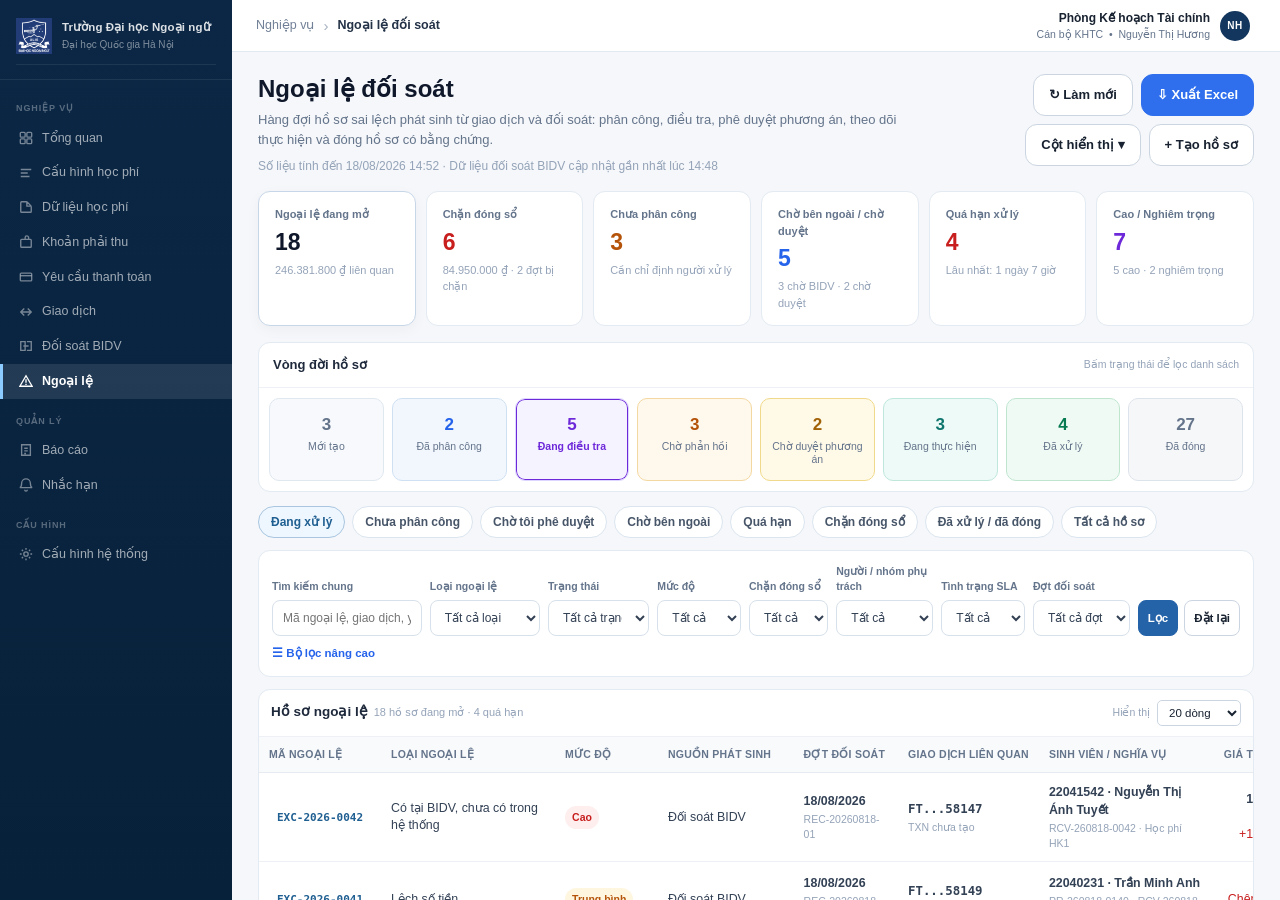
==== pages/exceptions.html @ 056984e5 "fix: màn cấu hình khung hp" ====
<!DOCTYPE html>
<html lang="vi">
<head>
<meta charset="UTF-8"/>
<meta name="viewport" content="width=device-width, initial-scale=1.0"/>
<title>Ngoại lệ đối soát — Hệ thống quản lý thu học phí ULIS</title>
<meta name="description" content="Hệ thống quản trị học phí nội bộ — Trường Đại học Ngoại ngữ, Đại học Quốc gia Hà Nội"/>
<link rel="stylesheet" href="../css/styles.css"/>
</head>

<body>
<div id="toast-container"></div>

<!-- ===================== SESSION EXPIRED MODAL ===================== -->
<div class="overlay" id="modal-session-expired">
  <div class="modal modal-sm">
    <div class="modal-hd">
      <h2>Phiên đăng nhập hết hạn</h2>
    </div>
    <div class="modal-body" style="text-align:center;padding:24px 18px;">
      <div class="confirm-icon" style="margin:0 auto 12px;background:var(--warn-bg);">
        <svg width="18" height="18" fill="none" viewBox="0 0 20 20" stroke="var(--warning)" stroke-width="1.8">
          <path d="M10 2L2 17h16L10 2zM10 8v4M10 14v1.5"/>
        </svg>
      </div>
      <div style="font-size:13px;font-weight:500;color:var(--text);margin-bottom:6px;">Phiên đăng nhập đã hết hạn</div>
      <div style="font-size:12px;color:var(--muted);margin-bottom:18px;">Vui lòng đăng nhập lại để tiếp tục sử dụng hệ thống.</div>
      <button class="btn btn-primary" onclick="location.href='../index.html'">Đăng nhập lại</button>
    </div>
  </div>
</div>

<!-- ===================== CONFIRM: ĐÓNG NGOẠI LỆ ===================== -->
<div class="overlay" id="modal-confirm-close-exc">
  <div class="modal modal-sm">
    <div class="modal-hd">
      <h2>Xác nhận đóng ngoại lệ</h2>
      <button class="btn-x" onclick="closeModal('modal-confirm-close-exc')">
        <svg viewBox="0 0 20 20">
          <path d="M5 5l10 10M15 5L5 15"/>
        </svg>
      </button>
    </div>

    <div class="modal-body">
      <div style="font-size:12.5px;color:var(--text);margin-bottom:8px;">
        Bạn có chắc chắn muốn <strong>đóng ngoại lệ</strong> này không?
      </div>
      <div class="sys-warn-bar" style="margin-bottom:0;">
        Sau khi đóng, ngoại lệ sẽ được khóa trạng thái và lưu lại toàn bộ lịch sử xử lý.
      </div>
    </div>

    <div class="modal-ft">
      <button class="btn btn-secondary" onclick="closeModal('modal-confirm-close-exc')">Hủy</button>
      <button class="btn btn-primary" onclick="closeModal('modal-confirm-close-exc');closeDrawer('drw-exc');showToast('Đã đóng ngoại lệ.','success')">
        Đóng ngoại lệ
      </button>
    </div>
  </div>
</div>

<div id="app">

  <!-- ===================== SIDEBAR ===================== -->
  <nav id="sidebar">
    <div class="sidebar-brand">
      <div style="display:flex;align-items:center;gap:10px;">
        <img src="../assets/ulis-logo.png" alt="ULIS" style="height:36px;object-fit:contain;flex-shrink:0;" onerror="this.style.display='none'"/>
        <div>
          <div class="brand-inst" style="font-size:11.5px;font-weight:600;">Trường Đại học Ngoại ngữ</div>
          <div class="brand-vnu">Đại học Quốc gia Hà Nội</div>
        </div>
      </div>
      <div class="brand-sep" style="margin:10px 0 0;"></div>
    </div>

    <div class="sidebar-nav">
      <div class="sidebar-group-label">Nghiệp vụ</div>

      <a class="nav-item" href="overview.html">
        <svg class="nav-icon" viewBox="0 0 16 16">
          <rect x="1.5" y="1.5" width="5.5" height="5.5" rx="1"/>
          <rect x="9" y="1.5" width="5.5" height="5.5" rx="1"/>
          <rect x="1.5" y="9" width="5.5" height="5.5" rx="1"/>
          <rect x="9" y="9" width="5.5" height="5.5" rx="1"/>
        </svg>
        Tổng quan
      </a>

      <a class="nav-item" href="tuition-config.html">
        <svg class="nav-icon" viewBox="0 0 16 16">
          <path d="M2 4h12M2 8h8M2 12h10"/>
        </svg>
        Cấu hình học phí
      </a>

      <a class="nav-item" href="student-tuition.html">
        <svg class="nav-icon" viewBox="0 0 16 16">
          <path d="M9 2H3a1 1 0 00-1 1v10a1 1 0 001 1h10a1 1 0 001-1V7M9 2l5 5M9 2v5h5"/>
        </svg>
        Dữ liệu học phí
      </a>

      <a class="nav-item" href="receivables.html">
        <svg class="nav-icon" viewBox="0 0 16 16">
          <path d="M13 5H3a1 1 0 00-1 1v7a1 1 0 001 1h10a1 1 0 001-1V6a1 1 0 00-1-1zM11 5V3a2 2 0 00-4 0v2"/>
        </svg>
        Khoản phải thu
      </a>

      <a class="nav-item" href="payment-requests.html">
        <svg class="nav-icon" viewBox="0 0 16 16">
          <rect x="1.5" y="3.5" width="13" height="9" rx="1"/>
          <path d="M1.5 6.5h13"/>
        </svg>
        Yêu cầu thanh toán
      </a>

      <a class="nav-item" href="transactions.html">
        <svg class="nav-icon" viewBox="0 0 16 16">
          <path d="M2 8h12M10 4l4 4-4 4M6 4L2 8l4 4"/>
        </svg>
        Giao dịch
      </a>

      <a class="nav-item" href="reconciliation.html">
        <svg class="nav-icon" viewBox="0 0 16 16">
          <path d="M2 3h5v10H2zM9 3h5v10H9M5 8h6"/>
        </svg>
        Đối soát BIDV
      </a>

      <a class="nav-item active" href="exceptions.html">
        <svg class="nav-icon" viewBox="0 0 16 16">
          <path d="M8 2L1 14h14L8 2zM8 6v4M8 11v1.5"/>
        </svg>
        Ngoại lệ
      </a>

      <div class="sidebar-group-label">Quản lý</div>

      <a class="nav-item" href="reports.html">
        <svg class="nav-icon" viewBox="0 0 16 16">
          <path d="M3 2h10v12H3zM6 6h4M6 9h4M6 12h2"/>
        </svg>
        Báo cáo
      </a>

      <a class="nav-item" href="reminders.html">
        <svg class="nav-icon" viewBox="0 0 16 16">
          <path d="M8 1a5 5 0 015 5c0 4 2 5 2 5H1s2-1 2-5a5 5 0 015-5zM6.5 13.5a1.5 1.5 0 003 0"/>
        </svg>
        Nhắc hạn
      </a>

      <div class="sidebar-group-label">Cấu hình</div>

      <a class="nav-item" href="system-config.html">
        <svg class="nav-icon" viewBox="0 0 16 16">
          <circle cx="8" cy="8" r="2.5"/>
          <path d="M8 1v2M8 13v2M1 8h2M13 8h2M3.2 3.2l1.4 1.4M11.4 11.4l1.4 1.4M3.2 12.8l1.4-1.4M11.4 4.6l1.4-1.4"/>
        </svg>
        Cấu hình hệ thống
      </a>
    </div>
  </nav>

  <!-- ===================== MAIN ===================== -->
  <div id="main">

    <!-- ===================== TOPBAR ===================== -->
    <header id="topbar">
      <div class="topbar-crumb" style="display:flex;flex-direction:column;gap:1px;">
        <div style="font-size:10px;font-weight:500;color:var(--muted-lt);letter-spacing:.2px;">Hệ thống quản lý thu học phí</div>
        <div style="display:flex;align-items:center;gap:5px;">
          <span class="crumb-root">Nghiệp vụ</span>
          <span class="crumb-sep"> / </span>
          <span class="crumb-page">Ngoại lệ đối soát</span>
        </div>
      </div>

      <div class="topbar-user topbar-user-wrap">
        <div class="user-menu-trigger" id="userMenuTrigger" onclick="toggleUserMenu()">
          <div class="topbar-user-info">
            <div class="topbar-user-dept">Phòng Kế hoạch Tài chính</div>
            <div class="topbar-user-role">Cán bộ KHTC &nbsp;&bull;&nbsp; Nguyễn Thị Hương</div>
          </div>
          <div class="topbar-avatar">NH</div>
        </div>

        <div class="user-dropdown" id="userDropdown">
          <div class="user-dropdown-header">
            <div class="udh-name">Nguyễn Thị Hương</div>
            <div class="udh-role">Phòng KHTC — Cán bộ quản trị</div>
          </div>

          <div class="user-menu-item" onclick="closeUserMenu();showToast('Vui lòng liên hệ quản trị viên để được hỗ trợ.','info')">
            <svg width="13" height="13" fill="none" viewBox="0 0 16 16" stroke="currentColor" stroke-width="1.5">
              <circle cx="8" cy="5" r="3"/>
              <path d="M2 14c0-3.3 2.7-6 6-6s6 2.7 6 6"/>
            </svg>
            Thông tin tài khoản
          </div>

          <div class="user-menu-item" onclick="closeUserMenu();showToast('Vui lòng liên hệ quản trị viên để được hỗ trợ.','info')">
            <svg width="13" height="13" fill="none" viewBox="0 0 16 16" stroke="currentColor" stroke-width="1.5">
              <rect x="2" y="7" width="12" height="8" rx="1"/>
              <path d="M5 7V5a3 3 0 016 0v2"/>
            </svg>
            Đổi mật khẩu
          </div>

          <hr class="user-menu-sep"/>

          <div class="user-menu-item danger" onclick="location.href='../index.html'">
            <svg width="13" height="13" fill="none" viewBox="0 0 16 16" stroke="currentColor" stroke-width="1.5">
              <path d="M10 11l4-3-4-3M5 8h9M6 3H3a1 1 0 00-1 1v8a1 1 0 001 1h3"/>
            </svg>
            Đăng xuất
          </div>
        </div>
      </div>
    </header>

    <!-- ===================== CONTENT ===================== -->
    <div id="content">
      <div class="page-body">

<style>
/* ===== Exceptions page specific ===== */
.exc-page{max-width:1600px;margin:0 auto}.exc-header{display:flex;justify-content:space-between;align-items:flex-start;gap:20px;margin-bottom:16px}.exc-header h1{margin:0 0 6px;font-size:24px;line-height:1.25;color:#0f172a}.exc-header-sub{font-size:13px;line-height:1.55;color:#64748b;max-width:900px}.exc-asof{margin-top:7px;font-size:12px;color:#94a3b8}.exc-actions{display:flex;gap:8px;flex-wrap:wrap;justify-content:flex-end}.exc-actions .btn{height:42px;border-radius:12px;padding:0 15px;font-size:13px;font-weight:700}.exc-actions .btn-primary{background:#2f6fed;border-color:#2f6fed}.exc-actions .btn-primary:hover{background:#275ed0}.exc-kpis{display:grid;grid-template-columns:repeat(6,minmax(0,1fr));gap:10px;margin-bottom:16px}.exc-kpi{background:#fff;border:1px solid #e3eaf2;border-radius:12px;padding:14px 16px;min-height:96px;cursor:pointer;transition:.15s}.exc-kpi:hover,.exc-kpi.active{border-color:#c7d7e8;box-shadow:0 4px 14px rgba(15,23,42,.04)}.exc-kpi-label{font-size:11px;font-weight:800;color:#64748b;margin-bottom:8px}.exc-kpi-value{font-size:23px;font-weight:850;color:#0f172a;line-height:1}.exc-kpi-sub{font-size:11px;color:#94a3b8;margin-top:8px}.exc-kpi-value.warn{color:#b45309}.exc-kpi-value.danger{color:#c81e1e}.exc-kpi-value.info{color:#2563eb}.exc-kpi-value.purple{color:#6d28d9}.exc-lifecycle-card{background:#fff;border:1px solid #e3eaf2;border-radius:12px;margin-bottom:14px;overflow:hidden}.exc-lifecycle-head{padding:12px 14px;border-bottom:1px solid #edf1f5;display:flex;align-items:center;justify-content:space-between}.exc-lifecycle-title{font-size:13px;font-weight:800;color:#1e293b}.exc-life{display:grid;grid-template-columns:repeat(8,minmax(0,1fr));gap:8px;padding:10px}.exc-life-item{padding:13px 10px;text-align:center;border:1px solid #e6edf4;border-radius:10px;cursor:pointer;background:#fff;transition:.15s ease}.exc-life-item:hover{transform:translateY(-1px);box-shadow:0 3px 10px rgba(15,23,42,.035)}.exc-life-item.active{box-shadow:inset 0 0 0 1px currentColor}.exc-life-item.life-open{background:#f7f9fc;border-color:#dfe7ef;color:#64748b}.exc-life-item.life-assigned{background:#f2f7fd;border-color:#cfe0f2;color:#2563eb}.exc-life-item.life-progress{background:#f5f3ff;border-color:#ddd6fe;color:#6d28d9}.exc-life-item.life-waiting{background:#fff8ec;border-color:#f4d8a1;color:#b45309}.exc-life-item.life-approval{background:#fff9e8;border-color:#f0d98a;color:#a16207}.exc-life-item.life-resolving{background:#eefaf7;border-color:#bfe7dc;color:#0f766e}.exc-life-item.life-resolved{background:#effaf4;border-color:#bfe5cf;color:#087a52}.exc-life-item.life-closed{background:#f6f7f9;border-color:#dde3ea;color:#64748b}.exc-life-n{font-size:17px;font-weight:850;color:currentColor}.exc-life-label{font-size:10.5px;color:#64748b;margin-top:3px;line-height:1.25}.exc-life-item.active .exc-life-label{color:currentColor;font-weight:750}.exc-quick{display:flex;gap:7px;align-items:center;flex-wrap:wrap;margin:0 0 12px}.exc-chip{height:32px;padding:0 12px;border-radius:16px;border:1px solid #dbe5ef;background:#fff;color:#475569;font-size:12px;font-weight:650;cursor:pointer}.exc-chip:hover,.exc-chip.active{border-color:#a9c5df;background:#eef7ff;color:#1f5f91}.exc-filter-card{background:#fff;border:1px solid #e3eaf2;border-radius:12px;padding:13px;margin-bottom:12px}.exc-filter-grid{display:grid;grid-template-columns:1.7fr 1.25fr 1.15fr .95fr .9fr 1.1fr .95fr 1.1fr auto;gap:8px;align-items:end}.exc-field label{display:block;font-size:10.5px;font-weight:750;color:#64748b;margin-bottom:5px}.exc-field input,.exc-field select{width:100%;height:36px;border:1px solid #d7e1eb;border-radius:8px;background:#fff;color:#334155;font-size:12px;padding:0 10px;box-sizing:border-box}.exc-filter-actions{display:flex;gap:6px}.exc-filter-actions .btn{height:36px}.exc-advanced-toggle{display:inline-flex;margin-top:9px;font-size:11.5px;color:#2563eb;cursor:pointer;font-weight:650}.exc-advanced{display:none;margin-top:12px;padding-top:12px;border-top:1px solid #edf1f5}.exc-advanced.open{display:block}.exc-advanced-grid{display:grid;grid-template-columns:repeat(5,minmax(0,1fr));gap:9px}.exc-filter-tags{display:flex;gap:6px;flex-wrap:wrap;margin-top:10px}.exc-filter-tag{font-size:10.5px;background:#f1f5f9;color:#475569;border:1px solid #e2e8f0;border-radius:12px;padding:4px 8px}.exc-filter-clear{font-size:10.5px;color:#c2410c;background:none;border:none;cursor:pointer}.exc-table-wrap{background:#fff;border:1px solid #e3eaf2;border-radius:12px;overflow:hidden}.exc-table-toolbar{display:flex;align-items:center;justify-content:space-between;gap:12px;padding:10px 12px;border-bottom:1px solid #edf1f5}.exc-table-title{font-size:13.5px;font-weight:850;color:#1e293b}.exc-table-count{font-size:11px;color:#94a3b8;margin-left:6px}.exc-toolbar-right{display:flex;align-items:center;gap:7px}.exc-table-scroll{overflow:auto;max-height:620px}.exc-table{border-collapse:separate;border-spacing:0;min-width:2250px;width:100%;font-size:12px}.exc-table thead th{position:sticky;top:0;z-index:3;background:#f8fafc;color:#64748b;font-size:10.5px;text-transform:uppercase;letter-spacing:.25px;font-weight:800;padding:10px 10px;border-bottom:1px solid #e5ebf1;text-align:left;white-space:nowrap}.exc-table tbody td{padding:11px 10px;border-bottom:1px solid #edf1f5;vertical-align:middle;color:#334155;line-height:1.4}.exc-table tbody tr:hover{background:#fbfdff}.exc-table .money{text-align:right;font-variant-numeric:tabular-nums;font-weight:700}.exc-code{font-family:ui-monospace,SFMono-Regular,Menlo,monospace;color:#1f5f91;font-weight:700;white-space:nowrap}.exc-person .main{font-weight:700;color:#334155}.exc-person .sub{font-size:10.5px;color:#94a3b8;margin-top:2px}.exc-badge{display:inline-flex;align-items:center;gap:4px;border-radius:13px;padding:4px 7px;font-size:10.5px;font-weight:750;white-space:nowrap}.exc-badge.neutral{background:#eef2f6;color:#64748b}.exc-badge.blue{background:#eaf3ff;color:#2563eb}.exc-badge.green{background:#e8f8ef;color:#087a52}.exc-badge.amber{background:#fff6df;color:#b45309}.exc-badge.red{background:#feeeee;color:#c81e1e}.exc-badge.purple{background:#f2edff;color:#6d28d9}.exc-block-yes{color:#c81e1e;font-weight:750}.exc-next{max-width:180px;font-size:11.5px;color:#475569}.exc-sla{font-weight:750}.exc-sla.over{color:#c81e1e}.exc-sla.soon{color:#b45309}.exc-sla.ok{color:#087a52}.exc-pager{display:flex;align-items:center;justify-content:space-between;padding:10px 12px;color:#64748b;font-size:11px}.exc-pager-controls{display:flex;gap:4px}.exc-pg{height:28px;min-width:28px;border:1px solid #dbe4ed;background:#fff;border-radius:7px;font-size:11px;color:#475569}.exc-pg.active{background:#2f6fed;color:#fff;border-color:#2f6fed}.exc-detail{display:none}.exc-detail.active{display:block}.exc-list.hidden{display:none}.exc-detail-header{background:#fff;border:1px solid #e3eaf2;border-radius:12px;padding:16px;margin-bottom:12px}.exc-detail-top{display:flex;align-items:flex-start;justify-content:space-between;gap:18px}.exc-back{border:none;background:none;color:#2563eb;font-size:12px;font-weight:700;padding:0;margin-bottom:8px;cursor:pointer}.exc-detail-title{display:flex;gap:10px;align-items:center;flex-wrap:wrap}.exc-detail-title h1{font-size:21px;margin:0}.exc-detail-summary{display:grid;grid-template-columns:repeat(6,minmax(0,1fr));gap:10px;margin-top:14px}.exc-summary-item{background:#f8fafc;border:1px solid #edf1f5;border-radius:9px;padding:9px 10px}.exc-summary-label{font-size:10px;color:#94a3b8;font-weight:700}.exc-summary-value{font-size:12px;color:#334155;font-weight:750;margin-top:4px}.exc-tabs{display:flex;gap:0;border-bottom:1px solid #dfe7ef;margin:0 0 14px;overflow:auto}.exc-tab{padding:11px 14px;border:none;background:transparent;color:#64748b;font-size:12px;font-weight:700;cursor:pointer;white-space:nowrap;border-bottom:2px solid transparent}.exc-tab.active{color:#1f5f91;border-bottom-color:#2f6fed}.exc-tab-pane{display:none}.exc-tab-pane.active{display:block}.exc-card{background:#fff;border:1px solid #e3eaf2;border-radius:12px;margin-bottom:12px;overflow:hidden}.exc-card-hd{padding:12px 14px;border-bottom:1px solid #edf1f5;font-size:13px;font-weight:800;color:#1e293b;display:flex;align-items:center;justify-content:space-between}.exc-card-body{padding:14px}.exc-two-col{display:grid;grid-template-columns:1fr 1fr;gap:12px}.exc-three-col{display:grid;grid-template-columns:repeat(3,1fr);gap:12px}.exc-info-grid{display:grid;grid-template-columns:repeat(2,minmax(0,1fr));gap:0 18px}.exc-info-row{display:grid;grid-template-columns:160px 1fr;gap:10px;padding:8px 0;border-bottom:1px dashed #edf1f5;font-size:12px}.exc-info-row .k{color:#64748b}.exc-info-row .v{color:#334155;font-weight:600}.exc-compare{display:grid;grid-template-columns:1fr 1fr;gap:12px}.exc-side{border:1px solid #e3eaf2;border-radius:10px;overflow:hidden}.exc-side-title{padding:10px 12px;background:#f8fafc;border-bottom:1px solid #e3eaf2;font-weight:800;font-size:12px}.exc-side-row{display:grid;grid-template-columns:140px 1fr;gap:10px;padding:8px 12px;border-bottom:1px solid #edf1f5;font-size:11.5px}.exc-side-row:last-child{border-bottom:none}.exc-side-row span:first-child{color:#64748b}.exc-alert{border:1px solid #f5d89c;background:#fffaf0;border-radius:9px;padding:10px 12px;font-size:11.5px;line-height:1.55;color:#7c5a18}.exc-evidence-list{display:grid;gap:8px}.exc-evidence{border:1px solid #e3eaf2;border-radius:9px;padding:10px 12px;display:flex;justify-content:space-between;gap:12px;align-items:center}.exc-evidence-name{font-size:11.5px;font-weight:700;color:#334155}.exc-evidence-meta{font-size:10.5px;color:#94a3b8;margin-top:3px}.exc-mini-table{width:100%;border-collapse:collapse;font-size:11.5px}.exc-mini-table th,.exc-mini-table td{padding:9px 8px;border-bottom:1px solid #edf1f5;text-align:left;vertical-align:top}.exc-mini-table th{background:#f8fafc;color:#64748b;font-size:10.5px}.exc-timeline{position:relative;padding-left:22px}.exc-tl-item{position:relative;padding:0 0 16px 12px}.exc-tl-item:before{content:"";position:absolute;left:-16px;top:4px;width:8px;height:8px;border-radius:50%;background:#2f6fed}.exc-tl-item:after{content:"";position:absolute;left:-12.5px;top:14px;width:1px;height:calc(100% - 5px);background:#dbe4ed}.exc-tl-item:last-child:after{display:none}.exc-tl-title{font-size:11.5px;font-weight:750;color:#334155}.exc-tl-meta{font-size:10.5px;color:#94a3b8;margin-top:2px}.exc-drawer-note{font-size:11px;color:#64748b}.exc-close-check{display:grid;grid-template-columns:repeat(2,minmax(0,1fr));gap:8px}.exc-check{border:1px solid #e3eaf2;border-radius:8px;padding:9px 10px;font-size:11.5px;display:flex;justify-content:space-between;gap:8px}.exc-check.ok span:last-child{color:#087a52;font-weight:750}.exc-check.no span:last-child{color:#c81e1e;font-weight:750}.exc-modal-grid{display:grid;grid-template-columns:1fr 1fr;gap:10px}.exc-modal-grid .form-field{margin:0}.exc-modal-grid .full{grid-column:1/-1}
@media(max-width:1200px){.exc-kpis{grid-template-columns:repeat(3,1fr)}.exc-life{grid-template-columns:repeat(4,1fr)}.exc-filter-grid{grid-template-columns:repeat(4,1fr)}.exc-advanced-grid{grid-template-columns:repeat(3,1fr)}.exc-detail-summary{grid-template-columns:repeat(3,1fr)}}
</style>

<!-- ===== LIST VIEW ===== -->
<div class="exc-page exc-list" id="exceptionListView">
  <div class="exc-header">
    <div>
      <h1>Ngoại lệ đối soát</h1>
      <div class="exc-header-sub">Hàng đợi hồ sơ sai lệch phát sinh từ giao dịch và đối soát: phân công, điều tra, phê duyệt phương án, theo dõi thực hiện và đóng hồ sơ có bằng chứng.</div>
      <div class="exc-asof">Số liệu tính đến 18/08/2026 14:52 · Dữ liệu đối soát BIDV cập nhật gần nhất lúc 14:48</div>
    </div>
    <div class="exc-actions">
      <button class="btn btn-secondary" onclick="excToast('Đã làm mới danh sách hồ sơ.','success')">↻ Làm mới</button>
      <button class="btn btn-primary" onclick="excToast('Đã tạo yêu cầu xuất Excel theo bộ lọc hiện tại.','success')">⇩ Xuất Excel</button>
      <button class="btn btn-secondary" onclick="toggleExcColumns()">Cột hiển thị ▾</button>
      <button class="btn btn-secondary" onclick="openModal('modal-create-case')">+ Tạo hồ sơ</button>
    </div>
  </div>

  <div class="exc-kpis">
    <div class="exc-kpi active" onclick="applyExcPreset('open',this)"><div class="exc-kpi-label">Ngoại lệ đang mở</div><div class="exc-kpi-value">18</div><div class="exc-kpi-sub">246.381.800 ₫ liên quan</div></div>
    <div class="exc-kpi" onclick="applyExcPreset('block',this)"><div class="exc-kpi-label">Chặn đóng sổ</div><div class="exc-kpi-value danger">6</div><div class="exc-kpi-sub">84.950.000 ₫ · 2 đợt bị chặn</div></div>
    <div class="exc-kpi" onclick="applyExcPreset('unassigned',this)"><div class="exc-kpi-label">Chưa phân công</div><div class="exc-kpi-value warn">3</div><div class="exc-kpi-sub">Cần chỉ định người xử lý</div></div>
    <div class="exc-kpi" onclick="applyExcPreset('waiting',this)"><div class="exc-kpi-label">Chờ bên ngoài / chờ duyệt</div><div class="exc-kpi-value info">5</div><div class="exc-kpi-sub">3 chờ BIDV · 2 chờ duyệt</div></div>
    <div class="exc-kpi" onclick="applyExcPreset('overdue',this)"><div class="exc-kpi-label">Quá hạn xử lý</div><div class="exc-kpi-value danger">4</div><div class="exc-kpi-sub">Lâu nhất: 1 ngày 7 giờ</div></div>
    <div class="exc-kpi" onclick="applyExcPreset('critical',this)"><div class="exc-kpi-label">Cao / Nghiêm trọng</div><div class="exc-kpi-value purple">7</div><div class="exc-kpi-sub">5 cao · 2 nghiêm trọng</div></div>
  </div>

  <div class="exc-lifecycle-card">
    <div class="exc-lifecycle-head"><div class="exc-lifecycle-title">Vòng đời hồ sơ</div><div style="font-size:10.5px;color:#94a3b8">Bấm trạng thái để lọc danh sách</div></div>
    <div class="exc-life">
      <div class="exc-life-item life-open" onclick="selectLife(this,'OPEN')"><div class="exc-life-n">3</div><div class="exc-life-label">Mới tạo</div></div>
      <div class="exc-life-item life-assigned" onclick="selectLife(this,'ASSIGNED')"><div class="exc-life-n">2</div><div class="exc-life-label">Đã phân công</div></div>
      <div class="exc-life-item life-progress active" onclick="selectLife(this,'IN_PROGRESS')"><div class="exc-life-n">5</div><div class="exc-life-label">Đang điều tra</div></div>
      <div class="exc-life-item life-waiting" onclick="selectLife(this,'WAITING_EXTERNAL')"><div class="exc-life-n">3</div><div class="exc-life-label">Chờ phản hồi</div></div>
      <div class="exc-life-item life-approval" onclick="selectLife(this,'RESOLUTION_PENDING_APPROVAL')"><div class="exc-life-n">2</div><div class="exc-life-label">Chờ duyệt phương án</div></div>
      <div class="exc-life-item life-resolving" onclick="selectLife(this,'RESOLVING')"><div class="exc-life-n">3</div><div class="exc-life-label">Đang thực hiện</div></div>
      <div class="exc-life-item life-resolved" onclick="selectLife(this,'RESOLVED')"><div class="exc-life-n">4</div><div class="exc-life-label">Đã xử lý</div></div>
      <div class="exc-life-item life-closed" onclick="selectLife(this,'CLOSED')"><div class="exc-life-n">27</div><div class="exc-life-label">Đã đóng</div></div>
    </div>
  </div>

  <div class="exc-quick">
    <button class="exc-chip active" onclick="selectQuickExc(this,'active')">Đang xử lý</button>
    <button class="exc-chip" onclick="selectQuickExc(this,'unassigned')">Chưa phân công</button>
    <button class="exc-chip" onclick="selectQuickExc(this,'approval')">Chờ tôi phê duyệt</button>
    <button class="exc-chip" onclick="selectQuickExc(this,'external')">Chờ bên ngoài</button>
    <button class="exc-chip" onclick="selectQuickExc(this,'overdue')">Quá hạn</button>
    <button class="exc-chip" onclick="selectQuickExc(this,'block')">Chặn đóng sổ</button>
    <button class="exc-chip" onclick="selectQuickExc(this,'done')">Đã xử lý / đã đóng</button>
    <button class="exc-chip" onclick="selectQuickExc(this,'all')">Tất cả hồ sơ</button>
  </div>

  <div class="exc-filter-card">
    <div class="exc-filter-grid">
      <div class="exc-field"><label>Tìm kiếm chung</label><input placeholder="Mã ngoại lệ, giao dịch, yêu cầu, mã SV..."/></div>
      <div class="exc-field"><label>Loại ngoại lệ</label><select><option>Tất cả loại</option><option>Có tại BIDV, chưa có trong hệ thống</option><option>Lệch số tiền</option><option>Ghi nhận thanh toán chưa hoàn tất</option><option>Chưa xác định liên kết</option><option>Thanh toán sau khi yêu cầu hết hạn</option><option>Nộp thừa</option></select></div>
      <div class="exc-field"><label>Trạng thái</label><select><option>Tất cả trạng thái</option><option>Mới tạo</option><option>Đã phân công</option><option>Đang điều tra</option><option>Chờ phản hồi bên ngoài</option><option>Chờ duyệt phương án</option><option>Đang thực hiện phương án</option><option>Đã xử lý</option><option>Đã đóng</option><option>Đã mở lại</option></select></div>
      <div class="exc-field"><label>Mức độ</label><select><option>Tất cả</option><option>Thấp</option><option>Trung bình</option><option>Cao</option><option>Nghiêm trọng</option></select></div>
      <div class="exc-field"><label>Chặn đóng sổ</label><select><option>Tất cả</option><option>Có</option><option>Không</option></select></div>
      <div class="exc-field"><label>Người / nhóm phụ trách</label><select><option>Tất cả</option><option>Chưa phân công</option><option>Nguyễn Văn Khoa</option><option>Trần Thị Hoa</option><option>Nguyễn Thị Hương</option><option>Nhóm Đối soát KHTC</option></select></div>
      <div class="exc-field"><label>Tình trạng SLA</label><select><option>Tất cả</option><option>Còn hạn</option><option>Sắp đến hạn</option><option>Quá hạn</option><option>Chưa cấu hình</option></select></div>
      <div class="exc-field"><label>Đợt đối soát</label><select><option>Tất cả đợt</option><option>18/08/2026 · BIDV</option><option>17/08/2026 · BIDV</option><option>16/08/2026 · BIDV</option></select></div>
      <div class="exc-filter-actions"><button class="btn btn-primary btn-sm">Lọc</button><button class="btn btn-secondary btn-sm" onclick="resetExcFilters()">Đặt lại</button></div>
    </div>
    <div class="exc-advanced-toggle" onclick="toggleExcAdvanced()">☰ Bộ lọc nâng cao</div>
    <div class="exc-advanced" id="excAdvanced">
      <div class="exc-advanced-grid">
        <div class="exc-field"><label>Khoản mục</label><select><option>Tất cả</option><option>Học phí</option><option>Bảo hiểm y tế</option><option>Khoản thu khác</option></select></div>
        <div class="exc-field"><label>Sinh viên</label><input placeholder="Mã SV hoặc họ tên"/></div>
        <div class="exc-field"><label>Mã giao dịch BIDV</label><input placeholder="FT..."/></div>
        <div class="exc-field"><label>Mã giao dịch hệ thống</label><input placeholder="TXN-..."/></div>
        <div class="exc-field"><label>Mã yêu cầu thanh toán</label><input placeholder="PR-..."/></div>
        <div class="exc-field"><label>Mã khoản phải thu</label><input placeholder="RCV-..."/></div>
        <div class="exc-field"><label>Kết quả đối soát</label><select><option>Tất cả</option><option>Khớp chính xác</option><option>Có tại BIDV, chưa có trên hệ thống</option><option>Lệch số tiền</option><option>Chưa xác định liên kết</option><option>Ghi sổ chưa hoàn tất</option></select></div>
        <div class="exc-field"><label>Giá trị tài chính từ</label><input placeholder="0 ₫"/></div>
        <div class="exc-field"><label>Tình trạng bằng chứng</label><select><option>Tất cả</option><option>Đủ</option><option>Thiếu</option><option>Đang xác minh</option><option>Mâu thuẫn</option></select></div>
        <div class="exc-field"><label>Hồ sơ đã mở lại</label><select><option>Tất cả</option><option>Có</option><option>Không</option></select></div>
      </div>
      <div class="exc-filter-tags"><span class="exc-filter-tag">Đang mở</span><span class="exc-filter-tag">Nguồn: BIDV</span><span class="exc-filter-tag">Ngày mở: 11/08–18/08/2026</span><button class="exc-filter-clear">Xóa tất cả điều kiện</button></div>
    </div>
  </div>

  <div class="exc-table-wrap">
    <div class="exc-table-toolbar">
      <div><span class="exc-table-title">Hồ sơ ngoại lệ</span><span class="exc-table-count">18 hồ sơ đang mở · 4 quá hạn</span></div>
      <div class="exc-toolbar-right"><span style="font-size:10.5px;color:#94a3b8">Hiển thị</span><select class="page-size-select"><option>20 dòng</option><option>50 dòng</option><option>100 dòng</option></select></div>
    </div>
    <div class="exc-table-scroll">
      <table class="exc-table">
        <thead><tr><th>Mã ngoại lệ</th><th>Loại ngoại lệ</th><th>Mức độ</th><th>Nguồn phát sinh</th><th>Đợt đối soát</th><th>Giao dịch liên quan</th><th>Sinh viên / nghĩa vụ</th><th>Giá trị</th><th>Trạng thái</th><th>Người phụ trách</th><th>SLA / hạn xử lý</th><th>Chặn đóng sổ</th><th>Tiến trình hiện tại</th><th>Bằng chứng / duyệt</th><th>Cập nhật cuối</th><th>Thao tác</th></tr></thead>
        <tbody>
          <tr><td><button class="btn btn-ghost btn-xs exc-code" onclick="openExceptionDetail('EXC-2026-0042')">EXC-2026-0042</button></td><td>Có tại BIDV, chưa có trong hệ thống</td><td><span class="exc-badge red">Cao</span></td><td>Đối soát BIDV</td><td><div class="exc-person"><div class="main">18/08/2026</div><div class="sub">REC-20260818-01</div></div></td><td><div class="exc-person"><div class="main exc-code">FT...58147</div><div class="sub">TXN chưa tạo</div></div></td><td><div class="exc-person"><div class="main">22041542 · Nguyễn Thị Ánh Tuyết</div><div class="sub">RCV-260818-0042 · Học phí HK1</div></div></td><td><div class="money">17.500.000 ₫</div><div class="sub" style="text-align:right;color:#c81e1e">Chênh +17.500.000 ₫</div></td><td><span class="exc-badge amber">Đang điều tra</span></td><td>Nguyễn Văn Khoa</td><td><div class="exc-sla over">Quá hạn 3 giờ</div><div class="sub">Hạn 18/08 11:30</div></td><td><span class="exc-block-yes">Có</span><div class="sub">Chưa xác định giao dịch hệ thống</div></td><td class="exc-next">Chờ kết quả tra soát BIDV</td><td><span class="exc-badge amber">2 bằng chứng · đang xác minh</span></td><td><div>18/08 14:21</div><div class="sub">Nguyễn Văn Khoa</div></td><td><button class="btn btn-ghost btn-xs" onclick="openExceptionDetail('EXC-2026-0042')">Mở hồ sơ</button></td></tr>
          <tr><td><button class="btn btn-ghost btn-xs exc-code" onclick="openExceptionDetail('EXC-2026-0041')">EXC-2026-0041</button></td><td>Lệch số tiền</td><td><span class="exc-badge amber">Trung bình</span></td><td>Đối soát BIDV</td><td><div class="exc-person"><div class="main">18/08/2026</div><div class="sub">REC-20260818-01</div></div></td><td><div class="exc-person"><div class="main exc-code">FT...58149</div><div class="sub exc-code">TXN-260818-0032</div></div></td><td><div class="exc-person"><div class="main">22040231 · Trần Minh Anh</div><div class="sub">PR-260818-0140 · RCV-260818-0140</div></div></td><td><div class="money">8.700.000 ₫</div><div class="sub" style="text-align:right;color:#c81e1e">Chênh +250.000 ₫</div></td><td><span class="exc-badge purple">Chờ duyệt phương án</span></td><td>Trần Thị Hoa</td><td><div class="exc-sla soon">Còn 4 giờ</div><div class="sub">Hạn 18/08 19:00</div></td><td>Không</td><td class="exc-next">Chờ phê duyệt phương án xử lý phần nộp thừa</td><td><span class="exc-badge blue">Đủ bằng chứng · chờ duyệt</span></td><td><div>18/08 13:42</div><div class="sub">Trần Thị Hoa</div></td><td><button class="btn btn-ghost btn-xs" onclick="openExceptionDetail('EXC-2026-0041')">Phê duyệt</button></td></tr>
          <tr><td><button class="btn btn-ghost btn-xs exc-code" onclick="openExceptionDetail('EXC-2026-0040')">EXC-2026-0040</button></td><td>Ghi nhận thanh toán chưa hoàn tất</td><td><span class="exc-badge red">Nghiêm trọng</span></td><td>Tiến trình ghi sổ</td><td><div class="exc-person"><div class="main">17/08/2026</div><div class="sub">REC-20260817-01</div></div></td><td><div class="exc-person"><div class="main exc-code">FT...39410</div><div class="sub exc-code">TXN-260817-0029</div></div></td><td><div class="exc-person"><div class="main">24040961 · Hoàng Minh Tuấn</div><div class="sub">PR-260817-0136 · RCV-260817-0136</div></div></td><td><div class="money">8.450.000 ₫</div><div class="sub" style="text-align:right;color:#64748b">Chênh 0 ₫</div></td><td><span class="exc-badge blue">Đang thực hiện phương án</span></td><td>Nhóm Đối soát KHTC</td><td><div class="exc-sla over">Quá hạn 1 ngày 7 giờ</div></td><td><span class="exc-block-yes">Có</span><div class="sub">Ghi sổ chưa hoàn tất</div></td><td class="exc-next">Kiểm tra kết quả ghi nhận trước khi tiếp tục</td><td><span class="exc-badge red">Thiếu bằng chứng hoàn tất</span></td><td><div>18/08 12:06</div><div class="sub">Hệ thống</div></td><td><button class="btn btn-ghost btn-xs" onclick="openExceptionDetail('EXC-2026-0040')">Xem tiến trình</button></td></tr>
          <tr><td><button class="btn btn-ghost btn-xs exc-code" onclick="openExceptionDetail('EXC-2026-0039')">EXC-2026-0039</button></td><td>Nộp thừa</td><td><span class="exc-badge amber">Trung bình</span></td><td>Giao dịch</td><td><div class="exc-person"><div class="main">17/08/2026</div><div class="sub">REC-20260817-01</div></div></td><td><div class="exc-person"><div class="main exc-code">FT...58152</div><div class="sub exc-code">TXN-260817-0027</div></div></td><td><div class="exc-person"><div class="main">22040231 · Trần Minh Anh</div><div class="sub">RCV-260817-0134 · Học phí HK1</div></div></td><td><div class="money">250.000 ₫</div><div class="sub" style="text-align:right;color:#c81e1e">Nộp thừa 250.000 ₫</div></td><td><span class="exc-badge blue">Đã phân công</span></td><td>Nguyễn Văn Khoa</td><td><div class="exc-sla ok">Còn 2 ngày</div></td><td>Không</td><td class="exc-next">Bắt đầu điều tra và xác định phương án hoàn/bù trừ</td><td><span class="exc-badge neutral">1 bằng chứng</span></td><td><div>18/08 10:48</div><div class="sub">Nguyễn Văn Khoa</div></td><td><button class="btn btn-ghost btn-xs" onclick="openExceptionDetail('EXC-2026-0039')">Bắt đầu điều tra</button></td></tr>
          <tr><td><button class="btn btn-ghost btn-xs exc-code" onclick="openExceptionDetail('EXC-2026-0038')">EXC-2026-0038</button></td><td>Thanh toán sau khi yêu cầu hết hạn</td><td><span class="exc-badge red">Cao</span></td><td>Giao dịch</td><td><div class="exc-person"><div class="main">16/08/2026</div><div class="sub">REC-20260816-01</div></div></td><td><div class="exc-person"><div class="main exc-code">FT...18210</div><div class="sub exc-code">TXN-260816-0045</div></div></td><td><div class="exc-person"><div class="main">22041542 · Nguyễn Thị Ánh Tuyết</div><div class="sub">PR-260816-0152 · BHYT 12 tháng</div></div></td><td><div class="money">631.800 ₫</div></td><td><span class="exc-badge neutral">Chờ phản hồi bên ngoài</span></td><td>Trần Thị Hoa</td><td><div class="exc-sla soon">Tạm dừng SLA</div><div class="sub">Chờ BIDV</div></td><td>Không</td><td class="exc-next">Chờ xác nhận thời điểm ghi Có từ BIDV</td><td><span class="exc-badge amber">Chờ phản hồi</span></td><td><div>18/08 09:12</div><div class="sub">Trần Thị Hoa</div></td><td><button class="btn btn-ghost btn-xs" onclick="openExceptionDetail('EXC-2026-0038')">Ghi nhận phản hồi</button></td></tr>
          <tr><td><button class="btn btn-ghost btn-xs exc-code" onclick="openExceptionDetail('EXC-2026-0037')">EXC-2026-0037</button></td><td>Chưa xác định liên kết</td><td><span class="exc-badge red">Cao</span></td><td>Đối soát BIDV</td><td><div class="exc-person"><div class="main">16/08/2026</div><div class="sub">REC-20260816-01</div></div></td><td><div class="exc-person"><div class="main exc-code">BIDV-...XZ81</div><div class="sub">Chưa có giao dịch nội bộ</div></div></td><td><div class="exc-person"><div class="main">Chưa xác định sinh viên</div><div class="sub">Chưa xác định nghĩa vụ</div></div></td><td><div class="money">1.500.000 ₫</div><div class="sub" style="text-align:right;color:#c81e1e">Chênh +1.500.000 ₫</div></td><td><span class="exc-badge blue">Mới tạo</span></td><td><span class="exc-badge amber">Chưa phân công</span></td><td><div class="exc-sla ok">Còn 3 ngày</div></td><td><span class="exc-block-yes">Có</span><div class="sub">Chưa chứng minh danh tính</div></td><td class="exc-next">Phân công cán bộ và tra cứu đối tượng thanh toán</td><td><span class="exc-badge red">Thiếu bằng chứng</span></td><td><div>18/08 08:55</div><div class="sub">Hệ thống</div></td><td><button class="btn btn-ghost btn-xs" onclick="openExceptionDetail('EXC-2026-0037')">Phân công</button></td></tr>
          <tr><td><button class="btn btn-ghost btn-xs exc-code" onclick="openExceptionDetail('EXC-2026-0036')">EXC-2026-0036</button></td><td>Ngân hàng đảo giao dịch sau khi ghi nhận</td><td><span class="exc-badge red">Nghiêm trọng</span></td><td>Bằng chứng ngân hàng</td><td><div class="exc-person"><div class="main">15/08/2026</div><div class="sub">REC-20260815-01</div></div></td><td><div class="exc-person"><div class="main exc-code">FT...77108</div><div class="sub exc-code">TXN-260815-0018</div></div></td><td><div class="exc-person"><div class="main">23011208 · Phạm Gia Bảo</div><div class="sub">RCV-260815-0091 · Học phí HK1</div></div></td><td><div class="money">19.000.000 ₫</div></td><td><span class="exc-badge green">Đã xử lý, chờ đóng</span></td><td>Nguyễn Thị Hương</td><td><div class="exc-sla ok">Đã xử lý trong hạn</div></td><td><span class="exc-block-yes">Có</span><div class="sub">Chờ xác nhận bằng chứng hoàn tất</div></td><td class="exc-next">Kiểm tra bằng chứng rồi đóng hồ sơ</td><td><span class="exc-badge green">Đủ · đã duyệt</span></td><td><div>18/08 08:20</div><div class="sub">Nguyễn Thị Hương</div></td><td><button class="btn btn-ghost btn-xs" onclick="openExceptionDetail('EXC-2026-0036')">Kiểm tra & đóng</button></td></tr>
        </tbody>
      </table>
    </div>
    <div class="exc-pager"><span>Hiển thị 1–7 / 18 hồ sơ đang mở</span><div class="exc-pager-controls"><button class="exc-pg" disabled>‹</button><button class="exc-pg active">1</button><button class="exc-pg">2</button><button class="exc-pg">3</button><button class="exc-pg">›</button></div></div>
  </div>
</div>

<!-- ===== DETAIL VIEW ===== -->
<div class="exc-page exc-detail" id="exceptionDetailView">
  <button class="exc-back" onclick="backToExceptionList()">← Quay lại danh sách ngoại lệ</button>
  <div class="exc-detail-header">
    <div class="exc-detail-top">
      <div>
        <div class="exc-detail-title"><h1 id="excDetailId">EXC-2026-0042</h1><span class="exc-badge red">Cao</span><span class="exc-badge amber">Đang điều tra</span><span class="exc-badge red">Chặn đóng sổ</span></div>
        <div style="font-size:12.5px;color:#475569;margin-top:6px">Có tại BIDV, chưa có trong hệ thống</div>
        <div style="font-size:11px;color:#94a3b8;margin-top:5px">Mở ngày 18/08/2026 08:12 · Đợt đối soát 18/08/2026 · BIDV</div>
      </div>
      <div class="exc-actions"><button class="btn btn-secondary" onclick="excToast('Đã thêm bằng chứng vào hồ sơ.','success')">+ Thêm bằng chứng</button><button class="btn btn-secondary" onclick="excToast('Đã gửi yêu cầu tra soát BIDV.','info')">Tra soát BIDV</button><button class="btn btn-primary" onclick="openModal('modal-propose-resolution')">Đề xuất phương án</button></div>
    </div>
    <div class="exc-detail-summary">
      <div class="exc-summary-item"><div class="exc-summary-label">Giá trị liên quan</div><div class="exc-summary-value">17.500.000 ₫</div></div>
      <div class="exc-summary-item"><div class="exc-summary-label">Người phụ trách</div><div class="exc-summary-value">Nguyễn Văn Khoa</div></div>
      <div class="exc-summary-item"><div class="exc-summary-label">Hạn xử lý</div><div class="exc-summary-value" style="color:#c81e1e">Quá hạn 3 giờ</div></div>
      <div class="exc-summary-item"><div class="exc-summary-label">Giao dịch</div><div class="exc-summary-value">FT...58147</div></div>
      <div class="exc-summary-item"><div class="exc-summary-label">Sinh viên</div><div class="exc-summary-value">22041542 · Nguyễn Thị Ánh Tuyết</div></div>
      <div class="exc-summary-item"><div class="exc-summary-label">Hành động tiếp theo</div><div class="exc-summary-value">Chờ kết quả tra soát BIDV</div></div>
    </div>
  </div>

  <div class="exc-tabs">
    <button class="exc-tab active" data-pane="overview" onclick="switchExcTab(this)">Tổng quan</button>
    <button class="exc-tab" data-pane="compare" onclick="switchExcTab(this)">Dữ liệu đối chiếu</button>
    <button class="exc-tab" data-pane="evidence" onclick="switchExcTab(this)">Điều tra & bằng chứng</button>
    <button class="exc-tab" data-pane="manualmatch" onclick="switchExcTab(this)">Khớp thủ công</button>
    <button class="exc-tab" data-pane="resolution" onclick="switchExcTab(this)">Phương án & phê duyệt</button>
    <button class="exc-tab" data-pane="execution" onclick="switchExcTab(this)">Thực hiện phương án</button>
    <button class="exc-tab" data-pane="audit" onclick="switchExcTab(this)">Lịch sử & kiểm toán</button>
  </div>

  <div class="exc-tab-pane active" id="excPane-overview">
    <div class="exc-two-col">
      <div class="exc-card"><div class="exc-card-hd">Tổng quan hồ sơ</div><div class="exc-card-body"><div class="exc-info-grid"><div class="exc-info-row"><span class="k">Hiện tượng</span><span class="v">BIDV có giao dịch ghi Có nhưng chưa tìm thấy giao dịch tương ứng trong hệ thống.</span></div><div class="exc-info-row"><span class="k">Nguồn tạo hồ sơ</span><span class="v">Tự động từ kết quả đối soát</span></div><div class="exc-info-row"><span class="k">Mã khóa nghiệp vụ</span><span class="v exc-code">BIDV:FT...58147:20260818</span></div><div class="exc-info-row"><span class="k">Nguyên nhân sơ bộ</span><span class="v">Chưa chứng minh được liên kết giao dịch xuyên kênh.</span></div><div class="exc-info-row"><span class="k">Tác động tài chính</span><span class="v">17.500.000 ₫ chưa được ghi nhận vào giao dịch nội bộ.</span></div><div class="exc-info-row"><span class="k">Tác động đóng sổ</span><span class="v" style="color:#c81e1e">Chặn đóng đợt 18/08/2026.</span></div></div></div></div>
      <div class="exc-card"><div class="exc-card-hd">Phân công và SLA</div><div class="exc-card-body"><div class="exc-info-grid"><div class="exc-info-row"><span class="k">Người phụ trách</span><span class="v">Nguyễn Văn Khoa</span></div><div class="exc-info-row"><span class="k">Nhóm xử lý</span><span class="v">Đối soát KHTC</span></div><div class="exc-info-row"><span class="k">Mức độ</span><span class="v">Cao</span></div><div class="exc-info-row"><span class="k">SLA áp dụng</span><span class="v">8 giờ làm việc</span></div><div class="exc-info-row"><span class="k">Hạn xử lý</span><span class="v" style="color:#c81e1e">18/08/2026 11:30 · quá hạn 3 giờ</span></div><div class="exc-info-row"><span class="k">Hành động tiếp theo</span><span class="v">Ghi nhận phản hồi tra soát từ BIDV.</span></div></div></div></div>
    </div>
    <div class="exc-card"><div class="exc-card-hd">Điều kiện đóng hồ sơ <button class="btn btn-secondary btn-xs" onclick="openModal('modal-close-case')">Kiểm tra điều kiện đóng</button></div><div class="exc-card-body"><div class="exc-close-check"><div class="exc-check ok"><span>Phương án đã được phê duyệt nếu cần</span><span>Đạt</span></div><div class="exc-check no"><span>Hành động phía dưới đã hoàn tất</span><span>Chưa đạt</span></div><div class="exc-check no"><span>Có bằng chứng hoàn thành hợp lệ</span><span>Chưa đạt</span></div><div class="exc-check no"><span>Không còn yêu cầu bên ngoài đang mở</span><span>Chưa đạt</span></div><div class="exc-check ok"><span>Tác động tài chính đi qua đúng cấu phần</span><span>Đạt</span></div><div class="exc-check ok"><span>Người dùng có quyền đóng hồ sơ</span><span>Đạt</span></div></div></div></div>
  </div>

  <div class="exc-tab-pane" id="excPane-compare">
    <div class="exc-card"><div class="exc-card-hd">So sánh dữ liệu BIDV và hệ thống</div><div class="exc-card-body"><div class="exc-compare"><div class="exc-side"><div class="exc-side-title">Dữ liệu BIDV</div><div class="exc-side-row"><span>Mã giao dịch</span><strong>FT25202000058147</strong></div><div class="exc-side-row"><span>Số tiền</span><strong>17.500.000 ₫</strong></div><div class="exc-side-row"><span>Thời gian</span><strong>18/08/2026 08:07</strong></div><div class="exc-side-row"><span>Nội dung chuyển tiền</span><strong>HP DHCQ 22041542 NGUYEN THI ANH TUYET</strong></div><div class="exc-side-row"><span>Mã định danh</span><strong>26V001...1542</strong></div><div class="exc-side-row"><span>Trạng thái ngân hàng</span><strong>Đã ghi Có</strong></div></div><div class="exc-side"><div class="exc-side-title">Dữ liệu hệ thống</div><div class="exc-side-row"><span>Mã giao dịch</span><strong>Chưa có</strong></div><div class="exc-side-row"><span>Số tiền kỳ vọng</span><strong>17.500.000 ₫</strong></div><div class="exc-side-row"><span>Thời gian ghi nhận</span><strong>Chưa có</strong></div><div class="exc-side-row"><span>Nội dung khoản thu</span><strong>Học phí chính quy HK1/2026–2027</strong></div><div class="exc-side-row"><span>Yêu cầu thanh toán</span><strong>PR-260818-0065</strong></div><div class="exc-side-row"><span>Trạng thái ghi sổ</span><strong>Chưa phát sinh giao dịch</strong></div></div></div></div></div>
    <div class="exc-three-col"><div class="exc-card"><div class="exc-card-hd">Liên kết đối soát</div><div class="exc-card-body"><div class="exc-info-row"><span class="k">Đợt đối soát</span><span class="v">REC-20260818-01</span></div><div class="exc-info-row"><span class="k">Lượt chạy</span><span class="v">Run 2</span></div><div class="exc-info-row"><span class="k">Kết quả</span><span class="v">Có tại BIDV, chưa có trên hệ thống</span></div></div></div><div class="exc-card"><div class="exc-card-hd">Đối tượng liên quan</div><div class="exc-card-body"><div class="exc-info-row"><span class="k">Sinh viên</span><span class="v">22041542 · Nguyễn Thị Ánh Tuyết</span></div><div class="exc-info-row"><span class="k">Khoản phải thu</span><span class="v">RCV-260818-0065</span></div><div class="exc-info-row"><span class="k">Yêu cầu thanh toán</span><span class="v">PR-260818-0065</span></div></div></div><div class="exc-card"><div class="exc-card-hd">Trạng thái xử lý</div><div class="exc-card-body"><div class="exc-info-row"><span class="k">Danh tính giao dịch</span><span class="v">Chưa được chứng minh</span></div><div class="exc-info-row"><span class="k">Bổ sung giao dịch</span><span class="v">Bị chặn</span></div><div class="exc-info-row"><span class="k">Lý do</span><span class="v">Chờ bằng chứng xác nhận liên kết.</span></div></div></div></div>
  </div>

  <div class="exc-tab-pane" id="excPane-evidence">
    <div class="exc-two-col"><div class="exc-card"><div class="exc-card-hd">Ghi chú điều tra <button class="btn btn-secondary btn-xs" onclick="excToast('Đã lưu ghi chú điều tra.','success')">Lưu ghi chú</button></div><div class="exc-card-body"><textarea rows="7" style="width:100%;border:1px solid #d7e1eb;border-radius:8px;padding:10px;font-size:12px;box-sizing:border-box">Nội dung chuyển tiền có mã sinh viên và số tiền khớp khoản phải thu, nhưng chưa đủ bằng chứng để xác nhận đây là cùng giao dịch với yêu cầu thanh toán hiện tại. Đã gửi tra soát BIDV lúc 09:35.</textarea></div></div><div class="exc-card"><div class="exc-card-hd">Bằng chứng <button class="btn btn-secondary btn-xs">+ Thêm bằng chứng</button></div><div class="exc-card-body"><div class="exc-evidence-list"><div class="exc-evidence"><div><div class="exc-evidence-name">Dòng dữ liệu cuối ngày BIDV</div><div class="exc-evidence-meta">Thêm 18/08/2026 08:18 · hệ thống · đã xác minh</div></div><span class="exc-badge green">Hợp lệ</span></div><div class="exc-evidence"><div><div class="exc-evidence-name">Ảnh chụp chi tiết khoản phải thu</div><div class="exc-evidence-meta">Thêm 18/08/2026 09:02 · Nguyễn Văn Khoa</div></div><span class="exc-badge green">Hợp lệ</span></div><div class="exc-evidence"><div><div class="exc-evidence-name">Phản hồi tra soát BIDV</div><div class="exc-evidence-meta">Chưa nhận phản hồi</div></div><span class="exc-badge amber">Đang chờ</span></div></div></div></div></div>
    <div class="exc-card"><div class="exc-card-hd">Tra soát BIDV</div><div class="exc-card-body"><table class="exc-mini-table"><thead><tr><th>Thời gian</th><th>Nội dung yêu cầu</th><th>Người gửi</th><th>Trạng thái</th><th>Phản hồi</th></tr></thead><tbody><tr><td>18/08/2026 09:35</td><td>Xác nhận giao dịch FT...58147 và thông tin định danh người nộp</td><td>Nguyễn Văn Khoa</td><td><span class="exc-badge amber">Đang chờ</span></td><td>Chưa có</td></tr></tbody></table><div class="exc-alert" style="margin-top:10px">Tra soát chỉ bổ sung bằng chứng cho hồ sơ; trạng thái tài chính chỉ thay đổi khi nghiệp vụ tương ứng được thực hiện qua hệ thống sở hữu dữ liệu.</div></div></div>
  </div>

  <div class="exc-tab-pane" id="excPane-manualmatch">
    <div class="exc-card"><div class="exc-card-hd">Ứng viên khớp thủ công <span style="font-size:10.5px;color:#94a3b8">Chọn ứng viên chỉ tạo đề xuất; chưa ghi nhận tài chính</span></div><div class="exc-card-body"><table class="exc-mini-table"><thead><tr><th>Khoản / yêu cầu</th><th>Sinh viên</th><th>Số tiền</th><th>Ngày</th><th>Mức độ phù hợp</th><th>Danh tính</th><th>Bằng chứng</th><th>Thao tác</th></tr></thead><tbody><tr><td>PR-260818-0065<br/><span class="exc-code">RCV-260818-0065</span></td><td>22041542 · Nguyễn Thị Ánh Tuyết</td><td>17.500.000 ₫</td><td>18/08/2026</td><td><span class="exc-badge green">Cao</span></td><td><span class="exc-badge amber">Chưa chứng minh</span></td><td>2/3 bằng chứng</td><td><button class="btn btn-secondary btn-xs" onclick="excToast('Đã tạo đề xuất khớp thủ công; chờ người duyệt khác.','info')">Đề xuất khớp</button></td></tr><tr><td>PR-260817-0118<br/><span class="exc-code">RCV-260817-0118</span></td><td>22041542 · Nguyễn Thị Ánh Tuyết</td><td>17.500.000 ₫</td><td>17/08/2026</td><td><span class="exc-badge neutral">Trung bình</span></td><td><span class="exc-badge red">Xung đột</span></td><td>1/3 bằng chứng</td><td><button class="btn btn-secondary btn-xs" disabled>Không đủ điều kiện</button></td></tr></tbody></table></div></div>
  </div>

  <div class="exc-tab-pane" id="excPane-resolution">
    <div class="exc-card"><div class="exc-card-hd">Phương án xử lý</div><div class="exc-card-body"><table class="exc-mini-table"><thead><tr><th>Mã phương án</th><th>Diễn giải</th><th>Hành động dự kiến</th><th>Đơn vị thực hiện</th><th>Người đề xuất</th><th>Người phê duyệt</th><th>Trạng thái</th><th>Thao tác</th></tr></thead><tbody><tr><td class="exc-code">RES-260818-019</td><td>Xác minh giao dịch, sau đó bổ sung giao dịch vào hệ thống theo đúng yêu cầu thanh toán.</td><td>Gửi giao dịch đủ điều kiện vào luồng ghi nhận</td><td>Hệ thống giao dịch</td><td>Nguyễn Văn Khoa</td><td>Nguyễn Thị Hương</td><td><span class="exc-badge purple">Chờ duyệt</span></td><td><button class="btn btn-primary btn-xs" onclick="excToast('Đã phê duyệt phương án.','success')">Phê duyệt</button> <button class="btn btn-secondary btn-xs">Từ chối</button></td></tr></tbody></table><div class="exc-alert" style="margin-top:10px">Người đề xuất không được tự phê duyệt phương án của mình khi kiểm soát hai người đang được áp dụng.</div></div></div>
  </div>

  <div class="exc-tab-pane" id="excPane-execution">
    <div class="exc-card"><div class="exc-card-hd">Tiến trình thực hiện phương án</div><div class="exc-card-body"><table class="exc-mini-table"><thead><tr><th>Bước</th><th>Hệ thống thực hiện</th><th>Trạng thái</th><th>Số lần thực hiện</th><th>Kết quả gần nhất</th><th>Thao tác</th></tr></thead><tbody><tr><td>Kiểm tra trạng thái hiện tại</td><td>Hệ thống giao dịch</td><td><span class="exc-badge green">Hoàn tất</span></td><td>1</td><td>Chưa có giao dịch tương ứng</td><td>—</td></tr><tr><td>Bổ sung giao dịch đã xác minh</td><td>Hệ thống giao dịch</td><td><span class="exc-badge amber">Chờ phê duyệt phương án</span></td><td>0</td><td>Chưa thực hiện</td><td><button class="btn btn-secondary btn-xs" disabled>Kiểm tra và tiếp tục</button></td></tr><tr><td>Đối chiếu lại kết quả</td><td>Đối soát BIDV</td><td><span class="exc-badge neutral">Chưa thực hiện</span></td><td>0</td><td>—</td><td>—</td></tr></tbody></table></div></div>
  </div>

  <div class="exc-tab-pane" id="excPane-audit">
    <div class="exc-card"><div class="exc-card-hd">Lịch sử hồ sơ <span style="font-size:10.5px;color:#94a3b8">Chỉ đọc</span></div><div class="exc-card-body"><div class="exc-timeline"><div class="exc-tl-item"><div class="exc-tl-title">Tạo hồ sơ tự động từ kết quả đối soát</div><div class="exc-tl-meta">18/08/2026 08:12 · Hệ thống · Trạng thái: Mới tạo</div></div><div class="exc-tl-item"><div class="exc-tl-title">Phân công Nguyễn Văn Khoa</div><div class="exc-tl-meta">18/08/2026 08:23 · Nguyễn Thị Hương · Mới tạo → Đã phân công</div></div><div class="exc-tl-item"><div class="exc-tl-title">Bắt đầu điều tra</div><div class="exc-tl-meta">18/08/2026 08:31 · Nguyễn Văn Khoa · Đã phân công → Đang điều tra</div></div><div class="exc-tl-item"><div class="exc-tl-title">Bổ sung bằng chứng từ dữ liệu BIDV và khoản phải thu</div><div class="exc-tl-meta">18/08/2026 09:02 · Nguyễn Văn Khoa · 2 bằng chứng hợp lệ</div></div><div class="exc-tl-item"><div class="exc-tl-title">Gửi yêu cầu tra soát BIDV</div><div class="exc-tl-meta">18/08/2026 09:35 · Nguyễn Văn Khoa · Chờ phản hồi bên ngoài</div></div><div class="exc-tl-item"><div class="exc-tl-title">Hồ sơ vượt hạn xử lý</div><div class="exc-tl-meta">18/08/2026 11:30 · Hệ thống · Quá hạn 3 giờ</div></div></div></div></div>
  </div>
</div>

<!-- ===== MODALS ===== -->
<div class="overlay" id="modal-create-case"><div class="modal"><div class="modal-hd"><h2>Tạo hồ sơ ngoại lệ thủ công</h2><button class="btn-x" onclick="closeModal('modal-create-case')"><svg viewBox="0 0 20 20"><path d="M5 5l10 10M15 5L5 15"/></svg></button></div><div class="modal-body"><div class="exc-modal-grid"><div class="form-field"><label>Nguồn phát sinh *</label><select><option>Giao dịch</option><option>Đối soát BIDV</option><option>Kiểm tra dữ liệu nguồn</option></select></div><div class="form-field"><label>Loại ngoại lệ *</label><select><option>Lệch số tiền</option><option>Chưa xác định liên kết</option><option>Ghi nhận thanh toán chưa hoàn tất</option></select></div><div class="form-field"><label>Mức độ *</label><select><option>Trung bình</option><option>Cao</option><option>Nghiêm trọng</option></select></div><div class="form-field"><label>Khóa nghiệp vụ *</label><input placeholder="Mã giao dịch / yêu cầu / kết quả đối soát"/></div><div class="form-field full"><label>Mô tả hiện tượng *</label><textarea rows="3" placeholder="Mô tả sự việc cần điều tra..."></textarea></div><div class="form-field full"><label>Bằng chứng ban đầu *</label><div style="border:1px dashed #b8c7d8;border-radius:9px;padding:18px;text-align:center;font-size:12px;color:#64748b">Kéo tệp vào đây hoặc bấm để chọn tệp</div></div></div></div><div class="modal-ft"><button class="btn btn-secondary" onclick="closeModal('modal-create-case')">Hủy</button><button class="btn btn-primary" onclick="closeModal('modal-create-case');excToast('Đã tạo hồ sơ ngoại lệ mới.','success')">Tạo hồ sơ</button></div></div></div>

<div class="overlay" id="modal-propose-resolution"><div class="modal"><div class="modal-hd"><h2>Đề xuất phương án xử lý</h2><button class="btn-x" onclick="closeModal('modal-propose-resolution')"><svg viewBox="0 0 20 20"><path d="M5 5l10 10M15 5L5 15"/></svg></button></div><div class="modal-body"><div class="form-field"><label>Phương án *</label><select><option>Xác minh và bổ sung giao dịch vào hệ thống</option><option>Đề xuất khớp thủ công</option><option>Tra soát bổ sung với BIDV</option><option>Không tác động tài chính, chỉ đóng sau xác minh</option></select></div><div class="form-field"><label>Lý do và căn cứ *</label><textarea rows="4">Số tiền và mã sinh viên phù hợp với khoản phải thu; cần có phản hồi BIDV để hoàn tất chứng minh liên kết trước khi ghi nhận.</textarea></div><div class="form-field"><label>Người phê duyệt *</label><select><option>Nguyễn Thị Hương</option><option>Trưởng phòng KHTC</option></select></div></div><div class="modal-ft"><button class="btn btn-secondary" onclick="closeModal('modal-propose-resolution')">Quay lại</button><button class="btn btn-primary" onclick="closeModal('modal-propose-resolution');excToast('Đã gửi phương án để phê duyệt.','success')">Gửi phê duyệt</button></div></div></div>

<div class="overlay" id="modal-close-case"><div class="modal modal-sm"><div class="modal-hd"><h2>Điều kiện đóng hồ sơ</h2><button class="btn-x" onclick="closeModal('modal-close-case')"><svg viewBox="0 0 20 20"><path d="M5 5l10 10M15 5L5 15"/></svg></button></div><div class="modal-body"><div class="sys-error-bar">Chưa thể đóng hồ sơ: còn 3 điều kiện chưa đạt.</div><ul style="font-size:12px;color:#475569;line-height:1.8;margin:10px 0 0 18px"><li>Hành động phía dưới chưa hoàn tất.</li><li>Chưa có bằng chứng hoàn thành hợp lệ.</li><li>Yêu cầu tra soát BIDV vẫn đang mở.</li></ul></div><div class="modal-ft"><button class="btn btn-secondary" onclick="closeModal('modal-close-case')">Đóng</button><button class="btn btn-primary" disabled>Đóng hồ sơ</button></div></div></div>

<div id="excColumnsPanel" style="display:none;position:fixed;right:28px;top:150px;z-index:1200;width:280px;background:#fff;border:1px solid #dce5ee;border-radius:12px;box-shadow:0 12px 32px rgba(15,23,42,.14);padding:12px"><div style="font-size:13px;font-weight:800;margin-bottom:10px">Cột hiển thị</div><div style="display:grid;gap:7px;font-size:11.5px;color:#475569"><label><input type="checkbox" checked/> Mã ngoại lệ</label><label><input type="checkbox" checked/> Loại ngoại lệ</label><label><input type="checkbox" checked/> Mức độ</label><label><input type="checkbox" checked/> Người phụ trách</label><label><input type="checkbox" checked/> SLA / hạn xử lý</label><label><input type="checkbox"/> Mã yêu cầu thanh toán</label><label><input type="checkbox"/> Mã khoản phải thu</label><label><input type="checkbox"/> Trạng thái chứng minh danh tính</label><label><input type="checkbox"/> Số lần mở lại</label></div><div style="display:flex;justify-content:flex-end;margin-top:10px"><button class="btn btn-primary btn-xs" onclick="toggleExcColumns()">Lưu</button></div></div>

<script>
function excToast(msg,type){ if(typeof showToast==='function') showToast(msg,type||'info'); }
function toggleExcAdvanced(){ document.getElementById('excAdvanced').classList.toggle('open'); }
function toggleExcColumns(){ const p=document.getElementById('excColumnsPanel'); p.style.display=p.style.display==='block'?'none':'block'; }
function applyExcPreset(key,el){ document.querySelectorAll('.exc-kpi').forEach(x=>x.classList.remove('active')); el.classList.add('active'); excToast('Đã lọc danh sách theo chỉ số đã chọn.','info'); }
function selectLife(el,key){ document.querySelectorAll('.exc-life-item').forEach(x=>x.classList.remove('active')); el.classList.add('active'); excToast('Đã lọc theo trạng thái hồ sơ.','info'); }
function selectQuickExc(el,key){ document.querySelectorAll('.exc-chip').forEach(x=>x.classList.remove('active')); el.classList.add('active'); }
function resetExcFilters(){ excToast('Đã đặt lại bộ lọc.','info'); }
function openExceptionDetail(id){ document.getElementById('exceptionListView').classList.add('hidden'); document.getElementById('exceptionDetailView').classList.add('active'); document.getElementById('excDetailId').textContent=id; window.scrollTo({top:0,behavior:'smooth'}); }
function backToExceptionList(){ document.getElementById('exceptionDetailView').classList.remove('active'); document.getElementById('exceptionListView').classList.remove('hidden'); window.scrollTo({top:0,behavior:'smooth'}); }
function switchExcTab(btn){ document.querySelectorAll('.exc-tab').forEach(x=>x.classList.remove('active')); document.querySelectorAll('.exc-tab-pane').forEach(x=>x.classList.remove('active')); btn.classList.add('active'); document.getElementById('excPane-'+btn.dataset.pane).classList.add('active'); }
</script>

      </div>
    </div>
  </div>
</div>

<script src="../js/common.js"></script>
</body>
</html>
---- css/styles.css ----
/* =========================================================
   ULIS ADMIN — SHARED STYLESHEET
   Hệ thống quản lý thu học phí online ULIS
   ========================================================= */

/* =========================== RESET & BASE =========================== */
*, *::before, *::after {
  box-sizing: border-box;
  margin: 0;
  padding: 0;
}

:root {
  --navy: #12365D;
  --navy-dk: #0B2745;
  --navy-soft: #EAF1F8;

  --primary: #2563A9;
  --primary-h: #1D4F87;
  --primary-soft: #EAF3FF;

  --bg: #F5F7FA;
  --bg-subtle: #F8FAFC;
  --surface: #FFFFFF;

  --border: #E3E9F1;
  --border-dk: #CBD5E1;

  --text: #182230;
  --text-sec: #334155;
  --muted: #64748B;
  --muted-lt: #94A3B8;

  --success: #15845A;
  --success-bg: #ECFDF5;
  --success-bd: #A7F3D0;

  --warning: #B7791F;
  --warn-bg: #FFFBEB;
  --warn-bd: #FDE68A;

  --error: #B42318;
  --error-bg: #FFF1F2;
  --error-bd: #FDA4AF;

  --info: #2563A9;
  --info-bg: #EFF6FF;
  --info-bd: #BFDBFE;

  --purple: #7C3AED;
  --purple-bg: #F5F3FF;
  --purple-bd: #DDD6FE;

  --neutral-bg: #F1F5F9;

  --shadow-xs: 0 1px 2px rgba(15, 23, 42, .04), 0 1px 4px rgba(15, 23, 42, .04);
  --shadow-sm: 0 6px 18px rgba(15, 23, 42, .07);
  --shadow-md: 0 12px 34px rgba(15, 23, 42, .16);

  --sidebar-w: 232px;
  --topbar-h: 52px;

  --r-sm: 5px;
  --r: 8px;
  --r-md: 10px;
  --r-lg: 14px;

  --font: -apple-system, BlinkMacSystemFont, "Segoe UI", Arial, Helvetica, sans-serif;
}

html,
body {
  height: 100%;
  overflow: hidden;
}

body {
  font-family: var(--font);
  font-size: 13px;
  color: var(--text);
  background: var(--bg);
  line-height: 1.5;
  -webkit-font-smoothing: antialiased;
  text-rendering: optimizeLegibility;
}

button,
input,
select,
textarea {
  font-family: var(--font);
}

button {
  border: none;
}

a {
  color: inherit;
}

.hidden {
  display: none !important;
}

.nowrap {
  white-space: nowrap !important;
}

.fw600 {
  font-weight: 600 !important;
}

.fw500 {
  font-weight: 500 !important;
}

.bold {
  font-weight: 600 !important;
}

.c-success {
  color: var(--success) !important;
}

.c-error {
  color: var(--error) !important;
}

.c-warning {
  color: var(--warning) !important;
}

.c-primary {
  color: var(--primary) !important;
}

.c-muted {
  color: var(--muted) !important;
}

.c-align {
  text-align: center !important;
}

.fs-11 {
  font-size: 11px !important;
}

.fs-12 {
  font-size: 12px !important;
}

.mb-0 {
  margin-bottom: 0 !important;
}

.mb-8 {
  margin-bottom: 8px !important;
}

.mb-10 {
  margin-bottom: 10px !important;
}

.mt-10 {
  margin-top: 10px !important;
}

.text-ellipsis {
  overflow: hidden;
  text-overflow: ellipsis;
  white-space: nowrap;
}

.money {
  text-align: right;
  font-variant-numeric: tabular-nums;
  white-space: nowrap;
}

.divider {
  border: none;
  border-top: 1px solid var(--border);
  margin: 12px 0;
}

code.ref {
  font-size: 11px;
  background: var(--neutral-bg);
  padding: 2px 6px;
  border-radius: 5px;
  color: var(--muted);
  font-family: ui-monospace, SFMono-Regular, Menlo, Consolas, monospace;
}

/* Ẩn mọi note kỹ thuật nếu HTML cũ còn sót */
.chart-note,
.ui-note,
.demo-note,
.prototype-note,
.dev-note {
  display: none !important;
}

/* =========================== LAYOUT =========================== */
#app {
  display: flex;
  height: 100vh;
}

#main {
  flex: 1;
  display: flex;
  flex-direction: column;
  overflow: hidden;
  min-width: 0;
}

#content {
  flex: 1;
  overflow-y: auto;
  overflow-x: hidden;
}

#content::-webkit-scrollbar {
  width: 6px;
}

#content::-webkit-scrollbar-thumb {
  background: #CBD5E1;
  border-radius: 999px;
}

.page,
.page-body {
  padding: 22px 26px 40px;
}

.page {
  display: block;
}

.page.active {
  display: block;
}

/* =========================== SIDEBAR =========================== */
#sidebar {
  width: var(--sidebar-w);
  background: linear-gradient(180deg, #0B2745 0%, #08213A 100%);
  display: flex;
  flex-direction: column;
  flex-shrink: 0;
  overflow-y: auto;
  overflow-x: hidden;
}

#sidebar::-webkit-scrollbar {
  width: 4px;
}

#sidebar::-webkit-scrollbar-thumb {
  background: rgba(255, 255, 255, .14);
  border-radius: 999px;
}

.sidebar-brand {
  padding: 18px 16px 14px;
  border-bottom: 1px solid rgba(255, 255, 255, .08);
  flex-shrink: 0;
}

.brand-product {
  font-size: 13.5px;
  font-weight: 700;
  color: #FFFFFF;
  letter-spacing: .2px;
  line-height: 1.2;
  margin-bottom: 4px;
}

.brand-inst {
  font-size: 11.5px;
  font-weight: 600;
  color: rgba(255, 255, 255, .86);
  line-height: 1.35;
  letter-spacing: .1px;
}

.brand-vnu {
  font-size: 10px;
  color: rgba(255, 255, 255, .48);
  margin-top: 2px;
  line-height: 1.4;
}

.brand-sep {
  height: 1px;
  background: rgba(255, 255, 255, .08);
  margin: 10px 0 8px;
}

.brand-tag {
  font-size: 9px;
  font-weight: 600;
  color: rgba(255, 255, 255, .32);
  text-transform: uppercase;
  letter-spacing: 1.3px;
}

.sidebar-nav {
  flex: 1;
  padding: 6px 0 14px;
}

.sidebar-group-label {
  font-size: 9px;
  font-weight: 700;
  color: rgba(255, 255, 255, .32);
  text-transform: uppercase;
  letter-spacing: .9px;
  padding: 16px 16px 5px;
  user-select: none;
}

.nav-item {
  display: flex;
  align-items: center;
  gap: 9px;
  padding: 8px 16px;
  cursor: pointer;
  font-size: 12.5px;
  color: rgba(255, 255, 255, .62);
  border-left: 3px solid transparent;
  transition: background .12s, color .12s, border-color .12s;
  user-select: none;
  white-space: nowrap;
  text-decoration: none;
}

.nav-item:visited {
  color: rgba(255, 255, 255, .62);
}

.nav-item:hover {
  background: rgba(255, 255, 255, .06);
  color: rgba(255, 255, 255, .9);
}

.nav-item.active {
  background: rgba(255, 255, 255, .1);
  color: #FFFFFF;
  border-left-color: #8CCBFF;
  font-weight: 600;
}

.nav-item.active:visited {
  color: #FFFFFF;
}

.nav-icon {
  width: 14px;
  height: 14px;
  flex-shrink: 0;
  opacity: .72;
  stroke: currentColor;
  fill: none;
  stroke-width: 1.55;
}

.nav-item.active .nav-icon {
  opacity: 1;
}

.sidebar-footer {
  display: none !important;
}

/* =========================== TOPBAR =========================== */
#topbar {
  height: 52px;
  background: #FFFFFF;
  border-bottom: 1px solid var(--border);
  display: flex;
  align-items: center;
  justify-content: space-between;
  padding: 0 24px;
  flex-shrink: 0;
  z-index: 10;
  backdrop-filter: none;
}

.topbar-crumb {
  display: flex;
  align-items: center;
  gap: 9px;
  min-width: 0;
  font-size: 12.5px;
  line-height: 1;
  white-space: nowrap;
}

.crumb-root {
  color: #718096;
  font-weight: 500;
}

.crumb-sep {
  color: #A6B1C0;
  font-size: 15px;
  font-weight: 400;
  transform: translateY(-.5px);
}

.crumb-page {
  color: #243247;
  font-weight: 700;
}

.topbar-user {
  display: flex;
  align-items: center;
  gap: 10px;
}

.topbar-user-wrap {
  position: relative;
}

.user-menu-trigger {
  display: flex;
  align-items: center;
  gap: 10px;
  cursor: pointer;
  padding: 4px 6px;
  border-radius: var(--r);
  transition: background .1s;
}

.user-menu-trigger:hover {
  background: var(--neutral-bg);
}

.topbar-user-info {
  text-align: right;
}

.topbar-user-dept {
  font-size: 12px;
  font-weight: 600;
  color: var(--text);
}

.topbar-user-role {
  font-size: 10.5px;
  color: var(--muted);
}

.topbar-avatar {
  width: 30px;
  height: 30px;
  background: var(--navy);
  color: #FFFFFF;
  border-radius: 50%;
  display: flex;
  align-items: center;
  justify-content: center;
  font-size: 10px;
  font-weight: 700;
  flex-shrink: 0;
  letter-spacing: .5px;
}

.user-dropdown {
  display: none;
  position: absolute;
  top: calc(100% + 6px);
  right: 0;
  background: var(--surface);
  border: 1px solid var(--border);
  border-radius: var(--r-md);
  min-width: 210px;
  box-shadow: var(--shadow-sm);
  z-index: 500;
  overflow: hidden;
}

.user-dropdown.open {
  display: block;
}

.user-dropdown-header {
  padding: 11px 14px;
  border-bottom: 1px solid var(--border);
  background: #FBFCFE;
}

.udh-name {
  font-size: 12.5px;
  font-weight: 700;
  color: var(--text);
}

.udh-role {
  font-size: 10.5px;
  color: var(--muted);
  margin-top: 1px;
}

.user-menu-item {
  display: flex;
  align-items: center;
  gap: 8px;
  padding: 8px 14px;
  font-size: 12px;
  color: var(--text-sec);
  cursor: pointer;
  transition: background .1s;
}

.user-menu-item:hover {
  background: var(--neutral-bg);
  color: var(--text);
}

.user-menu-item.danger {
  color: var(--error);
}

.user-menu-item.danger:hover {
  background: var(--error-bg);
}

.user-menu-sep {
  border: none;
  border-top: 1px solid var(--border);
  margin: 3px 0;
}

/* =========================== PAGE HEADER =========================== */
.page-header {
  display: flex;
  align-items: flex-start;
  justify-content: space-between;
  margin-bottom: 18px;
  gap: 14px;
  padding-bottom: 14px;
  border-bottom: 1px solid var(--border);
}

.page-header h1 {
  font-size: 17px;
  font-weight: 760;
  color: var(--text);
  line-height: 1.3;
  letter-spacing: -.2px;
}

.page-header-sub {
  font-size: 11.8px;
  color: var(--muted);
  margin-top: 3px;
}

.page-header-actions {
  display: flex;
  gap: 7px;
  flex-shrink: 0;
  align-items: center;
  flex-wrap: wrap;
  justify-content: flex-end;
}

/* =========================== BUTTONS =========================== */
.btn {
  display: inline-flex;
  align-items: center;
  justify-content: center;
  gap: 5px;
  padding: 5px 11px;
  font-size: 12px;
  font-family: var(--font);
  font-weight: 600;
  border-radius: var(--r);
  cursor: pointer;
  border: 1px solid transparent;
  transition: background .1s, border-color .1s, color .1s, box-shadow .1s;
  white-space: nowrap;
  line-height: 1.4;
  text-decoration: none;
}

.btn-primary {
  background: var(--primary);
  color: #FFFFFF;
  border-color: var(--primary);
}

.btn-primary:hover {
  background: var(--primary-h);
  border-color: var(--primary-h);
}

.btn-secondary {
  background: var(--surface);
  color: var(--text);
  border-color: var(--border-dk);
}

.btn-secondary:hover {
  background: var(--neutral-bg);
}

.btn-ghost {
  background: transparent;
  color: var(--primary);
  border-color: transparent;
  padding-left: 6px;
  padding-right: 6px;
}

.btn-ghost:hover {
  background: var(--info-bg);
}

.btn-danger {
  background: var(--error);
  color: #FFFFFF;
  border-color: var(--error);
}

.btn-danger:hover {
  background: #9B1D14;
}

.btn-warn {
  background: var(--surface);
  color: var(--warning);
  border-color: var(--warn-bd);
}

.btn-warn:hover {
  background: var(--warn-bg);
}

.btn-sm {
  padding: 4px 9px;
  font-size: 11.5px;
}

.btn-xs {
  padding: 2px 7px;
  font-size: 11px;
}

.btn svg {
  width: 12px;
  height: 12px;
  flex-shrink: 0;
  fill: none;
  stroke: currentColor;
  stroke-width: 1.7;
}

.btn:disabled,
.btn[disabled] {
  opacity: .42;
  cursor: not-allowed;
  pointer-events: none;
}

/* =========================== FILTER BAR =========================== */
.filter-bar {
  display: flex;
  flex-wrap: wrap;
  gap: 8px;
  align-items: flex-end;
  margin-bottom: 12px;
  padding: 11px 12px;
  background: var(--surface);
  border: 1px solid var(--border);
  border-radius: var(--r);
  box-shadow: var(--shadow-xs);
}

.filter-field {
  display: flex;
  flex-direction: column;
  gap: 3px;
}

.filter-field label {
  font-size: 10.5px;
  font-weight: 600;
  color: var(--text-sec);
  white-space: nowrap;
}

.filter-field input,
.filter-field select {
  height: 29px;
  padding: 0 8px;
  border: 1px solid var(--border-dk);
  border-radius: var(--r-sm);
  font-family: var(--font);
  font-size: 12px;
  color: var(--text);
  background: #FFFFFF;
  min-width: 112px;
}

.filter-field input[type="text"] {
  min-width: 160px;
}

.filter-field input:focus,
.filter-field select:focus {
  outline: none;
  border-color: var(--primary);
  box-shadow: 0 0 0 2px rgba(37, 99, 169, .11);
}

.filter-actions {
  display: flex;
  gap: 5px;
}

/* =========================== STAT CARDS =========================== */
.stat-row {
  display: flex;
  gap: 10px;
  margin-bottom: 18px;
  flex-wrap: wrap;
}

.stat-card {
  background: var(--surface);
  border: 1px solid #E0E7F0;
  border-radius: var(--r);
  padding: 13px 16px 12px;
  flex: 1;
  min-width: 145px;
  box-shadow: 0 1px 3px rgba(15, 23, 42, .04), 0 8px 18px rgba(15, 23, 42, .035);
}

.stat-card-label {
  font-size: 10.5px;
  color: #64748B;
  font-weight: 700;
  margin-bottom: 6px;
  white-space: nowrap;
  overflow: hidden;
  text-overflow: ellipsis;
  text-transform: uppercase;
  letter-spacing: .35px;
}

.stat-card-value {
  font-size: 21px;
  font-weight: 760;
  color: var(--text);
  line-height: 1.15;
  font-variant-numeric: tabular-nums;
  letter-spacing: -.5px;
}

.stat-card-value.c-success {
  color: var(--success);
}

.stat-card-value.c-warning {
  color: var(--warning);
}

.stat-card-value.c-error {
  color: var(--error);
}

.stat-card-value.c-primary {
  color: var(--primary);
}

.stat-card-sub {
  font-size: 11px;
  color: var(--muted-lt);
  margin-top: 5px;
  line-height: 1.4;
}

.stat-card-head {
  display: flex;
  align-items: flex-start;
  justify-content: space-between;
  gap: 10px;
}

.stat-icon {
  width: 30px;
  height: 30px;
  border-radius: 9px;
  display: inline-flex;
  align-items: center;
  justify-content: center;
  background: var(--info-bg);
  color: var(--primary);
  flex-shrink: 0;
}

.stat-icon svg {
  width: 15px;
  height: 15px;
  fill: none;
  stroke: currentColor;
  stroke-width: 1.7;
}

/* =========================== TABLE =========================== */
.table-wrap {
  background: var(--surface);
  border: 1px solid var(--border);
  border-radius: var(--r);
  overflow-x: auto;
  overflow-y: hidden;
  margin-bottom: 16px;
  box-shadow: var(--shadow-xs);
}

.table-wrap table {
  min-width: 980px;
}

.table-wide table {
  min-width: 1280px;
}

.table-xwide table {
  min-width: 1480px;
}

.table-toolbar {
  display: flex;
  align-items: center;
  gap: 8px;
  padding: 10px 14px;
  border-bottom: 1px solid var(--border);
  flex-wrap: wrap;
  background: #FFFFFF;
}

.table-title {
  font-size: 12.8px;
  font-weight: 700;
  color: var(--text);
}

.table-count {
  font-size: 11px;
  color: var(--muted-lt);
}

.table-toolbar-r {
  margin-left: auto;
  display: flex;
  gap: 6px;
  align-items: center;
}

table {
  width: 100%;
  border-collapse: collapse;
}

thead tr {
  background: #F4F7FB;
  border-bottom: 1px solid var(--border);
}

thead th {
  padding: 8px 12px;
  text-align: left;
  font-size: 10.8px;
  font-weight: 750;
  color: #475569;
  text-transform: uppercase;
  letter-spacing: .35px;
  white-space: nowrap;
}

thead th.r {
  text-align: right;
}

thead th.c {
  text-align: center;
}

tbody tr {
  border-bottom: 1px solid var(--border);
}

tbody tr:last-child {
  border-bottom: none;
}

tbody tr:hover {
  background: #F8FBFF;
}

tbody td {
  padding: 9px 12px;
  font-size: 12.4px;
  color: var(--text);
  vertical-align: middle;
  line-height: 1.45;
}

tbody td.r {
  text-align: right;
  font-variant-numeric: tabular-nums;
}

tbody td.c {
  text-align: center;
}

tbody td.dim {
  color: var(--muted);
  font-size: 12px;
}

.td-a {
  color: var(--primary);
  cursor: pointer;
  font-weight: 600;
}

.td-a:hover {
  text-decoration: underline;
}

.td-actions {
  display: flex;
  gap: 3px;
  align-items: center;
  flex-wrap: wrap;
}

.col-code,
td.col-code,
th.col-code {
  min-width: 112px;
  white-space: nowrap;
}

.col-student-code,
td.col-student-code,
th.col-student-code {
  min-width: 96px;
  white-space: nowrap;
}

.col-name,
td.col-name,
th.col-name {
  min-width: 168px;
}

.col-content,
td.col-content,
th.col-content {
  min-width: 220px;
}

.col-status,
td.col-status,
th.col-status {
  min-width: 118px;
  white-space: nowrap;
}

.col-actions,
td.col-actions,
th.col-actions {
  min-width: 96px;
  white-space: nowrap;
}

.col-date,
td.col-date,
th.col-date {
  min-width: 88px;
  white-space: nowrap;
}

.col-money,
td.col-money,
th.col-money {
  min-width: 118px;
  text-align: right;
  font-variant-numeric: tabular-nums;
  white-space: nowrap;
}

.page-size-select {
  height: 26px;
  padding: 0 7px;
  border: 1px solid var(--border-dk);
  border-radius: var(--r-sm);
  background: var(--surface);
  font-family: var(--font);
  font-size: 11.5px;
  color: var(--text);
}

thead th.sortable {
  cursor: pointer;
  user-select: none;
}

thead th.sortable:hover {
  color: var(--primary);
}

thead th .sort-ic {
  display: inline-block;
  margin-left: 3px;
  opacity: .35;
  font-size: 9px;
}

thead th.sort-asc .sort-ic,
thead th.sort-desc .sort-ic {
  opacity: 1;
  color: var(--primary);
}

/* =========================== PAGINATION =========================== */
.tbl-pagination {
  display: flex;
  align-items: center;
  justify-content: space-between;
  padding: 8px 12px;
  border-top: 1px solid var(--border);
  font-size: 11.5px;
  color: var(--muted);
  background: #FFFFFF;
  gap: 10px;
}

.pg-nav {
  display: flex;
  gap: 3px;
  align-items: center;
}

.pg-btn {
  width: 26px;
  height: 26px;
  display: flex;
  align-items: center;
  justify-content: center;
  border: 1px solid var(--border-dk);
  border-radius: var(--r-sm);
  cursor: pointer;
  font-size: 11.5px;
  background: var(--surface);
  color: var(--text);
  transition: background .1s;
}

.pg-btn:hover {
  background: var(--neutral-bg);
}

.pg-btn.active {
  background: var(--primary);
  color: #FFFFFF;
  border-color: var(--primary);
}

.pg-btn:disabled,
.pg-btn[disabled] {
  opacity: .35;
  cursor: default;
}

.pg-goto {
  display: flex;
  align-items: center;
  gap: 5px;
}

.pg-goto input {
  width: 42px;
  height: 26px;
  text-align: center;
  border: 1px solid var(--border-dk);
  border-radius: var(--r-sm);
  font-family: var(--font);
  font-size: 11.5px;
}

/* =========================== BADGES =========================== */
.badge {
  display: inline-flex;
  align-items: center;
  justify-content: center;
  padding: 2px 8px;
  border-radius: 999px;
  font-size: 10.8px;
  font-weight: 650;
  white-space: nowrap;
  line-height: 1.55;
}

.bg-success,
.st-paid,
.badge-paid {
  background: var(--success-bg);
  color: var(--success);
}

.bg-warning,
.st-warning,
.badge-partial,
.badge-warning {
  background: var(--warn-bg);
  color: var(--warning);
}

.bg-error,
.st-error,
.badge-overdue,
.badge-exception {
  background: var(--error-bg);
  color: var(--error);
}

.bg-info,
.st-pending,
.badge-pending {
  background: var(--info-bg);
  color: var(--info);
}

.bg-neutral,
.st-muted,
.badge-expired,
.badge-cancelled,
.badge-inactive {
  background: var(--neutral-bg);
  color: var(--muted);
}

.bg-navy {
  background: var(--navy-soft);
  color: var(--navy);
}

.bg-purple {
  background: var(--purple-bg);
  color: var(--purple);
}

/* =========================== SECTION BLOCK =========================== */
.section-block {
  background: var(--surface);
  border: 1px solid var(--border);
  border-radius: var(--r);
  margin-bottom: 16px;
  overflow: hidden;
  box-shadow: var(--shadow-xs);
}

.section-head {
  padding: 10px 14px;
  border-bottom: 1px solid var(--border);
  display: flex;
  align-items: center;
  justify-content: space-between;
  gap: 10px;
  background: #FFFFFF;
}

.section-title {
  font-size: 12.8px;
  font-weight: 700;
  color: var(--text);
}

.section-body {
  padding: 14px;
}

/* =========================== GRID =========================== */
.g2 {
  display: grid;
  grid-template-columns: 1fr 1fr;
  gap: 14px;
}

.g3 {
  display: grid;
  grid-template-columns: 1fr 1fr 1fr;
  gap: 14px;
}

/* =========================== TABS =========================== */
.tab-bar {
  display: flex;
  border-bottom: 1px solid var(--border);
  margin-bottom: 14px;
}

.tab-item {
  padding: 8px 14px;
  font-size: 12.5px;
  font-weight: 650;
  color: var(--muted);
  cursor: pointer;
  border-bottom: 2px solid transparent;
  margin-bottom: -1px;
}

.tab-item.active {
  color: var(--primary);
  border-bottom-color: var(--primary);
}

.tab-item:hover:not(.active) {
  color: var(--text);
}

.tab-pane {
  display: none;
}

.tab-pane.active {
  display: block;
}

/* =========================== MODAL =========================== */
.overlay {
  display: none;
  position: fixed;
  inset: 0;
  background: rgba(15, 23, 42, .34);
  z-index: 1000;
  align-items: center;
  justify-content: center;
  padding: 18px;
}

.overlay.open {
  display: flex;
}

.modal {
  background: var(--surface);
  border-radius: var(--r-md);
  width: 560px;
  max-width: 94vw;
  max-height: 92vh;
  overflow-y: auto;
  box-shadow: var(--shadow-md);
  border: 1px solid rgba(226, 232, 240, .9);
}

.modal-sm {
  width: 410px;
}

.modal-hd {
  display: flex;
  align-items: center;
  justify-content: space-between;
  padding: 14px 18px;
  border-bottom: 1px solid var(--border);
  background: #FFFFFF;
}

.modal-hd h2 {
  font-size: 13.8px;
  font-weight: 750;
  color: var(--text);
}

.modal-body {
  padding: 18px;
}

.modal-ft {
  padding: 12px 18px;
  border-top: 1px solid var(--border);
  display: flex;
  justify-content: flex-end;
  gap: 7px;
  background: #FFFFFF;
}

.btn-x {
  background: none;
  border: none;
  cursor: pointer;
  color: var(--muted);
  padding: 2px;
  border-radius: 4px;
}

.btn-x:hover {
  background: var(--neutral-bg);
  color: var(--text);
}

.btn-x svg {
  width: 17px;
  height: 17px;
  fill: none;
  stroke: currentColor;
  stroke-width: 1.8;
}

.confirm-icon {
  width: 36px;
  height: 36px;
  border-radius: 50%;
  display: flex;
  align-items: center;
  justify-content: center;
  margin-bottom: 10px;
  background: var(--warn-bg);
}

.confirm-icon.danger {
  background: var(--error-bg);
}

/* =========================== FORM =========================== */
.form-grid {
  display: grid;
  gap: 12px;
  margin-bottom: 12px;
}

.form-grid.c2 {
  grid-template-columns: 1fr 1fr;
}

.form-grid.c3 {
  grid-template-columns: 1fr 1fr 1fr;
}

.form-field {
  display: flex;
  flex-direction: column;
  gap: 3px;
}

.form-field label {
  font-size: 11px;
  font-weight: 650;
  color: var(--text-sec);
}

.form-field input,
.form-field select,
.form-field textarea {
  height: 31px;
  padding: 0 8px;
  border: 1px solid var(--border-dk);
  border-radius: var(--r-sm);
  font-family: var(--font);
  font-size: 12px;
  color: var(--text);
  background: var(--surface);
}

.form-field textarea {
  height: auto;
  padding: 8px 9px;
  resize: vertical;
  line-height: 1.5;
}

.form-field input:focus,
.form-field select:focus,
.form-field textarea:focus {
  outline: none;
  border-color: var(--primary);
  box-shadow: 0 0 0 2px rgba(37, 99, 169, .11);
}

/* =========================== DRAWER =========================== */
.drawer-overlay {
  display: none;
  position: fixed;
  inset: 0;
  background: rgba(15, 23, 42, .22);
  z-index: 900;
}

.drawer-overlay.open {
  display: block;
}

.drawer {
  position: fixed;
  top: 0;
  right: -560px;
  width: 520px;
  max-width: 94vw;
  height: 100vh;
  background: var(--surface);
  border-left: 1px solid var(--border);
  box-shadow: -10px 0 30px rgba(15, 23, 42, .14);
  z-index: 901;
  display: flex;
  flex-direction: column;
  transition: right .18s ease;
}

.drawer.open {
  right: 0;
}

.drawer-hd {
  display: flex;
  align-items: center;
  justify-content: space-between;
  padding: 13px 18px;
  border-bottom: 1px solid var(--border);
  flex-shrink: 0;
}

.drawer-hd h2 {
  font-size: 13.5px;
  font-weight: 750;
  color: var(--text);
}

.drawer-body {
  flex: 1;
  overflow-y: auto;
}

.drawer-body::-webkit-scrollbar {
  width: 5px;
}

.drawer-body::-webkit-scrollbar-thumb {
  background: var(--border-dk);
  border-radius: 999px;
}

.drawer-ft {
  padding: 11px 18px;
  border-top: 1px solid var(--border);
  display: flex;
  gap: 6px;
  flex-wrap: wrap;
  flex-shrink: 0;
}

.drawer-section {
  padding: 13px 18px;
  border-bottom: 1px solid var(--border);
}

.drawer-section:last-child {
  border-bottom: none;
}

.drawer-sec-title {
  font-size: 9.8px;
  font-weight: 800;
  color: var(--muted);
  text-transform: uppercase;
  letter-spacing: .8px;
  margin-bottom: 9px;
}

.dl {
  display: grid;
  grid-template-columns: 132px 1fr;
  row-gap: 5px;
  column-gap: 10px;
  font-size: 12px;
}

.dl dt {
  color: var(--muted);
}

.dl dd {
  color: var(--text);
}

.dl dd.bold {
  font-weight: 650;
}

/* =========================== TOAST =========================== */
#toast-container {
  position: fixed;
  bottom: 18px;
  right: 20px;
  z-index: 3000;
  display: flex;
  flex-direction: column;
  gap: 7px;
}

.toast {
  display: flex;
  align-items: center;
  gap: 10px;
  background: #182230;
  color: #FFFFFF;
  padding: 10px 14px;
  border-radius: var(--r);
  font-size: 12.5px;
  box-shadow: 0 10px 28px rgba(15, 23, 42, .24);
  animation: toastIn .18s ease;
  min-width: 240px;
  max-width: 360px;
}

.toast.toast-success {
  border-left: 3px solid var(--success);
}

.toast.toast-error {
  border-left: 3px solid var(--error);
}

.toast.toast-warning {
  border-left: 3px solid var(--warning);
}

.toast.toast-info {
  border-left: 3px solid var(--info);
}

.toast-msg {
  flex: 1;
}

.toast-close {
  cursor: pointer;
  opacity: .55;
  font-size: 14px;
  line-height: 1;
}

.toast-close:hover {
  opacity: 1;
}

@keyframes toastIn {
  from {
    opacity: 0;
    transform: translateY(8px);
  }

  to {
    opacity: 1;
    transform: translateY(0);
  }
}

/* =========================== ALERT / ERROR / INFO BARS =========================== */
.sys-error-bar,
.sys-warn-bar {
  display: flex;
  align-items: center;
  gap: 10px;
  border-radius: var(--r);
  padding: 9px 13px;
  font-size: 12px;
  margin-bottom: 12px;
}

.sys-error-bar {
  background: var(--error-bg);
  border: 1px solid var(--error-bd);
  color: var(--error);
}

.sys-warn-bar {
  background: var(--warn-bg);
  border: 1px solid var(--warn-bd);
  color: var(--warning);
}

.alert-list {
  display: flex;
  flex-direction: column;
  gap: 6px;
}

.alert-row {
  display: flex;
  align-items: center;
  justify-content: space-between;
  padding: 9px 11px;
  border-radius: var(--r);
  border: 1px solid var(--border);
  font-size: 12px;
  gap: 8px;
  background: #FFFFFF;
}

.alert-row.warn {
  border-color: #F3D782;
  background: #FFFCF0;
}

.alert-row.err {
  border-color: #FECACA;
  background: #FFF7F7;
}

.alert-label {
  font-weight: 650;
}

.alert-meta {
  font-size: 11px;
  color: var(--muted);
}

.alert-count-warn {
  font-weight: 760;
  color: var(--warning);
}

.alert-count-err {
  font-weight: 760;
  color: var(--error);
}

.alert-act {
  font-size: 11px;
  color: var(--primary);
  cursor: pointer;
  white-space: nowrap;
  font-weight: 600;
}

.alert-act:hover {
  text-decoration: underline;
}

/* =========================== EMPTY / LOADING =========================== */
.empty-state {
  padding: 36px 20px;
  text-align: center;
}

.empty-state-icon {
  font-size: 28px;
  color: var(--border-dk);
  margin-bottom: 8px;
}

.empty-state-msg {
  font-size: 13px;
  font-weight: 650;
  color: var(--muted);
  margin-bottom: 4px;
}

.empty-state-hint {
  font-size: 11.5px;
  color: var(--muted-lt);
}

.loading-row {
  display: flex;
  align-items: center;
  gap: 8px;
  padding: 18px;
  color: var(--muted);
  font-size: 12.5px;
  justify-content: center;
}

.loading-spinner {
  width: 16px;
  height: 16px;
  border: 2px solid var(--border);
  border-top-color: var(--primary);
  border-radius: 50%;
  animation: spin .7s linear infinite;
}

@keyframes spin {
  to {
    transform: rotate(360deg);
  }
}

/* =========================== UPLOAD / VALIDATION =========================== */
.upload-box {
  border: 2px dashed var(--border-dk);
  border-radius: var(--r-md);
  padding: 28px 20px;
  text-align: center;
  cursor: pointer;
  background: #F8FAFC;
  transition: border-color .15s, background .15s;
}

.upload-box:hover {
  border-color: var(--primary);
  background: var(--info-bg);
}

.upload-box p.main {
  font-size: 13px;
  color: var(--text);
  margin-bottom: 4px;
}

.upload-box p.sub {
  font-size: 11px;
  color: var(--muted);
}

.vs-row {
  display: flex;
  gap: 8px;
  flex-wrap: wrap;
  margin: 10px 0;
}

.vs-card {
  flex: 1;
  min-width: 90px;
  padding: 9px 10px;
  border: 1px solid var(--border);
  border-radius: var(--r);
  background: var(--surface);
}

.vs-card.ok {
  border-color: var(--success-bd);
  background: var(--success-bg);
}

.vs-card.err {
  border-color: var(--error-bd);
  background: var(--error-bg);
}

.vs-card.warn {
  border-color: var(--warn-bd);
  background: var(--warn-bg);
}

.vs-card-lbl {
  font-size: 10px;
  font-weight: 760;
  color: var(--muted);
  text-transform: uppercase;
  letter-spacing: .4px;
  margin-bottom: 3px;
}

.vs-card-val {
  font-size: 20px;
  font-weight: 760;
}

.vs-card.ok .vs-card-val {
  color: var(--success);
}

.vs-card.err .vs-card-val {
  color: var(--error);
}

.vs-card.warn .vs-card-val {
  color: var(--warning);
}

/* =========================== ACCORDION / TOGGLE =========================== */
.toggle-sw {
  position: relative;
  width: 34px;
  height: 18px;
  flex-shrink: 0;
  cursor: pointer;
}

.toggle-sw input {
  opacity: 0;
  width: 0;
  height: 0;
}

.toggle-sl {
  position: absolute;
  inset: 0;
  background: var(--border-dk);
  border-radius: 999px;
  transition: background .15s;
}

.toggle-sl::before {
  content: "";
  position: absolute;
  width: 12px;
  height: 12px;
  background: #FFFFFF;
  border-radius: 50%;
  top: 3px;
  left: 3px;
  transition: transform .15s;
}

.toggle-sw input:checked + .toggle-sl {
  background: var(--primary);
}

.toggle-sw input:checked + .toggle-sl::before {
  transform: translateX(16px);
}

.acc-card {
  background: var(--surface);
  border: 1px solid var(--border);
  border-radius: var(--r);
  margin-bottom: 7px;
  overflow: hidden;
  box-shadow: var(--shadow-xs);
}

.acc-head {
  display: flex;
  align-items: center;
  gap: 10px;
  padding: 10px 12px;
  cursor: pointer;
  user-select: none;
  background: #FFFFFF;
}

.acc-head:hover {
  background: var(--bg-subtle);
}

.acc-title {
  font-size: 12.5px;
  font-weight: 700;
  color: var(--text);
  min-width: 158px;
}

.acc-subject {
  font-size: 11px;
  color: var(--muted);
  flex: 1;
  white-space: nowrap;
  overflow: hidden;
  text-overflow: ellipsis;
}

.acc-meta {
  font-size: 10.5px;
  color: var(--muted-lt);
  white-space: nowrap;
  margin-left: 8px;
}

.acc-chevron {
  color: var(--muted);
  transition: transform .18s;
}

.acc-chevron svg {
  width: 14px;
  height: 14px;
  fill: none;
  stroke: currentColor;
  stroke-width: 2;
}

.acc-card.open .acc-chevron {
  transform: rotate(180deg);
}

.acc-body {
  display: none;
  padding: 12px 14px;
  border-top: 1px solid var(--border);
  background: #F8FAFC;
}

.acc-body.open {
  display: block;
}

/* =========================== TIMELINE =========================== */
.timeline {
  display: flex;
  flex-direction: column;
}

.tl-row {
  display: flex;
  gap: 10px;
  position: relative;
}

.tl-row:not(:last-child)::after {
  content: "";
  position: absolute;
  left: 6px;
  top: 20px;
  width: 2px;
  height: calc(100% - 2px);
  background: var(--border);
}

.tl-dot {
  width: 14px;
  height: 14px;
  border-radius: 50%;
  flex-shrink: 0;
  margin-top: 3px;
  border: 2px solid var(--primary);
  background: var(--surface);
  position: relative;
  z-index: 1;
}

.tl-dot.done {
  background: var(--primary);
  border-color: var(--primary);
}

.tl-dot.warn {
  border-color: var(--warning);
}

.tl-dot.done.warn {
  background: var(--warning);
}

.tl-dot.err {
  border-color: var(--error);
  background: var(--error);
}

.tl-content {
  padding-bottom: 14px;
}

.tl-label {
  font-size: 12px;
  font-weight: 650;
  color: var(--text);
}

.tl-time {
  font-size: 10.5px;
  color: var(--muted);
  margin-top: 1px;
}

.tl-note {
  font-size: 11px;
  color: var(--text-sec);
  margin-top: 3px;
}

/* =========================== WORKFLOW STEPPER =========================== */
.wf-bar {
  display: flex;
  align-items: stretch;
  overflow: hidden;
  border: 1px solid var(--border);
  border-radius: var(--r);
  margin-bottom: 14px;
  background: var(--surface);
}

.wf-step {
  flex: 1;
  text-align: center;
  padding: 8px 4px;
  border-right: 1px solid var(--border);
  font-size: 10.5px;
  font-weight: 650;
  color: var(--muted-lt);
}

.wf-step:last-child {
  border-right: none;
}

.wf-step .wf-n {
  display: block;
  font-size: 8.5px;
  margin-bottom: 2px;
  opacity: .65;
}

.wf-step.done {
  background: var(--success-bg);
  color: var(--success);
  border-right-color: var(--success-bd);
}

.wf-step.active {
  background: var(--info-bg);
  color: var(--info);
  border-right-color: var(--info-bd);
  font-weight: 760;
}

/* =========================== REPORT LAYOUT =========================== */
.report-layout {
  display: grid;
  grid-template-columns: 280px 1fr;
  gap: 14px;
  align-items: start;
}

.report-list {
  display: flex;
  flex-direction: column;
  gap: 5px;
}

.report-item {
  background: var(--surface);
  border: 1px solid var(--border);
  border-radius: var(--r);
  padding: 10px 12px;
  cursor: pointer;
  border-left: 3px solid transparent;
  box-shadow: var(--shadow-xs);
}

.report-item:hover {
  background: var(--bg-subtle);
}

.report-item.active {
  border-left-color: var(--primary);
  background: var(--info-bg);
}

.report-item-name {
  font-size: 12.5px;
  font-weight: 700;
  color: var(--text);
  margin-bottom: 2px;
}

.report-item-desc {
  font-size: 11px;
  color: var(--muted);
  margin-bottom: 6px;
}

.report-item-acts {
  display: flex;
  gap: 5px;
}

.report-preview {
  background: var(--surface);
  border: 1px solid var(--border);
  border-radius: var(--r);
  overflow: hidden;
  box-shadow: var(--shadow-xs);
}

.report-preview-hd {
  padding: 10px 12px;
  border-bottom: 1px solid var(--border);
  display: flex;
  align-items: flex-start;
  justify-content: space-between;
}

.report-preview-title {
  font-size: 12.8px;
  font-weight: 750;
  color: var(--text);
}

.report-preview-sub {
  font-size: 11px;
  color: var(--muted);
  margin-top: 1px;
}

.report-summary-bar {
  display: flex;
  gap: 18px;
  padding: 8px 12px;
  background: var(--bg-subtle);
  border-bottom: 1px solid var(--border);
  font-size: 11px;
  color: var(--muted);
  flex-wrap: wrap;
}

.report-summary-bar span strong {
  color: var(--text);
}

/* =========================== INTEGRATION / ROLE TABLE =========================== */
.int-item {
  background: var(--surface);
  border: 1px solid var(--border);
  border-radius: var(--r);
  padding: 10px 12px;
  margin-bottom: 7px;
}

.int-item h4 {
  font-size: 12px;
  font-weight: 700;
  color: var(--text);
  margin-bottom: 4px;
}

.int-item code {
  font-size: 10.5px;
  background: var(--neutral-bg);
  padding: 4px 6px;
  border-radius: 5px;
  color: var(--muted);
  display: block;
  word-break: break-all;
  margin-bottom: 5px;
  font-family: ui-monospace, SFMono-Regular, Menlo, Consolas, monospace;
}

.int-status {
  display: flex;
  align-items: center;
  gap: 8px;
  flex-wrap: wrap;
}

.role-tbl {
  width: 100%;
  border-collapse: collapse;
}

.role-tbl th {
  padding: 7px 10px;
  text-align: left;
  font-size: 10.5px;
  font-weight: 760;
  color: var(--muted);
  text-transform: uppercase;
  letter-spacing: .4px;
  background: #F8FAFC;
  border: 1px solid var(--border);
}

.role-tbl td {
  padding: 7px 10px;
  font-size: 12px;
  border: 1px solid var(--border);
}

.perm-y,
.perm-n {
  display: inline-block;
  width: 8px;
  height: 8px;
  border-radius: 50%;
}

.perm-y {
  background: var(--success);
}

.perm-n {
  background: var(--border-dk);
}

.perm-denied {
  display: inline-flex;
  align-items: center;
  gap: 4px;
  font-size: 11px;
  color: var(--muted-lt);
  padding: 2px 6px;
  background: var(--neutral-bg);
  border-radius: 5px;
}

/* =========================== DASHBOARD CHARTS =========================== */
.dashboard-charts {
  display: grid;
  grid-template-columns: 0.95fr 1.05fr;
  gap: 14px;
  margin-bottom: 16px;
}

.chart-card {
  background: var(--surface);
  border: 1px solid var(--border);
  border-radius: var(--r);
  box-shadow: var(--shadow-xs);
  overflow: hidden;
}

.chart-card-head {
  padding: 10px 14px;
  border-bottom: 1px solid var(--border);
  display: flex;
  align-items: center;
  justify-content: space-between;
  gap: 10px;
}

.chart-card-title {
  font-size: 12.8px;
  font-weight: 750;
  color: var(--text);
}

.chart-card-sub {
  font-size: 11px;
  color: var(--muted);
}

.chart-card-body {
  padding: 14px;
}

.overview-page .chart-card {
  background: #FFFFFF;
  border-color: #E5EDF7;
}

.overview-page .chart-card-title {
  color: #1E293B;
}

.overview-page .chart-card-sub {
  color: #64748B;
}

/* SVG donut bản sạch */
.overview-donut-layout {
  display: grid;
  grid-template-columns: 250px 1fr;
  gap: 24px;
  align-items: center;
}

.overview-donut-box {
  width: 250px;
  min-height: 230px;
  display: flex;
  align-items: center;
  justify-content: center;
}

.overview-donut-svg {
  width: 210px;
  height: 210px;
  display: block;
}

.overview-donut-bg {
  fill: none;
  stroke: #EEF4FB;
  stroke-width: 18;
}

.overview-donut-segment {
  fill: none;
  stroke-width: 18;
  stroke-linecap: butt;
  transform: rotate(-90deg);
  transform-origin: 80px 80px;
}

.overview-donut-inner {
  fill: #FFFFFF;
  stroke: #F1F5F9;
  stroke-width: 1;
}

.overview-donut-total {
  font-size: 24px;
  font-weight: 760;
  fill: #1E293B;
}

.overview-donut-label {
  font-size: 11px;
  font-weight: 500;
  fill: #64748B;
}

/* Donut cũ nếu page nào còn dùng */
.donut-wrap {
  display: flex;
  align-items: center;
  gap: 18px;
}

.donut-chart {
  width: 150px;
  height: 150px;
  border-radius: 50%;
  flex-shrink: 0;
  position: relative;
  background:
    conic-gradient(
      #2FCB8D 0 58%,
      #4F8EF7 58% 66%,
      #F5B82E 66% 76%,
      #F0647A 76% 84%,
      #8E7CF4 84% 100%
    );
}

.donut-chart::after {
  content: "";
  position: absolute;
  inset: 32px;
  border-radius: 50%;
  background: var(--surface);
  box-shadow: inset 0 0 0 1px var(--border);
}

.donut-center {
  position: absolute;
  inset: 0;
  z-index: 1;
  display: flex;
  flex-direction: column;
  align-items: center;
  justify-content: center;
  pointer-events: none;
}

.donut-total {
  font-size: 18px;
  font-weight: 760;
  color: var(--text);
  line-height: 1.1;
  font-variant-numeric: tabular-nums;
}

.donut-label {
  margin-top: 3px;
  font-size: 10.5px;
  color: var(--muted);
}

.chart-legend {
  flex: 1;
  display: flex;
  flex-direction: column;
  gap: 8px;
  min-width: 0;
}

.legend-row {
  display: flex;
  align-items: center;
  justify-content: space-between;
  gap: 8px;
  font-size: 12px;
}

.legend-left {
  display: inline-flex;
  align-items: center;
  gap: 7px;
  min-width: 0;
}

.legend-dot {
  width: 8px;
  height: 8px;
  border-radius: 50%;
  flex-shrink: 0;
}

.legend-dot.success,
.legend-dot.soft-success {
  background: #2FCB8D;
}

.legend-dot.info,
.legend-dot.soft-info {
  background: #4F8EF7;
}

.legend-dot.warning,
.legend-dot.soft-warning {
  background: #F5B82E;
}

.legend-dot.error,
.legend-dot.soft-error {
  background: #F0647A;
}

.legend-dot.purple,
.legend-dot.soft-purple {
  background: #8E7CF4;
}

.legend-name {
  color: var(--text-sec);
  white-space: nowrap;
  overflow: hidden;
  text-overflow: ellipsis;
}

.legend-value {
  color: var(--text);
  font-weight: 700;
  font-variant-numeric: tabular-nums;
  white-space: nowrap;
}

/* Bar chart */
.bar-chart-list {
  display: flex;
  flex-direction: column;
  gap: 10px;
}

.bar-chart-row {
  display: grid;
  grid-template-columns: 150px 1fr 82px;
  align-items: center;
  gap: 10px;
  font-size: 12px;
}

.bar-name {
  color: var(--text-sec);
  overflow: hidden;
  text-overflow: ellipsis;
  white-space: nowrap;
}

.bar-track {
  height: 8px;
  border-radius: 999px;
  background: #EEF6FF;
  overflow: hidden;
}

.bar-fill {
  height: 100%;
  border-radius: 999px;
  background: var(--primary);
}

.bar-fill.soft-blue {
  background: linear-gradient(90deg, #BBD8FF 0%, #4F8EF7 100%);
}

.bar-fill.soft-green {
  background: linear-gradient(90deg, #BDF3D8 0%, #2FCB8D 100%);
}

.bar-fill.soft-amber {
  background: linear-gradient(90deg, #FFE29B 0%, #F5B82E 100%);
}

.bar-fill.soft-pink {
  background: linear-gradient(90deg, #FFC5D0 0%, #F0647A 100%);
}

.bar-value {
  text-align: right;
  color: var(--text);
  font-weight: 700;
  font-variant-numeric: tabular-nums;
  white-space: nowrap;
}

.line-chart-box {
  width: 100%;
  min-height: 160px;
  background: #FFFFFF;
  border: 1px solid #E8F0FA;
  border-radius: var(--r);
}

.line-chart-box svg {
  width: 100%;
  height: auto;
  display: block;
}

/* =========================== PROGRESS =========================== */
.prog-list {
  display: flex;
  flex-direction: column;
  gap: 9px;
}

.prog-row-hd {
  display: flex;
  justify-content: space-between;
  font-size: 11.5px;
  margin-bottom: 4px;
}

.prog-name {
  font-weight: 650;
  color: var(--text);
}

.prog-val {
  color: var(--muted);
}

.prog-track {
  height: 5px;
  background: var(--border);
  border-radius: 999px;
  overflow: hidden;
}

.prog-fill {
  height: 100%;
  background: var(--primary);
  border-radius: 999px;
}

/* =========================== LOGIN SCREEN =========================== */
#login-screen {
  display: none;
  position: fixed;
  inset: 0;
  background: #F0F4F8;
  align-items: center;
  justify-content: center;
  z-index: 2000;
}

#login-screen.active {
  display: flex;
}

body.login-page {
  overflow: hidden;
}

body.login-page #login-screen {
  display: flex;
}

.login-card {
  background: var(--surface);
  border: 1px solid var(--border);
  border-radius: var(--r-md);
  width: 370px;
  padding: 36px 32px 28px;
  box-shadow: var(--shadow-sm);
}

.login-logo-row {
  display: flex;
  align-items: center;
  justify-content: center;
  margin-bottom: 18px;
}

.login-logo-row img {
  height: 48px;
  object-fit: contain;
}

.login-title {
  text-align: center;
  font-size: 14.5px;
  font-weight: 760;
  color: var(--text);
  margin-bottom: 4px;
}

.login-subtitle {
  text-align: center;
  font-size: 11px;
  color: var(--muted);
  margin-bottom: 22px;
  line-height: 1.5;
}

.login-sep {
  border: none;
  border-top: 1px solid var(--border);
  margin: 0 0 18px;
}

.login-field {
  display: flex;
  flex-direction: column;
  gap: 3px;
  margin-bottom: 10px;
}

.login-field label {
  font-size: 11px;
  font-weight: 650;
  color: var(--text-sec);
}

.login-field input {
  height: 35px;
  padding: 0 10px;
  border: 1px solid var(--border-dk);
  border-radius: var(--r-sm);
  font-family: var(--font);
  font-size: 13px;
  color: var(--text);
  background: var(--surface);
}

.login-field input:focus {
  outline: none;
  border-color: var(--primary);
  box-shadow: 0 0 0 2px rgba(37, 99, 169, .12);
}

.login-btn {
  width: 100%;
  height: 37px;
  margin-top: 8px;
  background: var(--primary);
  color: #FFFFFF;
  border: none;
  border-radius: var(--r);
  font-family: var(--font);
  font-size: 13px;
  font-weight: 700;
  cursor: pointer;
  transition: background .1s;
}

.login-btn:hover {
  background: var(--primary-h);
}

.login-footer {
  text-align: center;
  margin-top: 16px;
}

.login-notice {
  font-size: 10.5px;
  color: var(--muted);
  margin-bottom: 4px;
}

.login-link {
  font-size: 11px;
  color: var(--primary);
  cursor: pointer;
}

.login-link:hover {
  text-decoration: underline;
}

/* =========================== RESPONSIVE =========================== */
@media (max-width: 1280px) {
  .dashboard-charts,
  .g2,
  .g3,
  .report-layout {
    grid-template-columns: 1fr;
  }

  .bar-chart-row {
    grid-template-columns: 135px 1fr 78px;
  }

  .overview-donut-layout {
    grid-template-columns: 220px 1fr;
  }

  .overview-donut-box {
    width: 220px;
  }
}

@media (max-width: 960px) {
  :root {
    --sidebar-w: 220px;
  }

  #topbar {
    padding: 0 18px;
  }

  .page,
  .page-body {
    padding: 18px 18px 32px;
  }

  .form-grid.c2,
  .form-grid.c3 {
    grid-template-columns: 1fr;
  }

  .donut-wrap,
  .overview-donut-layout {
    display: flex;
    flex-direction: column;
    align-items: flex-start;
  }

  .donut-chart {
    width: 132px;
    height: 132px;
  }

  .donut-chart::after {
    inset: 28px;
  }

  .tbl-pagination {
    flex-wrap: wrap;
  }
}
/* =========================================================
   FINAL COLOR POLISH — KPI NUMBERS + SOLID BAR COLORS
   Dán cuối file styles.css
   ========================================================= */

   :root {
    --viz-green: #2FCB8D;
    --viz-blue: #4F8EF7;
    --viz-amber: #F5B82E;
    --viz-pink: #F0647A;
    --viz-purple: #8E7CF4;
  }
  
  /* KPI numbers: màu tươi hơn, đồng bộ chart */
  .stat-card-value {
    color: var(--viz-blue);
  }
  
  .stat-row .stat-card:nth-child(1) .stat-card-value {
    color: var(--viz-blue);
  }
  
  .stat-row .stat-card:nth-child(2) .stat-card-value {
    color: var(--viz-green);
  }
  
  .stat-row .stat-card:nth-child(3) .stat-card-value {
    color: var(--viz-amber);
  }
  
  .stat-row .stat-card:nth-child(4) .stat-card-value {
    color: var(--viz-green);
  }
  
  .stat-row .stat-card:nth-child(5) .stat-card-value {
    color: var(--viz-blue);
  }
  
  .stat-row .stat-card:nth-child(6) .stat-card-value {
    color: var(--viz-pink);
  }
  
  /* Nếu HTML có class màu sẵn thì vẫn ép về palette mới */
  .stat-card-value.c-success {
    color: var(--viz-green) !important;
  }
  
  .stat-card-value.c-primary {
    color: var(--viz-blue) !important;
  }
  
  .stat-card-value.c-warning {
    color: var(--viz-amber) !important;
  }
  
  .stat-card-value.c-error {
    color: var(--viz-pink) !important;
  }
  
  /* Bar chart: bỏ gradient, dùng màu đặc */
  .bar-track {
    background: #EEF4FB;
  }
  
  .bar-fill {
    background: var(--viz-blue) !important;
    box-shadow: none !important;
  }
  
  .bar-fill.soft-blue {
    background: var(--viz-blue) !important;
    box-shadow: none !important;
  }
  
  .bar-fill.soft-green {
    background: var(--viz-green) !important;
    box-shadow: none !important;
  }
  
  .bar-fill.soft-amber {
    background: var(--viz-amber) !important;
    box-shadow: none !important;
  }
  
  .bar-fill.soft-pink {
    background: var(--viz-pink) !important;
    box-shadow: none !important;
  }
  
  .bar-fill.soft-purple {
    background: var(--viz-purple) !important;
    box-shadow: none !important;
  }
  
  /* KPI card nhìn sáng và sạch hơn */
  .stat-card {
    background: #FFFFFF;
    border-color: #E5EDF7;
  }
  
  .stat-card-label {
    color: #6B7C93;
  }
  
  .stat-card-sub {
    color: #8AA0B8;
  }
  /* =========================================================
   FINAL COLOR POLISH — SOFT ENTERPRISE KPI + SOLID BARS
   Thay block màu cũ ở cuối styles.css bằng block này
   ========================================================= */

:root {
  --viz-green: #1FA77A;
  --viz-blue: #2F6FB6;
  --viz-amber: #C98212;
  --viz-pink: #D94A5F;
  --viz-purple: #7667D9;
}

/* KPI numbers: có màu nhưng không chói */
.stat-card-value {
  color: var(--viz-blue);
}

.stat-row .stat-card:nth-child(1) .stat-card-value {
  color: var(--viz-blue);
}

.stat-row .stat-card:nth-child(2) .stat-card-value {
  color: var(--viz-blue);
}

.stat-row .stat-card:nth-child(3) .stat-card-value {
  color: var(--viz-amber);
}

.stat-row .stat-card:nth-child(4) .stat-card-value {
  color: var(--viz-green);
}

.stat-row .stat-card:nth-child(5) .stat-card-value {
  color: var(--viz-blue);
}

.stat-row .stat-card:nth-child(6) .stat-card-value {
  color: var(--viz-pink);
}

/* Class semantic vẫn giữ nhưng dùng tone dịu */
.stat-card-value.c-success {
  color: var(--viz-green) !important;
}

.stat-card-value.c-primary {
  color: var(--viz-blue) !important;
}

.stat-card-value.c-warning {
  color: var(--viz-amber) !important;
}

.stat-card-value.c-error {
  color: var(--viz-pink) !important;
}

/* Bar chart: màu đặc, không gradient, giảm độ chói */
.bar-track {
  background: #EEF4FB;
}

.bar-fill {
  background: var(--viz-blue) !important;
  box-shadow: none !important;
}

.bar-fill.soft-blue {
  background: var(--viz-blue) !important;
  box-shadow: none !important;
}

.bar-fill.soft-green {
  background: var(--viz-green) !important;
  box-shadow: none !important;
}

.bar-fill.soft-amber {
  background: var(--viz-amber) !important;
  box-shadow: none !important;
}

.bar-fill.soft-pink {
  background: var(--viz-pink) !important;
  box-shadow: none !important;
}

.bar-fill.soft-purple {
  background: var(--viz-purple) !important;
  box-shadow: none !important;
}

/* KPI card giữ sạch, không làm nổi quá */
.stat-card {
  background: #FFFFFF;
  border-color: #E5EDF7;
}

.stat-card-label {
  color: #64748B;
}

.stat-card-sub {
  color: #8A9BB0;
}
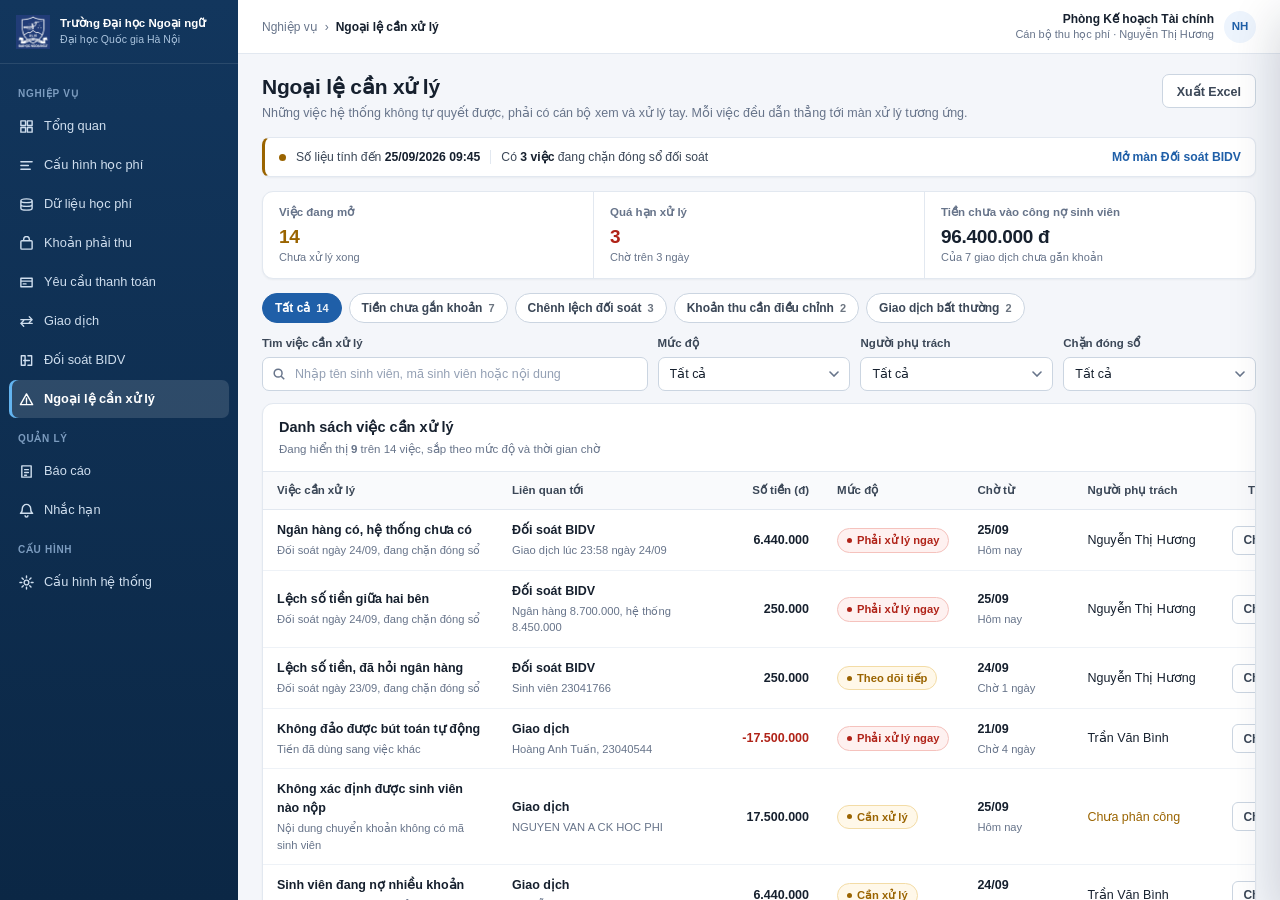
==== commit 1f6543b7: "feat: dựng lại Ngoại lệ, Nhắc hạn và Tổng quan, bỏ hẳn lớp vá cũ Ngoại lệ cần xử lý - Rút bảng từ 16" ====
--- a/pages/exceptions.html
+++ b/pages/exceptions.html
@@ -1,435 +1,426 @@
 <!DOCTYPE html>
 <html lang="vi">
 <head>
-<meta charset="UTF-8"/>
-<meta name="viewport" content="width=device-width, initial-scale=1.0"/>
-<title>Ngoại lệ đối soát — Hệ thống quản lý thu học phí ULIS</title>
-<meta name="description" content="Hệ thống quản trị học phí nội bộ — Trường Đại học Ngoại ngữ, Đại học Quốc gia Hà Nội"/>
-<link rel="stylesheet" href="../css/styles.css"/>
+<meta charset="utf-8">
+<meta name="viewport" content="width=device-width, initial-scale=1">
+<title>Ngoại lệ cần xử lý · Hệ thống quản lý thu học phí ULIS</title>
+<link rel="stylesheet" href="../css/ulis.css">
 </head>
-
-<body>
-<div id="toast-container"></div>
-
-<!-- ===================== SESSION EXPIRED MODAL ===================== -->
-<div class="overlay" id="modal-session-expired">
-  <div class="modal modal-sm">
-    <div class="modal-hd">
-      <h2>Phiên đăng nhập hết hạn</h2>
-    </div>
-    <div class="modal-body" style="text-align:center;padding:24px 18px;">
-      <div class="confirm-icon" style="margin:0 auto 12px;background:var(--warn-bg);">
-        <svg width="18" height="18" fill="none" viewBox="0 0 20 20" stroke="var(--warning)" stroke-width="1.8">
-          <path d="M10 2L2 17h16L10 2zM10 8v4M10 14v1.5"/>
-        </svg>
-      </div>
-      <div style="font-size:13px;font-weight:500;color:var(--text);margin-bottom:6px;">Phiên đăng nhập đã hết hạn</div>
-      <div style="font-size:12px;color:var(--muted);margin-bottom:18px;">Vui lòng đăng nhập lại để tiếp tục sử dụng hệ thống.</div>
-      <button class="btn btn-primary" onclick="location.href='../index.html'">Đăng nhập lại</button>
+<body data-page="exceptions" data-crumb="Nghiệp vụ" data-title="Ngoại lệ cần xử lý">
+<div id="toasts"></div>
+<div id="app">
+  <nav id="sidebar"></nav>
+  <div id="main">
+    <header id="topbar"></header>
+    <div id="content">
+      <div class="wrap">
+
+        <div class="phead">
+          <div>
+            <h1>Ngoại lệ cần xử lý</h1>
+            <p>Những việc hệ thống không tự quyết được, phải có cán bộ xem và xử lý tay. Mỗi việc đều dẫn thẳng
+               tới màn xử lý tương ứng.</p>
+          </div>
+          <div class="phead-act">
+            <button class="btn" onclick="notReady('Xuất danh sách ra Excel')">Xuất Excel</button>
+          </div>
+        </div>
+
+        <div class="srcbar" style="border-left-color:var(--warn)">
+          <span class="dot" style="background:var(--warn)"></span>
+          <span>Số liệu tính đến <b>25/09/2026 09:45</b></span>
+          <span class="sep"></span>
+          <span>Có <b>3 việc</b> đang chặn đóng sổ đối soát</span>
+          <span class="grow"></span>
+          <button class="btn-link" onclick="location.href='reconciliation.html'">Mở màn Đối soát BIDV</button>
+        </div>
+
+        <div class="sumrow">
+          <div class="it"><div class="l">Việc đang mở</div><div class="v warn">14</div><div class="s">Chưa xử lý xong</div></div>
+          <div class="it"><div class="l">Quá hạn xử lý</div><div class="v err">3</div><div class="s">Chờ trên 3 ngày</div></div>
+          <div class="it"><div class="l">Tiền chưa vào công nợ sinh viên</div><div class="v">96.400.000 đ</div><div class="s">Của 7 giao dịch chưa gắn khoản</div></div>
+        </div>
+
+        <div class="chips" data-target="tbl-ex">
+          <button class="chip on" data-filter="all"   onclick="pickChip(this)">Tất cả <span class="n">14</span></button>
+          <button class="chip"    data-filter="alloc" onclick="pickChip(this)">Tiền chưa gắn khoản <span class="n">7</span></button>
+          <button class="chip"    data-filter="recon" onclick="pickChip(this)">Chênh lệch đối soát <span class="n">3</span></button>
+          <button class="chip"    data-filter="adj"   onclick="pickChip(this)">Khoản thu cần điều chỉnh <span class="n">2</span></button>
+          <button class="chip"    data-filter="odd"   onclick="pickChip(this)">Giao dịch bất thường <span class="n">2</span></button>
+        </div>
+
+        <div class="filters f-4x">
+          <div class="field f-search">
+            <label>Tìm việc cần xử lý</label>
+            <svg viewBox="0 0 16 16"><circle cx="7" cy="7" r="4.5"/><path d="M10.5 10.5L14 14"/></svg>
+            <input class="inp" placeholder="Nhập tên sinh viên, mã sinh viên hoặc nội dung" oninput="filterTable(this,'tbl-ex')">
+          </div>
+          <div class="field">
+            <label>Mức độ</label>
+            <select class="sel"><option>Tất cả</option><option>Phải xử lý ngay</option><option>Cần xử lý</option><option>Theo dõi tiếp</option></select>
+          </div>
+          <div class="field">
+            <label>Người phụ trách</label>
+            <select class="sel"><option>Tất cả</option><option>Nguyễn Thị Hương</option><option>Trần Văn Bình</option><option>Chưa phân công</option></select>
+          </div>
+          <div class="field">
+            <label>Chặn đóng sổ</label>
+            <select class="sel"><option>Tất cả</option><option>Có chặn</option><option>Không chặn</option></select>
+          </div>
+        </div>
+
+        <div class="card">
+          <div class="card-hd">
+            <div><h2>Danh sách việc cần xử lý</h2>
+            <div class="sub">Đang hiển thị <b data-count-for="tbl-ex">9</b> trên 14 việc, sắp theo mức độ và thời gian chờ</div></div>
+          </div>
+          <div class="card-bd flush">
+            <div class="tbl-wrap">
+              <table class="tbl" id="tbl-ex" style="min-width:1040px">
+                <thead><tr>
+                  <th style="min-width:235px">Việc cần xử lý</th>
+                  <th style="min-width:200px">Liên quan tới</th>
+                  <th class="r" style="min-width:125px">Số tiền (đ)</th>
+                  <th class="w2" style="min-width:130px">Mức độ</th>
+                  <th class="w2" style="min-width:110px">Chờ từ</th>
+                  <th style="min-width:145px">Người phụ trách</th>
+                  <th class="r" style="min-width:86px">Thao tác</th>
+                </tr></thead>
+                <tbody>
+                  <tr data-tags="recon">
+                    <td><div class="t-main">Ngân hàng có, hệ thống chưa có</div><div class="t-sub">Đối soát ngày 24/09, đang chặn đóng sổ</div></td>
+                    <td><div class="t-main">Đối soát BIDV</div><div class="t-sub">Giao dịch lúc 23:58 ngày 24/09</div></td>
+                    <td class="money">6.440.000</td>
+                    <td><span class="bg err">Phải xử lý ngay</span></td>
+                    <td><div class="t-main">25/09</div><div class="t-sub">Hôm nay</div></td>
+                    <td>Nguyễn Thị Hương</td>
+                    <td class="t-act"><button class="btn btn-sm" onclick="openEx('e1')">Chi tiết</button></td>
+                  </tr>
+                  <tr data-tags="recon">
+                    <td><div class="t-main">Lệch số tiền giữa hai bên</div><div class="t-sub">Đối soát ngày 24/09, đang chặn đóng sổ</div></td>
+                    <td><div class="t-main">Đối soát BIDV</div><div class="t-sub">Ngân hàng 8.700.000, hệ thống 8.450.000</div></td>
+                    <td class="money">250.000</td>
+                    <td><span class="bg err">Phải xử lý ngay</span></td>
+                    <td><div class="t-main">25/09</div><div class="t-sub">Hôm nay</div></td>
+                    <td>Nguyễn Thị Hương</td>
+                    <td class="t-act"><button class="btn btn-sm" onclick="openEx('e2')">Chi tiết</button></td>
+                  </tr>
+                  <tr data-tags="recon">
+                    <td><div class="t-main">Lệch số tiền, đã hỏi ngân hàng</div><div class="t-sub">Đối soát ngày 23/09, đang chặn đóng sổ</div></td>
+                    <td><div class="t-main">Đối soát BIDV</div><div class="t-sub">Sinh viên 23041766</div></td>
+                    <td class="money">250.000</td>
+                    <td><span class="bg warn">Theo dõi tiếp</span></td>
+                    <td><div class="t-main">24/09</div><div class="t-sub">Chờ 1 ngày</div></td>
+                    <td>Nguyễn Thị Hương</td>
+                    <td class="t-act"><button class="btn btn-sm" onclick="openEx('e3')">Chi tiết</button></td>
+                  </tr>
+                  <tr data-tags="odd">
+                    <td><div class="t-main">Không đảo được bút toán tự động</div><div class="t-sub">Tiền đã dùng sang việc khác</div></td>
+                    <td><div class="t-main">Giao dịch</div><div class="t-sub">Hoàng Anh Tuấn, 23040544</div></td>
+                    <td class="money" style="color:var(--err)">-17.500.000</td>
+                    <td><span class="bg err">Phải xử lý ngay</span></td>
+                    <td><div class="t-main">21/09</div><div class="t-sub">Chờ 4 ngày</div></td>
+                    <td>Trần Văn Bình</td>
+                    <td class="t-act"><button class="btn btn-sm" onclick="openEx('e4')">Chi tiết</button></td>
+                  </tr>
+                  <tr data-tags="alloc">
+                    <td><div class="t-main">Không xác định được sinh viên nào nộp</div><div class="t-sub">Nội dung chuyển khoản không có mã sinh viên</div></td>
+                    <td><div class="t-main">Giao dịch</div><div class="t-sub">NGUYEN VAN A CK HOC PHI</div></td>
+                    <td class="money">17.500.000</td>
+                    <td><span class="bg warn">Cần xử lý</span></td>
+                    <td><div class="t-main">25/09</div><div class="t-sub">Hôm nay</div></td>
+                    <td><span style="color:var(--warn)">Chưa phân công</span></td>
+                    <td class="t-act"><button class="btn btn-sm" onclick="openEx('e5')">Chi tiết</button></td>
+                  </tr>
+                  <tr data-tags="alloc">
+                    <td><div class="t-main">Sinh viên đang nợ nhiều khoản</div><div class="t-sub">Chưa rõ tiền nộp cho khoản nào</div></td>
+                    <td><div class="t-main">Giao dịch</div><div class="t-sub">Nguyễn Thị Mai, 24041902</div></td>
+                    <td class="money">6.440.000</td>
+                    <td><span class="bg warn">Cần xử lý</span></td>
+                    <td><div class="t-main">24/09</div><div class="t-sub">Chờ 1 ngày</div></td>
+                    <td>Trần Văn Bình</td>
+                    <td class="t-act"><button class="btn btn-sm" onclick="openEx('e6')">Chi tiết</button></td>
+                  </tr>
+                  <tr data-tags="alloc">
+                    <td><div class="t-main">Không xác định được sinh viên nào nộp</div><div class="t-sub">Nội dung chuyển khoản không có mã sinh viên</div></td>
+                    <td><div class="t-main">Giao dịch</div><div class="t-sub">HOC PHI THANG 9</div></td>
+                    <td class="money">11.550.000</td>
+                    <td><span class="bg err">Phải xử lý ngay</span></td>
+                    <td><div class="t-main">19/09</div><div class="t-sub">Chờ 6 ngày</div></td>
+                    <td><span style="color:var(--warn)">Chưa phân công</span></td>
+                    <td class="t-act"><button class="btn btn-sm" onclick="openEx('e7')">Chi tiết</button></td>
+                  </tr>
+                  <tr data-tags="odd">
+                    <td><div class="t-main">Số tiền quá nhỏ so với học phí</div><div class="t-sub">Nhiều khả năng sinh viên nộp thử</div></td>
+                    <td><div class="t-main">Giao dịch</div><div class="t-sub">Đỗ Quang Huy, 26041044</div></td>
+                    <td class="money">500</td>
+                    <td><span class="bg mute">Theo dõi tiếp</span></td>
+                    <td><div class="t-main">24/09</div><div class="t-sub">Chờ 1 ngày</div></td>
+                    <td>Trần Văn Bình</td>
+                    <td class="t-act"><button class="btn btn-sm" onclick="openEx('e8')">Chi tiết</button></td>
+                  </tr>
+                  <tr data-tags="adj">
+                    <td><div class="t-main">Có tiền thừa chưa chọn cách xử lý</div><div class="t-sub">Miễn giảm duyệt sau khi sinh viên đã nộp</div></td>
+                    <td><div class="t-main">Khoản phải thu</div><div class="t-sub">Nguyễn Hải Yến, 22041002</div></td>
+                    <td class="money">5.775.000</td>
+                    <td><span class="bg warn">Cần xử lý</span></td>
+                    <td><div class="t-main">22/09</div><div class="t-sub">Chờ 3 ngày</div></td>
+                    <td>Trần Văn Bình</td>
+                    <td class="t-act"><button class="btn btn-sm" onclick="openEx('e9')">Chi tiết</button></td>
+                  </tr>
+                </tbody>
+              </table>
+            </div>
+            <div class="tfoot">
+              <div>Hiển thị 1 đến 9 trong 14 việc</div>
+              <div class="pager">
+                <button class="pg" disabled>‹</button>
+                <button class="pg on">1</button><button class="pg">2</button>
+                <button class="pg">›</button>
+              </div>
+            </div>
+          </div>
+        </div>
+
+        <div class="note info">
+          <svg class="ic" viewBox="0 0 16 16"><circle cx="8" cy="8" r="6.5"/><path d="M8 7.5v4M8 5v.6"/></svg>
+          <div><span class="nt">Vì sao những việc này không tự xử lý được</span>
+          Hệ thống chỉ tự làm khi chắc chắn đúng. Những trường hợp còn lại đều thiếu một mẩu thông tin mà chỉ con người
+          mới xác minh được, ví dụ sinh viên nào đã nộp, hay ngân hàng và hệ thống bên nào ghi đúng số. Tự đoán sẽ dẫn
+          tới trừ nhầm tiền của sinh viên, nên hệ thống dừng lại và đưa vào danh sách này.</div>
+        </div>
+
+      </div>
     </div>
   </div>
 </div>
 
-<!-- ===================== CONFIRM: ĐÓNG NGOẠI LỆ ===================== -->
-<div class="overlay" id="modal-confirm-close-exc">
-  <div class="modal modal-sm">
-    <div class="modal-hd">
-      <h2>Xác nhận đóng ngoại lệ</h2>
-      <button class="btn-x" onclick="closeModal('modal-confirm-close-exc')">
-        <svg viewBox="0 0 20 20">
-          <path d="M5 5l10 10M15 5L5 15"/>
-        </svg>
-      </button>
-    </div>
-
-    <div class="modal-body">
-      <div style="font-size:12.5px;color:var(--text);margin-bottom:8px;">
-        Bạn có chắc chắn muốn <strong>đóng ngoại lệ</strong> này không?
-      </div>
-      <div class="sys-warn-bar" style="margin-bottom:0;">
-        Sau khi đóng, ngoại lệ sẽ được khóa trạng thái và lưu lại toàn bộ lịch sử xử lý.
-      </div>
-    </div>
-
-    <div class="modal-ft">
-      <button class="btn btn-secondary" onclick="closeModal('modal-confirm-close-exc')">Hủy</button>
-      <button class="btn btn-primary" onclick="closeModal('modal-confirm-close-exc');closeDrawer('drw-exc');showToast('Đã đóng ngoại lệ.','success')">
-        Đóng ngoại lệ
-      </button>
+<!-- ======================= NGĂN CHI TIẾT ======================= -->
+<div class="dov" id="ov-d-ex"></div>
+<aside class="drw" id="d-ex">
+  <div class="drw-hd">
+    <div>
+      <h2 id="ex-title">Ngân hàng có, hệ thống chưa có</h2>
+      <div class="sub" id="ex-sub">Đối soát ngày 24/09/2026</div>
+    </div>
+    <button class="x" onclick="closeDrawer('d-ex')">✕</button>
+  </div>
+  <div class="drw-bd">
+
+    <div class="sec">
+      <div class="sec-t">Việc cần làm</div>
+      <div id="ex-todo"></div>
+    </div>
+
+    <div class="sec">
+      <div class="sec-t">Số tiền liên quan</div>
+      <div class="money3">
+        <div class="m-box hl" style="grid-column:span 3">
+          <div class="m-l" id="ex-amtl">Số tiền</div>
+          <div class="m-v" id="ex-amt"></div>
+        </div>
+      </div>
+      <div class="axes" style="margin-top:12px">
+        <div class="axis-row"><span class="axis-k">Mức độ</span><span id="ex-lv" class="bg err">Phải xử lý ngay</span></div>
+        <div class="axis-row"><span class="axis-k">Chặn đóng sổ</span><span id="ex-blk" class="bg warn">Có</span></div>
+        <div class="axis-row"><span class="axis-k">Người phụ trách</span><span id="ex-own" style="font-size:12.5px;font-weight:600"></span></div>
+      </div>
+    </div>
+
+    <div class="sec">
+      <div class="sec-t">Thông tin liên quan</div>
+      <dl class="dl" id="ex-info"></dl>
+    </div>
+
+    <div class="sec">
+      <div class="sec-t">Diễn biến</div>
+      <div class="tl" id="ex-tl"></div>
+    </div>
+
+  </div>
+  <div class="drw-ft" id="ex-ft"></div>
+</aside>
+
+<!-- ======================= HỘP THOẠI PHÂN CÔNG ======================= -->
+<div class="mov" id="m-assign">
+  <div class="mdl">
+    <div class="mdl-hd">
+      <div><h2>Phân công người xử lý</h2>
+      <div class="sub" id="as-name"></div></div>
+      <button class="x" onclick="closeModal('m-assign')">✕</button>
+    </div>
+    <div class="mdl-bd">
+      <div class="field" style="margin-bottom:13px">
+        <label>Giao cho <span class="req">*</span></label>
+        <select class="sel"><option>Nguyễn Thị Hương</option><option>Trần Văn Bình</option></select>
+      </div>
+      <div class="field">
+        <label>Ghi chú bàn giao</label>
+        <textarea class="inp" rows="2" placeholder="Nội dung đã nắm được, việc còn phải làm"></textarea>
+      </div>
+      <div class="note info" style="margin-top:14px">
+        <svg class="ic" viewBox="0 0 16 16"><circle cx="8" cy="8" r="6.5"/><path d="M8 7.5v4M8 5v.6"/></svg>
+        <div><span class="nt">Phân công chỉ để theo dõi, không khóa quyền</span>
+        Cán bộ khác vẫn mở và xử lý được nếu cần, việc phân công chỉ giúp không ai làm trùng nhau.</div>
+      </div>
+    </div>
+    <div class="mdl-ft">
+      <button class="btn" onclick="closeModal('m-assign')">Hủy</button>
+      <button class="btn btn-primary" onclick="closeModal('m-assign');toast('Đã phân công người xử lý.','ok')">Lưu phân công</button>
     </div>
   </div>
 </div>
 
-<div id="app">
-
-  <!-- ===================== SIDEBAR ===================== -->
-  <nav id="sidebar">
-    <div class="sidebar-brand">
-      <div style="display:flex;align-items:center;gap:10px;">
-        <img src="../assets/ulis-logo.png" alt="ULIS" style="height:36px;object-fit:contain;flex-shrink:0;" onerror="this.style.display='none'"/>
-        <div>
-          <div class="brand-inst" style="font-size:11.5px;font-weight:600;">Trường Đại học Ngoại ngữ</div>
-          <div class="brand-vnu">Đại học Quốc gia Hà Nội</div>
-        </div>
-      </div>
-      <div class="brand-sep" style="margin:10px 0 0;"></div>
-    </div>
-
-    <div class="sidebar-nav">
-      <div class="sidebar-group-label">Nghiệp vụ</div>
-
-      <a class="nav-item" href="overview.html">
-        <svg class="nav-icon" viewBox="0 0 16 16">
-          <rect x="1.5" y="1.5" width="5.5" height="5.5" rx="1"/>
-          <rect x="9" y="1.5" width="5.5" height="5.5" rx="1"/>
-          <rect x="1.5" y="9" width="5.5" height="5.5" rx="1"/>
-          <rect x="9" y="9" width="5.5" height="5.5" rx="1"/>
-        </svg>
-        Tổng quan
-      </a>
-
-      <a class="nav-item" href="tuition-config.html">
-        <svg class="nav-icon" viewBox="0 0 16 16">
-          <path d="M2 4h12M2 8h8M2 12h10"/>
-        </svg>
-        Cấu hình học phí
-      </a>
-
-      <a class="nav-item" href="student-tuition.html">
-        <svg class="nav-icon" viewBox="0 0 16 16">
-          <path d="M9 2H3a1 1 0 00-1 1v10a1 1 0 001 1h10a1 1 0 001-1V7M9 2l5 5M9 2v5h5"/>
-        </svg>
-        Dữ liệu học phí
-      </a>
-
-      <a class="nav-item" href="receivables.html">
-        <svg class="nav-icon" viewBox="0 0 16 16">
-          <path d="M13 5H3a1 1 0 00-1 1v7a1 1 0 001 1h10a1 1 0 001-1V6a1 1 0 00-1-1zM11 5V3a2 2 0 00-4 0v2"/>
-        </svg>
-        Khoản phải thu
-      </a>
-
-      <a class="nav-item" href="payment-requests.html">
-        <svg class="nav-icon" viewBox="0 0 16 16">
-          <rect x="1.5" y="3.5" width="13" height="9" rx="1"/>
-          <path d="M1.5 6.5h13"/>
-        </svg>
-        Yêu cầu thanh toán
-      </a>
-
-      <a class="nav-item" href="transactions.html">
-        <svg class="nav-icon" viewBox="0 0 16 16">
-          <path d="M2 8h12M10 4l4 4-4 4M6 4L2 8l4 4"/>
-        </svg>
-        Giao dịch
-      </a>
-
-      <a class="nav-item" href="reconciliation.html">
-        <svg class="nav-icon" viewBox="0 0 16 16">
-          <path d="M2 3h5v10H2zM9 3h5v10H9M5 8h6"/>
-        </svg>
-        Đối soát BIDV
-      </a>
-
-      <a class="nav-item active" href="exceptions.html">
-        <svg class="nav-icon" viewBox="0 0 16 16">
-          <path d="M8 2L1 14h14L8 2zM8 6v4M8 11v1.5"/>
-        </svg>
-        Ngoại lệ
-      </a>
-
-      <div class="sidebar-group-label">Quản lý</div>
-
-      <a class="nav-item" href="reports.html">
-        <svg class="nav-icon" viewBox="0 0 16 16">
-          <path d="M3 2h10v12H3zM6 6h4M6 9h4M6 12h2"/>
-        </svg>
-        Báo cáo
-      </a>
-
-      <a class="nav-item" href="reminders.html">
-        <svg class="nav-icon" viewBox="0 0 16 16">
-          <path d="M8 1a5 5 0 015 5c0 4 2 5 2 5H1s2-1 2-5a5 5 0 015-5zM6.5 13.5a1.5 1.5 0 003 0"/>
-        </svg>
-        Nhắc hạn
-      </a>
-
-      <div class="sidebar-group-label">Cấu hình</div>
-
-      <a class="nav-item" href="system-config.html">
-        <svg class="nav-icon" viewBox="0 0 16 16">
-          <circle cx="8" cy="8" r="2.5"/>
-          <path d="M8 1v2M8 13v2M1 8h2M13 8h2M3.2 3.2l1.4 1.4M11.4 11.4l1.4 1.4M3.2 12.8l1.4-1.4M11.4 4.6l1.4-1.4"/>
-        </svg>
-        Cấu hình hệ thống
-      </a>
-    </div>
-  </nav>
-
-  <!-- ===================== MAIN ===================== -->
-  <div id="main">
-
-    <!-- ===================== TOPBAR ===================== -->
-    <header id="topbar">
-      <div class="topbar-crumb" style="display:flex;flex-direction:column;gap:1px;">
-        <div style="font-size:10px;font-weight:500;color:var(--muted-lt);letter-spacing:.2px;">Hệ thống quản lý thu học phí</div>
-        <div style="display:flex;align-items:center;gap:5px;">
-          <span class="crumb-root">Nghiệp vụ</span>
-          <span class="crumb-sep"> / </span>
-          <span class="crumb-page">Ngoại lệ đối soát</span>
-        </div>
-      </div>
-
-      <div class="topbar-user topbar-user-wrap">
-        <div class="user-menu-trigger" id="userMenuTrigger" onclick="toggleUserMenu()">
-          <div class="topbar-user-info">
-            <div class="topbar-user-dept">Phòng Kế hoạch Tài chính</div>
-            <div class="topbar-user-role">Cán bộ KHTC &nbsp;&bull;&nbsp; Nguyễn Thị Hương</div>
-          </div>
-          <div class="topbar-avatar">NH</div>
-        </div>
-
-        <div class="user-dropdown" id="userDropdown">
-          <div class="user-dropdown-header">
-            <div class="udh-name">Nguyễn Thị Hương</div>
-            <div class="udh-role">Phòng KHTC — Cán bộ quản trị</div>
-          </div>
-
-          <div class="user-menu-item" onclick="closeUserMenu();showToast('Vui lòng liên hệ quản trị viên để được hỗ trợ.','info')">
-            <svg width="13" height="13" fill="none" viewBox="0 0 16 16" stroke="currentColor" stroke-width="1.5">
-              <circle cx="8" cy="5" r="3"/>
-              <path d="M2 14c0-3.3 2.7-6 6-6s6 2.7 6 6"/>
-            </svg>
-            Thông tin tài khoản
-          </div>
-
-          <div class="user-menu-item" onclick="closeUserMenu();showToast('Vui lòng liên hệ quản trị viên để được hỗ trợ.','info')">
-            <svg width="13" height="13" fill="none" viewBox="0 0 16 16" stroke="currentColor" stroke-width="1.5">
-              <rect x="2" y="7" width="12" height="8" rx="1"/>
-              <path d="M5 7V5a3 3 0 016 0v2"/>
-            </svg>
-            Đổi mật khẩu
-          </div>
-
-          <hr class="user-menu-sep"/>
-
-          <div class="user-menu-item danger" onclick="location.href='../index.html'">
-            <svg width="13" height="13" fill="none" viewBox="0 0 16 16" stroke="currentColor" stroke-width="1.5">
-              <path d="M10 11l4-3-4-3M5 8h9M6 3H3a1 1 0 00-1 1v8a1 1 0 001 1h3"/>
-            </svg>
-            Đăng xuất
-          </div>
-        </div>
-      </div>
-    </header>
-
-    <!-- ===================== CONTENT ===================== -->
-    <div id="content">
-      <div class="page-body">
-
-<style>
-/* ===== Exceptions page specific ===== */
-.exc-page{max-width:1600px;margin:0 auto}.exc-header{display:flex;justify-content:space-between;align-items:flex-start;gap:20px;margin-bottom:16px}.exc-header h1{margin:0 0 6px;font-size:24px;line-height:1.25;color:#0f172a}.exc-header-sub{font-size:13px;line-height:1.55;color:#64748b;max-width:900px}.exc-asof{margin-top:7px;font-size:12px;color:#94a3b8}.exc-actions{display:flex;gap:8px;flex-wrap:wrap;justify-content:flex-end}.exc-actions .btn{height:42px;border-radius:12px;padding:0 15px;font-size:13px;font-weight:700}.exc-actions .btn-primary{background:#2f6fed;border-color:#2f6fed}.exc-actions .btn-primary:hover{background:#275ed0}.exc-kpis{display:grid;grid-template-columns:repeat(6,minmax(0,1fr));gap:10px;margin-bottom:16px}.exc-kpi{background:#fff;border:1px solid #e3eaf2;border-radius:12px;padding:14px 16px;min-height:96px;cursor:pointer;transition:.15s}.exc-kpi:hover,.exc-kpi.active{border-color:#c7d7e8;box-shadow:0 4px 14px rgba(15,23,42,.04)}.exc-kpi-label{font-size:11px;font-weight:800;color:#64748b;margin-bottom:8px}.exc-kpi-value{font-size:23px;font-weight:850;color:#0f172a;line-height:1}.exc-kpi-sub{font-size:11px;color:#94a3b8;margin-top:8px}.exc-kpi-value.warn{color:#b45309}.exc-kpi-value.danger{color:#c81e1e}.exc-kpi-value.info{color:#2563eb}.exc-kpi-value.purple{color:#6d28d9}.exc-lifecycle-card{background:#fff;border:1px solid #e3eaf2;border-radius:12px;margin-bottom:14px;overflow:hidden}.exc-lifecycle-head{padding:12px 14px;border-bottom:1px solid #edf1f5;display:flex;align-items:center;justify-content:space-between}.exc-lifecycle-title{font-size:13px;font-weight:800;color:#1e293b}.exc-life{display:grid;grid-template-columns:repeat(8,minmax(0,1fr));gap:8px;padding:10px}.exc-life-item{padding:13px 10px;text-align:center;border:1px solid #e6edf4;border-radius:10px;cursor:pointer;background:#fff;transition:.15s ease}.exc-life-item:hover{transform:translateY(-1px);box-shadow:0 3px 10px rgba(15,23,42,.035)}.exc-life-item.active{box-shadow:inset 0 0 0 1px currentColor}.exc-life-item.life-open{background:#f7f9fc;border-color:#dfe7ef;color:#64748b}.exc-life-item.life-assigned{background:#f2f7fd;border-color:#cfe0f2;color:#2563eb}.exc-life-item.life-progress{background:#f5f3ff;border-color:#ddd6fe;color:#6d28d9}.exc-life-item.life-waiting{background:#fff8ec;border-color:#f4d8a1;color:#b45309}.exc-life-item.life-approval{background:#fff9e8;border-color:#f0d98a;color:#a16207}.exc-life-item.life-resolving{background:#eefaf7;border-color:#bfe7dc;color:#0f766e}.exc-life-item.life-resolved{background:#effaf4;border-color:#bfe5cf;color:#087a52}.exc-life-item.life-closed{background:#f6f7f9;border-color:#dde3ea;color:#64748b}.exc-life-n{font-size:17px;font-weight:850;color:currentColor}.exc-life-label{font-size:10.5px;color:#64748b;margin-top:3px;line-height:1.25}.exc-life-item.active .exc-life-label{color:currentColor;font-weight:750}.exc-quick{display:flex;gap:7px;align-items:center;flex-wrap:wrap;margin:0 0 12px}.exc-chip{height:32px;padding:0 12px;border-radius:16px;border:1px solid #dbe5ef;background:#fff;color:#475569;font-size:12px;font-weight:650;cursor:pointer}.exc-chip:hover,.exc-chip.active{border-color:#a9c5df;background:#eef7ff;color:#1f5f91}.exc-filter-card{background:#fff;border:1px solid #e3eaf2;border-radius:12px;padding:13px;margin-bottom:12px}.exc-filter-grid{display:grid;grid-template-columns:1.7fr 1.25fr 1.15fr .95fr .9fr 1.1fr .95fr 1.1fr auto;gap:8px;align-items:end}.exc-field label{display:block;font-size:10.5px;font-weight:750;color:#64748b;margin-bottom:5px}.exc-field input,.exc-field select{width:100%;height:36px;border:1px solid #d7e1eb;border-radius:8px;background:#fff;color:#334155;font-size:12px;padding:0 10px;box-sizing:border-box}.exc-filter-actions{display:flex;gap:6px}.exc-filter-actions .btn{height:36px}.exc-advanced-toggle{display:inline-flex;margin-top:9px;font-size:11.5px;color:#2563eb;cursor:pointer;font-weight:650}.exc-advanced{display:none;margin-top:12px;padding-top:12px;border-top:1px solid #edf1f5}.exc-advanced.open{display:block}.exc-advanced-grid{display:grid;grid-template-columns:repeat(5,minmax(0,1fr));gap:9px}.exc-filter-tags{display:flex;gap:6px;flex-wrap:wrap;margin-top:10px}.exc-filter-tag{font-size:10.5px;background:#f1f5f9;color:#475569;border:1px solid #e2e8f0;border-radius:12px;padding:4px 8px}.exc-filter-clear{font-size:10.5px;color:#c2410c;background:none;border:none;cursor:pointer}.exc-table-wrap{background:#fff;border:1px solid #e3eaf2;border-radius:12px;overflow:hidden}.exc-table-toolbar{display:flex;align-items:center;justify-content:space-between;gap:12px;padding:10px 12px;border-bottom:1px solid #edf1f5}.exc-table-title{font-size:13.5px;font-weight:850;color:#1e293b}.exc-table-count{font-size:11px;color:#94a3b8;margin-left:6px}.exc-toolbar-right{display:flex;align-items:center;gap:7px}.exc-table-scroll{overflow:auto;max-height:620px}.exc-table{border-collapse:separate;border-spacing:0;min-width:2250px;width:100%;font-size:12px}.exc-table thead th{position:sticky;top:0;z-index:3;background:#f8fafc;color:#64748b;font-size:10.5px;text-transform:uppercase;letter-spacing:.25px;font-weight:800;padding:10px 10px;border-bottom:1px solid #e5ebf1;text-align:left;white-space:nowrap}.exc-table tbody td{padding:11px 10px;border-bottom:1px solid #edf1f5;vertical-align:middle;color:#334155;line-height:1.4}.exc-table tbody tr:hover{background:#fbfdff}.exc-table .money{text-align:right;font-variant-numeric:tabular-nums;font-weight:700}.exc-code{font-family:ui-monospace,SFMono-Regular,Menlo,monospace;color:#1f5f91;font-weight:700;white-space:nowrap}.exc-person .main{font-weight:700;color:#334155}.exc-person .sub{font-size:10.5px;color:#94a3b8;margin-top:2px}.exc-badge{display:inline-flex;align-items:center;gap:4px;border-radius:13px;padding:4px 7px;font-size:10.5px;font-weight:750;white-space:nowrap}.exc-badge.neutral{background:#eef2f6;color:#64748b}.exc-badge.blue{background:#eaf3ff;color:#2563eb}.exc-badge.green{background:#e8f8ef;color:#087a52}.exc-badge.amber{background:#fff6df;color:#b45309}.exc-badge.red{background:#feeeee;color:#c81e1e}.exc-badge.purple{background:#f2edff;color:#6d28d9}.exc-block-yes{color:#c81e1e;font-weight:750}.exc-next{max-width:180px;font-size:11.5px;color:#475569}.exc-sla{font-weight:750}.exc-sla.over{color:#c81e1e}.exc-sla.soon{color:#b45309}.exc-sla.ok{color:#087a52}.exc-pager{display:flex;align-items:center;justify-content:space-between;padding:10px 12px;color:#64748b;font-size:11px}.exc-pager-controls{display:flex;gap:4px}.exc-pg{height:28px;min-width:28px;border:1px solid #dbe4ed;background:#fff;border-radius:7px;font-size:11px;color:#475569}.exc-pg.active{background:#2f6fed;color:#fff;border-color:#2f6fed}.exc-detail{display:none}.exc-detail.active{display:block}.exc-list.hidden{display:none}.exc-detail-header{background:#fff;border:1px solid #e3eaf2;border-radius:12px;padding:16px;margin-bottom:12px}.exc-detail-top{display:flex;align-items:flex-start;justify-content:space-between;gap:18px}.exc-back{border:none;background:none;color:#2563eb;font-size:12px;font-weight:700;padding:0;margin-bottom:8px;cursor:pointer}.exc-detail-title{display:flex;gap:10px;align-items:center;flex-wrap:wrap}.exc-detail-title h1{font-size:21px;margin:0}.exc-detail-summary{display:grid;grid-template-columns:repeat(6,minmax(0,1fr));gap:10px;margin-top:14px}.exc-summary-item{background:#f8fafc;border:1px solid #edf1f5;border-radius:9px;padding:9px 10px}.exc-summary-label{font-size:10px;color:#94a3b8;font-weight:700}.exc-summary-value{font-size:12px;color:#334155;font-weight:750;margin-top:4px}.exc-tabs{display:flex;gap:0;border-bottom:1px solid #dfe7ef;margin:0 0 14px;overflow:auto}.exc-tab{padding:11px 14px;border:none;background:transparent;color:#64748b;font-size:12px;font-weight:700;cursor:pointer;white-space:nowrap;border-bottom:2px solid transparent}.exc-tab.active{color:#1f5f91;border-bottom-color:#2f6fed}.exc-tab-pane{display:none}.exc-tab-pane.active{display:block}.exc-card{background:#fff;border:1px solid #e3eaf2;border-radius:12px;margin-bottom:12px;overflow:hidden}.exc-card-hd{padding:12px 14px;border-bottom:1px solid #edf1f5;font-size:13px;font-weight:800;color:#1e293b;display:flex;align-items:center;justify-content:space-between}.exc-card-body{padding:14px}.exc-two-col{display:grid;grid-template-columns:1fr 1fr;gap:12px}.exc-three-col{display:grid;grid-template-columns:repeat(3,1fr);gap:12px}.exc-info-grid{display:grid;grid-template-columns:repeat(2,minmax(0,1fr));gap:0 18px}.exc-info-row{display:grid;grid-template-columns:160px 1fr;gap:10px;padding:8px 0;border-bottom:1px dashed #edf1f5;font-size:12px}.exc-info-row .k{color:#64748b}.exc-info-row .v{color:#334155;font-weight:600}.exc-compare{display:grid;grid-template-columns:1fr 1fr;gap:12px}.exc-side{border:1px solid #e3eaf2;border-radius:10px;overflow:hidden}.exc-side-title{padding:10px 12px;background:#f8fafc;border-bottom:1px solid #e3eaf2;font-weight:800;font-size:12px}.exc-side-row{display:grid;grid-template-columns:140px 1fr;gap:10px;padding:8px 12px;border-bottom:1px solid #edf1f5;font-size:11.5px}.exc-side-row:last-child{border-bottom:none}.exc-side-row span:first-child{color:#64748b}.exc-alert{border:1px solid #f5d89c;background:#fffaf0;border-radius:9px;padding:10px 12px;font-size:11.5px;line-height:1.55;color:#7c5a18}.exc-evidence-list{display:grid;gap:8px}.exc-evidence{border:1px solid #e3eaf2;border-radius:9px;padding:10px 12px;display:flex;justify-content:space-between;gap:12px;align-items:center}.exc-evidence-name{font-size:11.5px;font-weight:700;color:#334155}.exc-evidence-meta{font-size:10.5px;color:#94a3b8;margin-top:3px}.exc-mini-table{width:100%;border-collapse:collapse;font-size:11.5px}.exc-mini-table th,.exc-mini-table td{padding:9px 8px;border-bottom:1px solid #edf1f5;text-align:left;vertical-align:top}.exc-mini-table th{background:#f8fafc;color:#64748b;font-size:10.5px}.exc-timeline{position:relative;padding-left:22px}.exc-tl-item{position:relative;padding:0 0 16px 12px}.exc-tl-item:before{content:"";position:absolute;left:-16px;top:4px;width:8px;height:8px;border-radius:50%;background:#2f6fed}.exc-tl-item:after{content:"";position:absolute;left:-12.5px;top:14px;width:1px;height:calc(100% - 5px);background:#dbe4ed}.exc-tl-item:last-child:after{display:none}.exc-tl-title{font-size:11.5px;font-weight:750;color:#334155}.exc-tl-meta{font-size:10.5px;color:#94a3b8;margin-top:2px}.exc-drawer-note{font-size:11px;color:#64748b}.exc-close-check{display:grid;grid-template-columns:repeat(2,minmax(0,1fr));gap:8px}.exc-check{border:1px solid #e3eaf2;border-radius:8px;padding:9px 10px;font-size:11.5px;display:flex;justify-content:space-between;gap:8px}.exc-check.ok span:last-child{color:#087a52;font-weight:750}.exc-check.no span:last-child{color:#c81e1e;font-weight:750}.exc-modal-grid{display:grid;grid-template-columns:1fr 1fr;gap:10px}.exc-modal-grid .form-field{margin:0}.exc-modal-grid .full{grid-column:1/-1}
-@media(max-width:1200px){.exc-kpis{grid-template-columns:repeat(3,1fr)}.exc-life{grid-template-columns:repeat(4,1fr)}.exc-filter-grid{grid-template-columns:repeat(4,1fr)}.exc-advanced-grid{grid-template-columns:repeat(3,1fr)}.exc-detail-summary{grid-template-columns:repeat(3,1fr)}}
-</style>
-
-<!-- ===== LIST VIEW ===== -->
-<div class="exc-page exc-list" id="exceptionListView">
-  <div class="exc-header">
-    <div>
-      <h1>Ngoại lệ đối soát</h1>
-      <div class="exc-header-sub">Hàng đợi hồ sơ sai lệch phát sinh từ giao dịch và đối soát: phân công, điều tra, phê duyệt phương án, theo dõi thực hiện và đóng hồ sơ có bằng chứng.</div>
-      <div class="exc-asof">Số liệu tính đến 18/08/2026 14:52 · Dữ liệu đối soát BIDV cập nhật gần nhất lúc 14:48</div>
-    </div>
-    <div class="exc-actions">
-      <button class="btn btn-secondary" onclick="excToast('Đã làm mới danh sách hồ sơ.','success')">↻ Làm mới</button>
-      <button class="btn btn-primary" onclick="excToast('Đã tạo yêu cầu xuất Excel theo bộ lọc hiện tại.','success')">⇩ Xuất Excel</button>
-      <button class="btn btn-secondary" onclick="toggleExcColumns()">Cột hiển thị ▾</button>
-      <button class="btn btn-secondary" onclick="openModal('modal-create-case')">+ Tạo hồ sơ</button>
-    </div>
-  </div>
-
-  <div class="exc-kpis">
-    <div class="exc-kpi active" onclick="applyExcPreset('open',this)"><div class="exc-kpi-label">Ngoại lệ đang mở</div><div class="exc-kpi-value">18</div><div class="exc-kpi-sub">246.381.800 ₫ liên quan</div></div>
-    <div class="exc-kpi" onclick="applyExcPreset('block',this)"><div class="exc-kpi-label">Chặn đóng sổ</div><div class="exc-kpi-value danger">6</div><div class="exc-kpi-sub">84.950.000 ₫ · 2 đợt bị chặn</div></div>
-    <div class="exc-kpi" onclick="applyExcPreset('unassigned',this)"><div class="exc-kpi-label">Chưa phân công</div><div class="exc-kpi-value warn">3</div><div class="exc-kpi-sub">Cần chỉ định người xử lý</div></div>
-    <div class="exc-kpi" onclick="applyExcPreset('waiting',this)"><div class="exc-kpi-label">Chờ bên ngoài / chờ duyệt</div><div class="exc-kpi-value info">5</div><div class="exc-kpi-sub">3 chờ BIDV · 2 chờ duyệt</div></div>
-    <div class="exc-kpi" onclick="applyExcPreset('overdue',this)"><div class="exc-kpi-label">Quá hạn xử lý</div><div class="exc-kpi-value danger">4</div><div class="exc-kpi-sub">Lâu nhất: 1 ngày 7 giờ</div></div>
-    <div class="exc-kpi" onclick="applyExcPreset('critical',this)"><div class="exc-kpi-label">Cao / Nghiêm trọng</div><div class="exc-kpi-value purple">7</div><div class="exc-kpi-sub">5 cao · 2 nghiêm trọng</div></div>
-  </div>
-
-  <div class="exc-lifecycle-card">
-    <div class="exc-lifecycle-head"><div class="exc-lifecycle-title">Vòng đời hồ sơ</div><div style="font-size:10.5px;color:#94a3b8">Bấm trạng thái để lọc danh sách</div></div>
-    <div class="exc-life">
-      <div class="exc-life-item life-open" onclick="selectLife(this,'OPEN')"><div class="exc-life-n">3</div><div class="exc-life-label">Mới tạo</div></div>
-      <div class="exc-life-item life-assigned" onclick="selectLife(this,'ASSIGNED')"><div class="exc-life-n">2</div><div class="exc-life-label">Đã phân công</div></div>
-      <div class="exc-life-item life-progress active" onclick="selectLife(this,'IN_PROGRESS')"><div class="exc-life-n">5</div><div class="exc-life-label">Đang điều tra</div></div>
-      <div class="exc-life-item life-waiting" onclick="selectLife(this,'WAITING_EXTERNAL')"><div class="exc-life-n">3</div><div class="exc-life-label">Chờ phản hồi</div></div>
-      <div class="exc-life-item life-approval" onclick="selectLife(this,'RESOLUTION_PENDING_APPROVAL')"><div class="exc-life-n">2</div><div class="exc-life-label">Chờ duyệt phương án</div></div>
-      <div class="exc-life-item life-resolving" onclick="selectLife(this,'RESOLVING')"><div class="exc-life-n">3</div><div class="exc-life-label">Đang thực hiện</div></div>
-      <div class="exc-life-item life-resolved" onclick="selectLife(this,'RESOLVED')"><div class="exc-life-n">4</div><div class="exc-life-label">Đã xử lý</div></div>
-      <div class="exc-life-item life-closed" onclick="selectLife(this,'CLOSED')"><div class="exc-life-n">27</div><div class="exc-life-label">Đã đóng</div></div>
-    </div>
-  </div>
-
-  <div class="exc-quick">
-    <button class="exc-chip active" onclick="selectQuickExc(this,'active')">Đang xử lý</button>
-    <button class="exc-chip" onclick="selectQuickExc(this,'unassigned')">Chưa phân công</button>
-    <button class="exc-chip" onclick="selectQuickExc(this,'approval')">Chờ tôi phê duyệt</button>
-    <button class="exc-chip" onclick="selectQuickExc(this,'external')">Chờ bên ngoài</button>
-    <button class="exc-chip" onclick="selectQuickExc(this,'overdue')">Quá hạn</button>
-    <button class="exc-chip" onclick="selectQuickExc(this,'block')">Chặn đóng sổ</button>
-    <button class="exc-chip" onclick="selectQuickExc(this,'done')">Đã xử lý / đã đóng</button>
-    <button class="exc-chip" onclick="selectQuickExc(this,'all')">Tất cả hồ sơ</button>
-  </div>
-
-  <div class="exc-filter-card">
-    <div class="exc-filter-grid">
-      <div class="exc-field"><label>Tìm kiếm chung</label><input placeholder="Mã ngoại lệ, giao dịch, yêu cầu, mã SV..."/></div>
-      <div class="exc-field"><label>Loại ngoại lệ</label><select><option>Tất cả loại</option><option>Có tại BIDV, chưa có trong hệ thống</option><option>Lệch số tiền</option><option>Ghi nhận thanh toán chưa hoàn tất</option><option>Chưa xác định liên kết</option><option>Thanh toán sau khi yêu cầu hết hạn</option><option>Nộp thừa</option></select></div>
-      <div class="exc-field"><label>Trạng thái</label><select><option>Tất cả trạng thái</option><option>Mới tạo</option><option>Đã phân công</option><option>Đang điều tra</option><option>Chờ phản hồi bên ngoài</option><option>Chờ duyệt phương án</option><option>Đang thực hiện phương án</option><option>Đã xử lý</option><option>Đã đóng</option><option>Đã mở lại</option></select></div>
-      <div class="exc-field"><label>Mức độ</label><select><option>Tất cả</option><option>Thấp</option><option>Trung bình</option><option>Cao</option><option>Nghiêm trọng</option></select></div>
-      <div class="exc-field"><label>Chặn đóng sổ</label><select><option>Tất cả</option><option>Có</option><option>Không</option></select></div>
-      <div class="exc-field"><label>Người / nhóm phụ trách</label><select><option>Tất cả</option><option>Chưa phân công</option><option>Nguyễn Văn Khoa</option><option>Trần Thị Hoa</option><option>Nguyễn Thị Hương</option><option>Nhóm Đối soát KHTC</option></select></div>
-      <div class="exc-field"><label>Tình trạng SLA</label><select><option>Tất cả</option><option>Còn hạn</option><option>Sắp đến hạn</option><option>Quá hạn</option><option>Chưa cấu hình</option></select></div>
-      <div class="exc-field"><label>Đợt đối soát</label><select><option>Tất cả đợt</option><option>18/08/2026 · BIDV</option><option>17/08/2026 · BIDV</option><option>16/08/2026 · BIDV</option></select></div>
-      <div class="exc-filter-actions"><button class="btn btn-primary btn-sm">Lọc</button><button class="btn btn-secondary btn-sm" onclick="resetExcFilters()">Đặt lại</button></div>
-    </div>
-    <div class="exc-advanced-toggle" onclick="toggleExcAdvanced()">☰ Bộ lọc nâng cao</div>
-    <div class="exc-advanced" id="excAdvanced">
-      <div class="exc-advanced-grid">
-        <div class="exc-field"><label>Khoản mục</label><select><option>Tất cả</option><option>Học phí</option><option>Bảo hiểm y tế</option><option>Khoản thu khác</option></select></div>
-        <div class="exc-field"><label>Sinh viên</label><input placeholder="Mã SV hoặc họ tên"/></div>
-        <div class="exc-field"><label>Mã giao dịch BIDV</label><input placeholder="FT..."/></div>
-        <div class="exc-field"><label>Mã giao dịch hệ thống</label><input placeholder="TXN-..."/></div>
-        <div class="exc-field"><label>Mã yêu cầu thanh toán</label><input placeholder="PR-..."/></div>
-        <div class="exc-field"><label>Mã khoản phải thu</label><input placeholder="RCV-..."/></div>
-        <div class="exc-field"><label>Kết quả đối soát</label><select><option>Tất cả</option><option>Khớp chính xác</option><option>Có tại BIDV, chưa có trên hệ thống</option><option>Lệch số tiền</option><option>Chưa xác định liên kết</option><option>Ghi sổ chưa hoàn tất</option></select></div>
-        <div class="exc-field"><label>Giá trị tài chính từ</label><input placeholder="0 ₫"/></div>
-        <div class="exc-field"><label>Tình trạng bằng chứng</label><select><option>Tất cả</option><option>Đủ</option><option>Thiếu</option><option>Đang xác minh</option><option>Mâu thuẫn</option></select></div>
-        <div class="exc-field"><label>Hồ sơ đã mở lại</label><select><option>Tất cả</option><option>Có</option><option>Không</option></select></div>
-      </div>
-      <div class="exc-filter-tags"><span class="exc-filter-tag">Đang mở</span><span class="exc-filter-tag">Nguồn: BIDV</span><span class="exc-filter-tag">Ngày mở: 11/08–18/08/2026</span><button class="exc-filter-clear">Xóa tất cả điều kiện</button></div>
-    </div>
-  </div>
-
-  <div class="exc-table-wrap">
-    <div class="exc-table-toolbar">
-      <div><span class="exc-table-title">Hồ sơ ngoại lệ</span><span class="exc-table-count">18 hồ sơ đang mở · 4 quá hạn</span></div>
-      <div class="exc-toolbar-right"><span style="font-size:10.5px;color:#94a3b8">Hiển thị</span><select class="page-size-select"><option>20 dòng</option><option>50 dòng</option><option>100 dòng</option></select></div>
-    </div>
-    <div class="exc-table-scroll">
-      <table class="exc-table">
-        <thead><tr><th>Mã ngoại lệ</th><th>Loại ngoại lệ</th><th>Mức độ</th><th>Nguồn phát sinh</th><th>Đợt đối soát</th><th>Giao dịch liên quan</th><th>Sinh viên / nghĩa vụ</th><th>Giá trị</th><th>Trạng thái</th><th>Người phụ trách</th><th>SLA / hạn xử lý</th><th>Chặn đóng sổ</th><th>Tiến trình hiện tại</th><th>Bằng chứng / duyệt</th><th>Cập nhật cuối</th><th>Thao tác</th></tr></thead>
-        <tbody>
-          <tr><td><button class="btn btn-ghost btn-xs exc-code" onclick="openExceptionDetail('EXC-2026-0042')">EXC-2026-0042</button></td><td>Có tại BIDV, chưa có trong hệ thống</td><td><span class="exc-badge red">Cao</span></td><td>Đối soát BIDV</td><td><div class="exc-person"><div class="main">18/08/2026</div><div class="sub">REC-20260818-01</div></div></td><td><div class="exc-person"><div class="main exc-code">FT...58147</div><div class="sub">TXN chưa tạo</div></div></td><td><div class="exc-person"><div class="main">22041542 · Nguyễn Thị Ánh Tuyết</div><div class="sub">RCV-260818-0042 · Học phí HK1</div></div></td><td><div class="money">17.500.000 ₫</div><div class="sub" style="text-align:right;color:#c81e1e">Chênh +17.500.000 ₫</div></td><td><span class="exc-badge amber">Đang điều tra</span></td><td>Nguyễn Văn Khoa</td><td><div class="exc-sla over">Quá hạn 3 giờ</div><div class="sub">Hạn 18/08 11:30</div></td><td><span class="exc-block-yes">Có</span><div class="sub">Chưa xác định giao dịch hệ thống</div></td><td class="exc-next">Chờ kết quả tra soát BIDV</td><td><span class="exc-badge amber">2 bằng chứng · đang xác minh</span></td><td><div>18/08 14:21</div><div class="sub">Nguyễn Văn Khoa</div></td><td><button class="btn btn-ghost btn-xs" onclick="openExceptionDetail('EXC-2026-0042')">Mở hồ sơ</button></td></tr>
-          <tr><td><button class="btn btn-ghost btn-xs exc-code" onclick="openExceptionDetail('EXC-2026-0041')">EXC-2026-0041</button></td><td>Lệch số tiền</td><td><span class="exc-badge amber">Trung bình</span></td><td>Đối soát BIDV</td><td><div class="exc-person"><div class="main">18/08/2026</div><div class="sub">REC-20260818-01</div></div></td><td><div class="exc-person"><div class="main exc-code">FT...58149</div><div class="sub exc-code">TXN-260818-0032</div></div></td><td><div class="exc-person"><div class="main">22040231 · Trần Minh Anh</div><div class="sub">PR-260818-0140 · RCV-260818-0140</div></div></td><td><div class="money">8.700.000 ₫</div><div class="sub" style="text-align:right;color:#c81e1e">Chênh +250.000 ₫</div></td><td><span class="exc-badge purple">Chờ duyệt phương án</span></td><td>Trần Thị Hoa</td><td><div class="exc-sla soon">Còn 4 giờ</div><div class="sub">Hạn 18/08 19:00</div></td><td>Không</td><td class="exc-next">Chờ phê duyệt phương án xử lý phần nộp thừa</td><td><span class="exc-badge blue">Đủ bằng chứng · chờ duyệt</span></td><td><div>18/08 13:42</div><div class="sub">Trần Thị Hoa</div></td><td><button class="btn btn-ghost btn-xs" onclick="openExceptionDetail('EXC-2026-0041')">Phê duyệt</button></td></tr>
-          <tr><td><button class="btn btn-ghost btn-xs exc-code" onclick="openExceptionDetail('EXC-2026-0040')">EXC-2026-0040</button></td><td>Ghi nhận thanh toán chưa hoàn tất</td><td><span class="exc-badge red">Nghiêm trọng</span></td><td>Tiến trình ghi sổ</td><td><div class="exc-person"><div class="main">17/08/2026</div><div class="sub">REC-20260817-01</div></div></td><td><div class="exc-person"><div class="main exc-code">FT...39410</div><div class="sub exc-code">TXN-260817-0029</div></div></td><td><div class="exc-person"><div class="main">24040961 · Hoàng Minh Tuấn</div><div class="sub">PR-260817-0136 · RCV-260817-0136</div></div></td><td><div class="money">8.450.000 ₫</div><div class="sub" style="text-align:right;color:#64748b">Chênh 0 ₫</div></td><td><span class="exc-badge blue">Đang thực hiện phương án</span></td><td>Nhóm Đối soát KHTC</td><td><div class="exc-sla over">Quá hạn 1 ngày 7 giờ</div></td><td><span class="exc-block-yes">Có</span><div class="sub">Ghi sổ chưa hoàn tất</div></td><td class="exc-next">Kiểm tra kết quả ghi nhận trước khi tiếp tục</td><td><span class="exc-badge red">Thiếu bằng chứng hoàn tất</span></td><td><div>18/08 12:06</div><div class="sub">Hệ thống</div></td><td><button class="btn btn-ghost btn-xs" onclick="openExceptionDetail('EXC-2026-0040')">Xem tiến trình</button></td></tr>
-          <tr><td><button class="btn btn-ghost btn-xs exc-code" onclick="openExceptionDetail('EXC-2026-0039')">EXC-2026-0039</button></td><td>Nộp thừa</td><td><span class="exc-badge amber">Trung bình</span></td><td>Giao dịch</td><td><div class="exc-person"><div class="main">17/08/2026</div><div class="sub">REC-20260817-01</div></div></td><td><div class="exc-person"><div class="main exc-code">FT...58152</div><div class="sub exc-code">TXN-260817-0027</div></div></td><td><div class="exc-person"><div class="main">22040231 · Trần Minh Anh</div><div class="sub">RCV-260817-0134 · Học phí HK1</div></div></td><td><div class="money">250.000 ₫</div><div class="sub" style="text-align:right;color:#c81e1e">Nộp thừa 250.000 ₫</div></td><td><span class="exc-badge blue">Đã phân công</span></td><td>Nguyễn Văn Khoa</td><td><div class="exc-sla ok">Còn 2 ngày</div></td><td>Không</td><td class="exc-next">Bắt đầu điều tra và xác định phương án hoàn/bù trừ</td><td><span class="exc-badge neutral">1 bằng chứng</span></td><td><div>18/08 10:48</div><div class="sub">Nguyễn Văn Khoa</div></td><td><button class="btn btn-ghost btn-xs" onclick="openExceptionDetail('EXC-2026-0039')">Bắt đầu điều tra</button></td></tr>
-          <tr><td><button class="btn btn-ghost btn-xs exc-code" onclick="openExceptionDetail('EXC-2026-0038')">EXC-2026-0038</button></td><td>Thanh toán sau khi yêu cầu hết hạn</td><td><span class="exc-badge red">Cao</span></td><td>Giao dịch</td><td><div class="exc-person"><div class="main">16/08/2026</div><div class="sub">REC-20260816-01</div></div></td><td><div class="exc-person"><div class="main exc-code">FT...18210</div><div class="sub exc-code">TXN-260816-0045</div></div></td><td><div class="exc-person"><div class="main">22041542 · Nguyễn Thị Ánh Tuyết</div><div class="sub">PR-260816-0152 · BHYT 12 tháng</div></div></td><td><div class="money">631.800 ₫</div></td><td><span class="exc-badge neutral">Chờ phản hồi bên ngoài</span></td><td>Trần Thị Hoa</td><td><div class="exc-sla soon">Tạm dừng SLA</div><div class="sub">Chờ BIDV</div></td><td>Không</td><td class="exc-next">Chờ xác nhận thời điểm ghi Có từ BIDV</td><td><span class="exc-badge amber">Chờ phản hồi</span></td><td><div>18/08 09:12</div><div class="sub">Trần Thị Hoa</div></td><td><button class="btn btn-ghost btn-xs" onclick="openExceptionDetail('EXC-2026-0038')">Ghi nhận phản hồi</button></td></tr>
-          <tr><td><button class="btn btn-ghost btn-xs exc-code" onclick="openExceptionDetail('EXC-2026-0037')">EXC-2026-0037</button></td><td>Chưa xác định liên kết</td><td><span class="exc-badge red">Cao</span></td><td>Đối soát BIDV</td><td><div class="exc-person"><div class="main">16/08/2026</div><div class="sub">REC-20260816-01</div></div></td><td><div class="exc-person"><div class="main exc-code">BIDV-...XZ81</div><div class="sub">Chưa có giao dịch nội bộ</div></div></td><td><div class="exc-person"><div class="main">Chưa xác định sinh viên</div><div class="sub">Chưa xác định nghĩa vụ</div></div></td><td><div class="money">1.500.000 ₫</div><div class="sub" style="text-align:right;color:#c81e1e">Chênh +1.500.000 ₫</div></td><td><span class="exc-badge blue">Mới tạo</span></td><td><span class="exc-badge amber">Chưa phân công</span></td><td><div class="exc-sla ok">Còn 3 ngày</div></td><td><span class="exc-block-yes">Có</span><div class="sub">Chưa chứng minh danh tính</div></td><td class="exc-next">Phân công cán bộ và tra cứu đối tượng thanh toán</td><td><span class="exc-badge red">Thiếu bằng chứng</span></td><td><div>18/08 08:55</div><div class="sub">Hệ thống</div></td><td><button class="btn btn-ghost btn-xs" onclick="openExceptionDetail('EXC-2026-0037')">Phân công</button></td></tr>
-          <tr><td><button class="btn btn-ghost btn-xs exc-code" onclick="openExceptionDetail('EXC-2026-0036')">EXC-2026-0036</button></td><td>Ngân hàng đảo giao dịch sau khi ghi nhận</td><td><span class="exc-badge red">Nghiêm trọng</span></td><td>Bằng chứng ngân hàng</td><td><div class="exc-person"><div class="main">15/08/2026</div><div class="sub">REC-20260815-01</div></div></td><td><div class="exc-person"><div class="main exc-code">FT...77108</div><div class="sub exc-code">TXN-260815-0018</div></div></td><td><div class="exc-person"><div class="main">23011208 · Phạm Gia Bảo</div><div class="sub">RCV-260815-0091 · Học phí HK1</div></div></td><td><div class="money">19.000.000 ₫</div></td><td><span class="exc-badge green">Đã xử lý, chờ đóng</span></td><td>Nguyễn Thị Hương</td><td><div class="exc-sla ok">Đã xử lý trong hạn</div></td><td><span class="exc-block-yes">Có</span><div class="sub">Chờ xác nhận bằng chứng hoàn tất</div></td><td class="exc-next">Kiểm tra bằng chứng rồi đóng hồ sơ</td><td><span class="exc-badge green">Đủ · đã duyệt</span></td><td><div>18/08 08:20</div><div class="sub">Nguyễn Thị Hương</div></td><td><button class="btn btn-ghost btn-xs" onclick="openExceptionDetail('EXC-2026-0036')">Kiểm tra & đóng</button></td></tr>
-        </tbody>
-      </table>
-    </div>
-    <div class="exc-pager"><span>Hiển thị 1–7 / 18 hồ sơ đang mở</span><div class="exc-pager-controls"><button class="exc-pg" disabled>‹</button><button class="exc-pg active">1</button><button class="exc-pg">2</button><button class="exc-pg">3</button><button class="exc-pg">›</button></div></div>
-  </div>
-</div>
-
-<!-- ===== DETAIL VIEW ===== -->
-<div class="exc-page exc-detail" id="exceptionDetailView">
-  <button class="exc-back" onclick="backToExceptionList()">← Quay lại danh sách ngoại lệ</button>
-  <div class="exc-detail-header">
-    <div class="exc-detail-top">
-      <div>
-        <div class="exc-detail-title"><h1 id="excDetailId">EXC-2026-0042</h1><span class="exc-badge red">Cao</span><span class="exc-badge amber">Đang điều tra</span><span class="exc-badge red">Chặn đóng sổ</span></div>
-        <div style="font-size:12.5px;color:#475569;margin-top:6px">Có tại BIDV, chưa có trong hệ thống</div>
-        <div style="font-size:11px;color:#94a3b8;margin-top:5px">Mở ngày 18/08/2026 08:12 · Đợt đối soát 18/08/2026 · BIDV</div>
-      </div>
-      <div class="exc-actions"><button class="btn btn-secondary" onclick="excToast('Đã thêm bằng chứng vào hồ sơ.','success')">+ Thêm bằng chứng</button><button class="btn btn-secondary" onclick="excToast('Đã gửi yêu cầu tra soát BIDV.','info')">Tra soát BIDV</button><button class="btn btn-primary" onclick="openModal('modal-propose-resolution')">Đề xuất phương án</button></div>
-    </div>
-    <div class="exc-detail-summary">
-      <div class="exc-summary-item"><div class="exc-summary-label">Giá trị liên quan</div><div class="exc-summary-value">17.500.000 ₫</div></div>
-      <div class="exc-summary-item"><div class="exc-summary-label">Người phụ trách</div><div class="exc-summary-value">Nguyễn Văn Khoa</div></div>
-      <div class="exc-summary-item"><div class="exc-summary-label">Hạn xử lý</div><div class="exc-summary-value" style="color:#c81e1e">Quá hạn 3 giờ</div></div>
-      <div class="exc-summary-item"><div class="exc-summary-label">Giao dịch</div><div class="exc-summary-value">FT...58147</div></div>
-      <div class="exc-summary-item"><div class="exc-summary-label">Sinh viên</div><div class="exc-summary-value">22041542 · Nguyễn Thị Ánh Tuyết</div></div>
-      <div class="exc-summary-item"><div class="exc-summary-label">Hành động tiếp theo</div><div class="exc-summary-value">Chờ kết quả tra soát BIDV</div></div>
-    </div>
-  </div>
-
-  <div class="exc-tabs">
-    <button class="exc-tab active" data-pane="overview" onclick="switchExcTab(this)">Tổng quan</button>
-    <button class="exc-tab" data-pane="compare" onclick="switchExcTab(this)">Dữ liệu đối chiếu</button>
-    <button class="exc-tab" data-pane="evidence" onclick="switchExcTab(this)">Điều tra & bằng chứng</button>
-    <button class="exc-tab" data-pane="manualmatch" onclick="switchExcTab(this)">Khớp thủ công</button>
-    <button class="exc-tab" data-pane="resolution" onclick="switchExcTab(this)">Phương án & phê duyệt</button>
-    <button class="exc-tab" data-pane="execution" onclick="switchExcTab(this)">Thực hiện phương án</button>
-    <button class="exc-tab" data-pane="audit" onclick="switchExcTab(this)">Lịch sử & kiểm toán</button>
-  </div>
-
-  <div class="exc-tab-pane active" id="excPane-overview">
-    <div class="exc-two-col">
-      <div class="exc-card"><div class="exc-card-hd">Tổng quan hồ sơ</div><div class="exc-card-body"><div class="exc-info-grid"><div class="exc-info-row"><span class="k">Hiện tượng</span><span class="v">BIDV có giao dịch ghi Có nhưng chưa tìm thấy giao dịch tương ứng trong hệ thống.</span></div><div class="exc-info-row"><span class="k">Nguồn tạo hồ sơ</span><span class="v">Tự động từ kết quả đối soát</span></div><div class="exc-info-row"><span class="k">Mã khóa nghiệp vụ</span><span class="v exc-code">BIDV:FT...58147:20260818</span></div><div class="exc-info-row"><span class="k">Nguyên nhân sơ bộ</span><span class="v">Chưa chứng minh được liên kết giao dịch xuyên kênh.</span></div><div class="exc-info-row"><span class="k">Tác động tài chính</span><span class="v">17.500.000 ₫ chưa được ghi nhận vào giao dịch nội bộ.</span></div><div class="exc-info-row"><span class="k">Tác động đóng sổ</span><span class="v" style="color:#c81e1e">Chặn đóng đợt 18/08/2026.</span></div></div></div></div>
-      <div class="exc-card"><div class="exc-card-hd">Phân công và SLA</div><div class="exc-card-body"><div class="exc-info-grid"><div class="exc-info-row"><span class="k">Người phụ trách</span><span class="v">Nguyễn Văn Khoa</span></div><div class="exc-info-row"><span class="k">Nhóm xử lý</span><span class="v">Đối soát KHTC</span></div><div class="exc-info-row"><span class="k">Mức độ</span><span class="v">Cao</span></div><div class="exc-info-row"><span class="k">SLA áp dụng</span><span class="v">8 giờ làm việc</span></div><div class="exc-info-row"><span class="k">Hạn xử lý</span><span class="v" style="color:#c81e1e">18/08/2026 11:30 · quá hạn 3 giờ</span></div><div class="exc-info-row"><span class="k">Hành động tiếp theo</span><span class="v">Ghi nhận phản hồi tra soát từ BIDV.</span></div></div></div></div>
-    </div>
-    <div class="exc-card"><div class="exc-card-hd">Điều kiện đóng hồ sơ <button class="btn btn-secondary btn-xs" onclick="openModal('modal-close-case')">Kiểm tra điều kiện đóng</button></div><div class="exc-card-body"><div class="exc-close-check"><div class="exc-check ok"><span>Phương án đã được phê duyệt nếu cần</span><span>Đạt</span></div><div class="exc-check no"><span>Hành động phía dưới đã hoàn tất</span><span>Chưa đạt</span></div><div class="exc-check no"><span>Có bằng chứng hoàn thành hợp lệ</span><span>Chưa đạt</span></div><div class="exc-check no"><span>Không còn yêu cầu bên ngoài đang mở</span><span>Chưa đạt</span></div><div class="exc-check ok"><span>Tác động tài chính đi qua đúng cấu phần</span><span>Đạt</span></div><div class="exc-check ok"><span>Người dùng có quyền đóng hồ sơ</span><span>Đạt</span></div></div></div></div>
-  </div>
-
-  <div class="exc-tab-pane" id="excPane-compare">
-    <div class="exc-card"><div class="exc-card-hd">So sánh dữ liệu BIDV và hệ thống</div><div class="exc-card-body"><div class="exc-compare"><div class="exc-side"><div class="exc-side-title">Dữ liệu BIDV</div><div class="exc-side-row"><span>Mã giao dịch</span><strong>FT25202000058147</strong></div><div class="exc-side-row"><span>Số tiền</span><strong>17.500.000 ₫</strong></div><div class="exc-side-row"><span>Thời gian</span><strong>18/08/2026 08:07</strong></div><div class="exc-side-row"><span>Nội dung chuyển tiền</span><strong>HP DHCQ 22041542 NGUYEN THI ANH TUYET</strong></div><div class="exc-side-row"><span>Mã định danh</span><strong>26V001...1542</strong></div><div class="exc-side-row"><span>Trạng thái ngân hàng</span><strong>Đã ghi Có</strong></div></div><div class="exc-side"><div class="exc-side-title">Dữ liệu hệ thống</div><div class="exc-side-row"><span>Mã giao dịch</span><strong>Chưa có</strong></div><div class="exc-side-row"><span>Số tiền kỳ vọng</span><strong>17.500.000 ₫</strong></div><div class="exc-side-row"><span>Thời gian ghi nhận</span><strong>Chưa có</strong></div><div class="exc-side-row"><span>Nội dung khoản thu</span><strong>Học phí chính quy HK1/2026–2027</strong></div><div class="exc-side-row"><span>Yêu cầu thanh toán</span><strong>PR-260818-0065</strong></div><div class="exc-side-row"><span>Trạng thái ghi sổ</span><strong>Chưa phát sinh giao dịch</strong></div></div></div></div></div>
-    <div class="exc-three-col"><div class="exc-card"><div class="exc-card-hd">Liên kết đối soát</div><div class="exc-card-body"><div class="exc-info-row"><span class="k">Đợt đối soát</span><span class="v">REC-20260818-01</span></div><div class="exc-info-row"><span class="k">Lượt chạy</span><span class="v">Run 2</span></div><div class="exc-info-row"><span class="k">Kết quả</span><span class="v">Có tại BIDV, chưa có trên hệ thống</span></div></div></div><div class="exc-card"><div class="exc-card-hd">Đối tượng liên quan</div><div class="exc-card-body"><div class="exc-info-row"><span class="k">Sinh viên</span><span class="v">22041542 · Nguyễn Thị Ánh Tuyết</span></div><div class="exc-info-row"><span class="k">Khoản phải thu</span><span class="v">RCV-260818-0065</span></div><div class="exc-info-row"><span class="k">Yêu cầu thanh toán</span><span class="v">PR-260818-0065</span></div></div></div><div class="exc-card"><div class="exc-card-hd">Trạng thái xử lý</div><div class="exc-card-body"><div class="exc-info-row"><span class="k">Danh tính giao dịch</span><span class="v">Chưa được chứng minh</span></div><div class="exc-info-row"><span class="k">Bổ sung giao dịch</span><span class="v">Bị chặn</span></div><div class="exc-info-row"><span class="k">Lý do</span><span class="v">Chờ bằng chứng xác nhận liên kết.</span></div></div></div></div>
-  </div>
-
-  <div class="exc-tab-pane" id="excPane-evidence">
-    <div class="exc-two-col"><div class="exc-card"><div class="exc-card-hd">Ghi chú điều tra <button class="btn btn-secondary btn-xs" onclick="excToast('Đã lưu ghi chú điều tra.','success')">Lưu ghi chú</button></div><div class="exc-card-body"><textarea rows="7" style="width:100%;border:1px solid #d7e1eb;border-radius:8px;padding:10px;font-size:12px;box-sizing:border-box">Nội dung chuyển tiền có mã sinh viên và số tiền khớp khoản phải thu, nhưng chưa đủ bằng chứng để xác nhận đây là cùng giao dịch với yêu cầu thanh toán hiện tại. Đã gửi tra soát BIDV lúc 09:35.</textarea></div></div><div class="exc-card"><div class="exc-card-hd">Bằng chứng <button class="btn btn-secondary btn-xs">+ Thêm bằng chứng</button></div><div class="exc-card-body"><div class="exc-evidence-list"><div class="exc-evidence"><div><div class="exc-evidence-name">Dòng dữ liệu cuối ngày BIDV</div><div class="exc-evidence-meta">Thêm 18/08/2026 08:18 · hệ thống · đã xác minh</div></div><span class="exc-badge green">Hợp lệ</span></div><div class="exc-evidence"><div><div class="exc-evidence-name">Ảnh chụp chi tiết khoản phải thu</div><div class="exc-evidence-meta">Thêm 18/08/2026 09:02 · Nguyễn Văn Khoa</div></div><span class="exc-badge green">Hợp lệ</span></div><div class="exc-evidence"><div><div class="exc-evidence-name">Phản hồi tra soát BIDV</div><div class="exc-evidence-meta">Chưa nhận phản hồi</div></div><span class="exc-badge amber">Đang chờ</span></div></div></div></div></div>
-    <div class="exc-card"><div class="exc-card-hd">Tra soát BIDV</div><div class="exc-card-body"><table class="exc-mini-table"><thead><tr><th>Thời gian</th><th>Nội dung yêu cầu</th><th>Người gửi</th><th>Trạng thái</th><th>Phản hồi</th></tr></thead><tbody><tr><td>18/08/2026 09:35</td><td>Xác nhận giao dịch FT...58147 và thông tin định danh người nộp</td><td>Nguyễn Văn Khoa</td><td><span class="exc-badge amber">Đang chờ</span></td><td>Chưa có</td></tr></tbody></table><div class="exc-alert" style="margin-top:10px">Tra soát chỉ bổ sung bằng chứng cho hồ sơ; trạng thái tài chính chỉ thay đổi khi nghiệp vụ tương ứng được thực hiện qua hệ thống sở hữu dữ liệu.</div></div></div>
-  </div>
-
-  <div class="exc-tab-pane" id="excPane-manualmatch">
-    <div class="exc-card"><div class="exc-card-hd">Ứng viên khớp thủ công <span style="font-size:10.5px;color:#94a3b8">Chọn ứng viên chỉ tạo đề xuất; chưa ghi nhận tài chính</span></div><div class="exc-card-body"><table class="exc-mini-table"><thead><tr><th>Khoản / yêu cầu</th><th>Sinh viên</th><th>Số tiền</th><th>Ngày</th><th>Mức độ phù hợp</th><th>Danh tính</th><th>Bằng chứng</th><th>Thao tác</th></tr></thead><tbody><tr><td>PR-260818-0065<br/><span class="exc-code">RCV-260818-0065</span></td><td>22041542 · Nguyễn Thị Ánh Tuyết</td><td>17.500.000 ₫</td><td>18/08/2026</td><td><span class="exc-badge green">Cao</span></td><td><span class="exc-badge amber">Chưa chứng minh</span></td><td>2/3 bằng chứng</td><td><button class="btn btn-secondary btn-xs" onclick="excToast('Đã tạo đề xuất khớp thủ công; chờ người duyệt khác.','info')">Đề xuất khớp</button></td></tr><tr><td>PR-260817-0118<br/><span class="exc-code">RCV-260817-0118</span></td><td>22041542 · Nguyễn Thị Ánh Tuyết</td><td>17.500.000 ₫</td><td>17/08/2026</td><td><span class="exc-badge neutral">Trung bình</span></td><td><span class="exc-badge red">Xung đột</span></td><td>1/3 bằng chứng</td><td><button class="btn btn-secondary btn-xs" disabled>Không đủ điều kiện</button></td></tr></tbody></table></div></div>
-  </div>
-
-  <div class="exc-tab-pane" id="excPane-resolution">
-    <div class="exc-card"><div class="exc-card-hd">Phương án xử lý</div><div class="exc-card-body"><table class="exc-mini-table"><thead><tr><th>Mã phương án</th><th>Diễn giải</th><th>Hành động dự kiến</th><th>Đơn vị thực hiện</th><th>Người đề xuất</th><th>Người phê duyệt</th><th>Trạng thái</th><th>Thao tác</th></tr></thead><tbody><tr><td class="exc-code">RES-260818-019</td><td>Xác minh giao dịch, sau đó bổ sung giao dịch vào hệ thống theo đúng yêu cầu thanh toán.</td><td>Gửi giao dịch đủ điều kiện vào luồng ghi nhận</td><td>Hệ thống giao dịch</td><td>Nguyễn Văn Khoa</td><td>Nguyễn Thị Hương</td><td><span class="exc-badge purple">Chờ duyệt</span></td><td><button class="btn btn-primary btn-xs" onclick="excToast('Đã phê duyệt phương án.','success')">Phê duyệt</button> <button class="btn btn-secondary btn-xs">Từ chối</button></td></tr></tbody></table><div class="exc-alert" style="margin-top:10px">Người đề xuất không được tự phê duyệt phương án của mình khi kiểm soát hai người đang được áp dụng.</div></div></div>
-  </div>
-
-  <div class="exc-tab-pane" id="excPane-execution">
-    <div class="exc-card"><div class="exc-card-hd">Tiến trình thực hiện phương án</div><div class="exc-card-body"><table class="exc-mini-table"><thead><tr><th>Bước</th><th>Hệ thống thực hiện</th><th>Trạng thái</th><th>Số lần thực hiện</th><th>Kết quả gần nhất</th><th>Thao tác</th></tr></thead><tbody><tr><td>Kiểm tra trạng thái hiện tại</td><td>Hệ thống giao dịch</td><td><span class="exc-badge green">Hoàn tất</span></td><td>1</td><td>Chưa có giao dịch tương ứng</td><td>—</td></tr><tr><td>Bổ sung giao dịch đã xác minh</td><td>Hệ thống giao dịch</td><td><span class="exc-badge amber">Chờ phê duyệt phương án</span></td><td>0</td><td>Chưa thực hiện</td><td><button class="btn btn-secondary btn-xs" disabled>Kiểm tra và tiếp tục</button></td></tr><tr><td>Đối chiếu lại kết quả</td><td>Đối soát BIDV</td><td><span class="exc-badge neutral">Chưa thực hiện</span></td><td>0</td><td>—</td><td>—</td></tr></tbody></table></div></div>
-  </div>
-
-  <div class="exc-tab-pane" id="excPane-audit">
-    <div class="exc-card"><div class="exc-card-hd">Lịch sử hồ sơ <span style="font-size:10.5px;color:#94a3b8">Chỉ đọc</span></div><div class="exc-card-body"><div class="exc-timeline"><div class="exc-tl-item"><div class="exc-tl-title">Tạo hồ sơ tự động từ kết quả đối soát</div><div class="exc-tl-meta">18/08/2026 08:12 · Hệ thống · Trạng thái: Mới tạo</div></div><div class="exc-tl-item"><div class="exc-tl-title">Phân công Nguyễn Văn Khoa</div><div class="exc-tl-meta">18/08/2026 08:23 · Nguyễn Thị Hương · Mới tạo → Đã phân công</div></div><div class="exc-tl-item"><div class="exc-tl-title">Bắt đầu điều tra</div><div class="exc-tl-meta">18/08/2026 08:31 · Nguyễn Văn Khoa · Đã phân công → Đang điều tra</div></div><div class="exc-tl-item"><div class="exc-tl-title">Bổ sung bằng chứng từ dữ liệu BIDV và khoản phải thu</div><div class="exc-tl-meta">18/08/2026 09:02 · Nguyễn Văn Khoa · 2 bằng chứng hợp lệ</div></div><div class="exc-tl-item"><div class="exc-tl-title">Gửi yêu cầu tra soát BIDV</div><div class="exc-tl-meta">18/08/2026 09:35 · Nguyễn Văn Khoa · Chờ phản hồi bên ngoài</div></div><div class="exc-tl-item"><div class="exc-tl-title">Hồ sơ vượt hạn xử lý</div><div class="exc-tl-meta">18/08/2026 11:30 · Hệ thống · Quá hạn 3 giờ</div></div></div></div></div>
-  </div>
-</div>
-
-<!-- ===== MODALS ===== -->
-<div class="overlay" id="modal-create-case"><div class="modal"><div class="modal-hd"><h2>Tạo hồ sơ ngoại lệ thủ công</h2><button class="btn-x" onclick="closeModal('modal-create-case')"><svg viewBox="0 0 20 20"><path d="M5 5l10 10M15 5L5 15"/></svg></button></div><div class="modal-body"><div class="exc-modal-grid"><div class="form-field"><label>Nguồn phát sinh *</label><select><option>Giao dịch</option><option>Đối soát BIDV</option><option>Kiểm tra dữ liệu nguồn</option></select></div><div class="form-field"><label>Loại ngoại lệ *</label><select><option>Lệch số tiền</option><option>Chưa xác định liên kết</option><option>Ghi nhận thanh toán chưa hoàn tất</option></select></div><div class="form-field"><label>Mức độ *</label><select><option>Trung bình</option><option>Cao</option><option>Nghiêm trọng</option></select></div><div class="form-field"><label>Khóa nghiệp vụ *</label><input placeholder="Mã giao dịch / yêu cầu / kết quả đối soát"/></div><div class="form-field full"><label>Mô tả hiện tượng *</label><textarea rows="3" placeholder="Mô tả sự việc cần điều tra..."></textarea></div><div class="form-field full"><label>Bằng chứng ban đầu *</label><div style="border:1px dashed #b8c7d8;border-radius:9px;padding:18px;text-align:center;font-size:12px;color:#64748b">Kéo tệp vào đây hoặc bấm để chọn tệp</div></div></div></div><div class="modal-ft"><button class="btn btn-secondary" onclick="closeModal('modal-create-case')">Hủy</button><button class="btn btn-primary" onclick="closeModal('modal-create-case');excToast('Đã tạo hồ sơ ngoại lệ mới.','success')">Tạo hồ sơ</button></div></div></div>
-
-<div class="overlay" id="modal-propose-resolution"><div class="modal"><div class="modal-hd"><h2>Đề xuất phương án xử lý</h2><button class="btn-x" onclick="closeModal('modal-propose-resolution')"><svg viewBox="0 0 20 20"><path d="M5 5l10 10M15 5L5 15"/></svg></button></div><div class="modal-body"><div class="form-field"><label>Phương án *</label><select><option>Xác minh và bổ sung giao dịch vào hệ thống</option><option>Đề xuất khớp thủ công</option><option>Tra soát bổ sung với BIDV</option><option>Không tác động tài chính, chỉ đóng sau xác minh</option></select></div><div class="form-field"><label>Lý do và căn cứ *</label><textarea rows="4">Số tiền và mã sinh viên phù hợp với khoản phải thu; cần có phản hồi BIDV để hoàn tất chứng minh liên kết trước khi ghi nhận.</textarea></div><div class="form-field"><label>Người phê duyệt *</label><select><option>Nguyễn Thị Hương</option><option>Trưởng phòng KHTC</option></select></div></div><div class="modal-ft"><button class="btn btn-secondary" onclick="closeModal('modal-propose-resolution')">Quay lại</button><button class="btn btn-primary" onclick="closeModal('modal-propose-resolution');excToast('Đã gửi phương án để phê duyệt.','success')">Gửi phê duyệt</button></div></div></div>
-
-<div class="overlay" id="modal-close-case"><div class="modal modal-sm"><div class="modal-hd"><h2>Điều kiện đóng hồ sơ</h2><button class="btn-x" onclick="closeModal('modal-close-case')"><svg viewBox="0 0 20 20"><path d="M5 5l10 10M15 5L5 15"/></svg></button></div><div class="modal-body"><div class="sys-error-bar">Chưa thể đóng hồ sơ: còn 3 điều kiện chưa đạt.</div><ul style="font-size:12px;color:#475569;line-height:1.8;margin:10px 0 0 18px"><li>Hành động phía dưới chưa hoàn tất.</li><li>Chưa có bằng chứng hoàn thành hợp lệ.</li><li>Yêu cầu tra soát BIDV vẫn đang mở.</li></ul></div><div class="modal-ft"><button class="btn btn-secondary" onclick="closeModal('modal-close-case')">Đóng</button><button class="btn btn-primary" disabled>Đóng hồ sơ</button></div></div></div>
-
-<div id="excColumnsPanel" style="display:none;position:fixed;right:28px;top:150px;z-index:1200;width:280px;background:#fff;border:1px solid #dce5ee;border-radius:12px;box-shadow:0 12px 32px rgba(15,23,42,.14);padding:12px"><div style="font-size:13px;font-weight:800;margin-bottom:10px">Cột hiển thị</div><div style="display:grid;gap:7px;font-size:11.5px;color:#475569"><label><input type="checkbox" checked/> Mã ngoại lệ</label><label><input type="checkbox" checked/> Loại ngoại lệ</label><label><input type="checkbox" checked/> Mức độ</label><label><input type="checkbox" checked/> Người phụ trách</label><label><input type="checkbox" checked/> SLA / hạn xử lý</label><label><input type="checkbox"/> Mã yêu cầu thanh toán</label><label><input type="checkbox"/> Mã khoản phải thu</label><label><input type="checkbox"/> Trạng thái chứng minh danh tính</label><label><input type="checkbox"/> Số lần mở lại</label></div><div style="display:flex;justify-content:flex-end;margin-top:10px"><button class="btn btn-primary btn-xs" onclick="toggleExcColumns()">Lưu</button></div></div>
-
+<script src="../js/ulis.js"></script>
 <script>
-function excToast(msg,type){ if(typeof showToast==='function') showToast(msg,type||'info'); }
-function toggleExcAdvanced(){ document.getElementById('excAdvanced').classList.toggle('open'); }
-function toggleExcColumns(){ const p=document.getElementById('excColumnsPanel'); p.style.display=p.style.display==='block'?'none':'block'; }
-function applyExcPreset(key,el){ document.querySelectorAll('.exc-kpi').forEach(x=>x.classList.remove('active')); el.classList.add('active'); excToast('Đã lọc danh sách theo chỉ số đã chọn.','info'); }
-function selectLife(el,key){ document.querySelectorAll('.exc-life-item').forEach(x=>x.classList.remove('active')); el.classList.add('active'); excToast('Đã lọc theo trạng thái hồ sơ.','info'); }
-function selectQuickExc(el,key){ document.querySelectorAll('.exc-chip').forEach(x=>x.classList.remove('active')); el.classList.add('active'); }
-function resetExcFilters(){ excToast('Đã đặt lại bộ lọc.','info'); }
-function openExceptionDetail(id){ document.getElementById('exceptionListView').classList.add('hidden'); document.getElementById('exceptionDetailView').classList.add('active'); document.getElementById('excDetailId').textContent=id; window.scrollTo({top:0,behavior:'smooth'}); }
-function backToExceptionList(){ document.getElementById('exceptionDetailView').classList.remove('active'); document.getElementById('exceptionListView').classList.remove('hidden'); window.scrollTo({top:0,behavior:'smooth'}); }
-function switchExcTab(btn){ document.querySelectorAll('.exc-tab').forEach(x=>x.classList.remove('active')); document.querySelectorAll('.exc-tab-pane').forEach(x=>x.classList.remove('active')); btn.classList.add('active'); document.getElementById('excPane-'+btn.dataset.pane).classList.add('active'); }
+var EX = {
+  e1:{ title:'Ngân hàng có, hệ thống chưa có', sub:'Đối soát ngày 24/09/2026', amt:'6.440.000 đ',
+       lv:['err','Phải xử lý ngay'], blk:['warn','Có, ngày 24/09 chưa đóng sổ được'], own:'Nguyễn Thị Hương',
+       todo:['warn','Kiểm tra và bổ sung giao dịch vào hệ thống',
+         'Sao kê BIDV ngày 24/09 có một bút toán 6.440.000 đ lúc 23:58 mà hệ thống chưa nhận được báo có. Giao dịch sát giờ chốt sổ nên nhiều khả năng rơi vào khoảng chuyển ngày.',
+         'Đối chiếu chứng từ với ngân hàng, xác nhận là tiền thật rồi bổ sung giao dịch. Xong việc này mới đóng sổ ngày 24/09 được.'],
+       info:[['Nguồn phát sinh','Đối soát với sao kê BIDV'],['Ngày nghiệp vụ','24/09/2026'],
+             ['Thời điểm bút toán','24/09/2026 23:58'],['Ảnh hưởng','Chặn đóng sổ ngày 24/09']],
+       tl:[['done','Nhận sao kê ngân hàng ngày 24/09','25/09/2026 07:32'],
+           ['done','So khớp, phát hiện bút toán chỉ có ở phía ngân hàng','25/09/2026 07:35'],
+           ['now','Chờ cán bộ đối chiếu chứng từ','Đã mở từ hôm nay']],
+       go:['reconciliation.html','Mở đợt đối soát ngày 24/09'] },
+
+  e2:{ title:'Lệch số tiền giữa hai bên', sub:'Đối soát ngày 24/09/2026', amt:'250.000 đ', amtl:'Số tiền chênh lệch',
+       lv:['err','Phải xử lý ngay'], blk:['warn','Có, ngày 24/09 chưa đóng sổ được'], own:'Nguyễn Thị Hương',
+       todo:['warn','Đối chiếu chứng từ gốc với ngân hàng',
+         'Cùng một bút toán nhưng ngân hàng ghi 8.700.000 đ còn hệ thống ghi 8.450.000 đ, chênh 250.000 đ.',
+         'Xin ủy nhiệm chi gốc từ ngân hàng để xác định bên nào ghi đúng, rồi sửa theo bên đúng kèm căn cứ.'],
+       info:[['Nguồn phát sinh','Đối soát với sao kê BIDV'],['Ngày nghiệp vụ','24/09/2026'],
+             ['Ngân hàng ghi','8.700.000 đ'],['Hệ thống ghi','8.450.000 đ'],['Ảnh hưởng','Chặn đóng sổ ngày 24/09']],
+       tl:[['done','Nhận sao kê ngân hàng ngày 24/09','25/09/2026 07:32'],
+           ['done','So khớp, phát hiện lệch số tiền','25/09/2026 07:35'],
+           ['now','Chờ cán bộ đối chiếu chứng từ','Đã mở từ hôm nay']],
+       go:['reconciliation.html','Mở đợt đối soát ngày 24/09'] },
+
+  e3:{ title:'Lệch số tiền, đã hỏi ngân hàng', sub:'Đối soát ngày 23/09/2026', amt:'250.000 đ', amtl:'Số tiền chênh lệch',
+       lv:['warn','Theo dõi tiếp'], blk:['warn','Có, ngày 23/09 chưa đóng sổ được'], own:'Nguyễn Thị Hương',
+       todo:['info','Chờ ngân hàng trả lời, chưa cần làm gì thêm',
+         'Đã gửi văn bản hỏi BIDV ngày 24/09 về khoản chênh 250.000 đ của sinh viên 23041766. Ngân hàng chưa phản hồi.',
+         'Theo dõi tiếp. Nếu quá 5 ngày làm việc chưa có trả lời thì nhắc lại theo quy trình của Phòng Kế hoạch Tài chính.'],
+       info:[['Nguồn phát sinh','Đối soát với sao kê BIDV'],['Ngày nghiệp vụ','23/09/2026'],
+             ['Sinh viên','Đinh Thùy Dương, 23041766'],['Đã gửi hỏi ngân hàng','24/09/2026 09:15']],
+       tl:[['done','So khớp, phát hiện lệch số tiền','24/09/2026 07:31'],
+           ['done','Gửi văn bản hỏi ngân hàng','24/09/2026 09:15 · Nguyễn Thị Hương'],
+           ['now','Chờ ngân hàng trả lời','Đã 1 ngày']],
+       go:['reconciliation.html','Mở đợt đối soát ngày 23/09'] },
+
+  e4:{ title:'Không đảo được bút toán tự động', sub:'Giao dịch ngày 21/09/2026', amt:'-17.500.000 đ', amtl:'Số tiền ngân hàng thu hồi',
+       lv:['err','Phải xử lý ngay'], blk:['mute','Không, sổ ngày 21/09 đã đóng'], own:'Trần Văn Bình',
+       todo:['err','Xử lý tay theo hướng dẫn của Phòng Kế hoạch Tài chính',
+         'Ngân hàng thu hồi giao dịch 17.500.000 đ của sinh viên Hoàng Anh Tuấn. Tiền gốc đã trừ vào học phí và phần thừa 200.000 đ đã chuyển sang kỳ sau, nên đảo tự động sẽ làm số dư của sinh viên bị âm.',
+         'Liên hệ sinh viên và ngân hàng làm rõ, sau đó lập bút toán điều chỉnh tay. Không tự sửa số liệu trong cơ sở dữ liệu.'],
+       info:[['Nguồn phát sinh','Giao dịch bị ngân hàng thu hồi'],['Sinh viên','Hoàng Anh Tuấn, 23040544'],
+             ['Tiền gốc đã trừ vào','Học phí chính quy học kỳ 1'],['Phần thừa đã chuyển','200.000 đ sang học kỳ 2'],
+             ['Đối soát ngày 21/09','Đã khớp và đã đóng sổ, vì ngân hàng xác nhận thu hồi']],
+       tl:[['done','Ngân hàng báo thu hồi giao dịch','21/09/2026 16:58'],
+           ['done','Hệ thống dừng lại, không đảo tự động','21/09/2026 16:58'],
+           ['done','Đối soát ngày 21/09 đã giải trình xong và đóng sổ','22/09/2026 10:40'],
+           ['warn','Công nợ của sinh viên vẫn chờ xử lý tay','Đã 4 ngày']],
+       go:['transactions.html','Mở giao dịch liên quan'] },
+
+  e5:{ title:'Không xác định được sinh viên nào nộp', sub:'Giao dịch ngày 25/09/2026', amt:'17.500.000 đ',
+       lv:['warn','Cần xử lý'], blk:['mute','Không'], own:'Chưa phân công',
+       todo:['warn','Liên hệ sinh viên để xác minh rồi gắn khoản',
+         'Nội dung chuyển khoản chỉ ghi NGUYEN VAN A CK HOC PHI, không có mã sinh viên. Hệ thống không đoán theo họ tên vì trường có nhiều sinh viên trùng tên.',
+         'Xin mã sinh viên hoặc ảnh ủy nhiệm chi, sau đó gắn giao dịch vào đúng khoản phải thu.'],
+       info:[['Nguồn phát sinh','Chuyển khoản trực tiếp'],['Nội dung chuyển khoản','NGUYEN VAN A CK HOC PHI'],
+             ['Ngày tiền về','25/09/2026 08:30'],['Tình trạng','Tiền đã về nhưng chưa vào công nợ sinh viên nào']],
+       tl:[['done','Ngân hàng báo có tiền về','25/09/2026 08:30'],
+           ['warn','Không tìm được khoản phải thu tương ứng','Đang chờ cán bộ xử lý']],
+       go:['transactions.html','Mở giao dịch để gắn khoản'] },
+
+  e6:{ title:'Sinh viên đang nợ nhiều khoản', sub:'Giao dịch ngày 24/09/2026', amt:'6.440.000 đ',
+       lv:['warn','Cần xử lý'], blk:['mute','Không'], own:'Trần Văn Bình',
+       todo:['warn','Hỏi sinh viên muốn nộp cho khoản nào',
+         'Sinh viên Nguyễn Thị Mai còn nợ học phí chính quy 19.000.000 đ và học lại 6.440.000 đ. Số tiền chuyển khớp với khoản học lại nhưng hệ thống không tự chọn thay cán bộ.',
+         'Liên hệ sinh viên xác nhận, sau đó gắn giao dịch vào khoản sinh viên chỉ định.'],
+       info:[['Nguồn phát sinh','Chuyển khoản trực tiếp'],['Sinh viên','Nguyễn Thị Mai, 24041902'],
+             ['Đang nợ','Học phí chính quy 19.000.000 đ và học lại 6.440.000 đ'],
+             ['Ghi chú','Mã thanh toán cho khoản học lại đã hết hạn sáng cùng ngày']],
+       tl:[['done','Mã thanh toán cho khoản học lại hết hạn','24/09/2026 09:45'],
+           ['done','Ngân hàng báo có tiền chuyển khoản trực tiếp','24/09/2026 11:05'],
+           ['warn','Giữ lại chờ cán bộ chọn khoản','Đã 1 ngày']],
+       go:['transactions.html','Mở giao dịch để gắn khoản'] },
+
+  e7:{ title:'Không xác định được sinh viên nào nộp', sub:'Giao dịch ngày 19/09/2026', amt:'11.550.000 đ',
+       lv:['err','Phải xử lý ngay'], blk:['mute','Không'], own:'Chưa phân công',
+       todo:['err','Đã treo 6 ngày, cần xử lý dứt điểm',
+         'Nội dung chuyển khoản chỉ ghi HOC PHI THANG 9, không có thông tin nhận dạng sinh viên. Tiền treo lâu dễ dẫn tới sinh viên khiếu nại là đã nộp mà hệ thống vẫn báo nợ.',
+         'Đối chiếu số tiền với các khoản còn nợ để khoanh vùng, hoặc nhờ ngân hàng cung cấp thông tin người chuyển.'],
+       info:[['Nguồn phát sinh','Chuyển khoản trực tiếp'],['Nội dung chuyển khoản','HOC PHI THANG 9'],
+             ['Ngày tiền về','19/09/2026'],['Số ngày treo','6 ngày']],
+       tl:[['done','Ngân hàng báo có tiền về','19/09/2026'],
+           ['warn','Không tìm được khoản phải thu tương ứng','Đã treo 6 ngày, chưa ai nhận xử lý']],
+       go:['transactions.html','Mở giao dịch để gắn khoản'] },
+
+  e8:{ title:'Số tiền quá nhỏ so với học phí', sub:'Giao dịch ngày 24/09/2026', amt:'500 đ',
+       lv:['mute','Theo dõi tiếp'], blk:['mute','Không'], own:'Trần Văn Bình',
+       todo:['info','Liên hệ sinh viên xác nhận là nộp thử hay nộp nhầm',
+         'Sinh viên Đỗ Quang Huy chuyển 500 đ, nhiều khả năng là thao tác thử tài khoản. Sinh viên này cũng chưa có khoản phải thu vì khung học phí chưa khai mức thu cho nhóm ngành Ả Rập.',
+         'Nếu là nộp thử thì ghi nhận không phát sinh công nợ và hướng dẫn sinh viên làm thủ tục nhận lại tiền.'],
+       info:[['Nguồn phát sinh','Chuyển khoản trực tiếp'],['Sinh viên','Đỗ Quang Huy, 26041044'],
+             ['Khoản phải thu','Chưa có, do khung học phí thiếu mức thu nhóm ngành Ả Rập'],
+             ['Việc liên quan','Bổ sung mức thu ở màn Cấu hình học phí']],
+       tl:[['done','Ngân hàng báo có tiền về','24/09/2026 15:20'],
+           ['warn','Số tiền bất thường, chuyển sang cần kiểm tra','24/09/2026 15:20']],
+       go:['transactions.html','Mở giao dịch liên quan'] },
+
+  e9:{ title:'Có tiền thừa chưa chọn cách xử lý', sub:'Khoản phải thu học kỳ 1', amt:'5.775.000 đ', amtl:'Tiền thừa còn dùng được',
+       lv:['warn','Cần xử lý'], blk:['mute','Không'], own:'Trần Văn Bình',
+       todo:['warn','Hỏi sinh viên muốn giữ lại kỳ sau hay nhận lại tiền',
+         'Sinh viên Nguyễn Hải Yến nộp đủ 11.550.000 đ ngày 18/09. Ngày 22/09 Nhà trường duyệt miễn giảm 50% diện chính sách, số phải nộp còn 5.775.000 đ nên phát sinh tiền thừa.',
+         'Chọn chuyển sang kỳ thu sau hoặc lập đề nghị hoàn ở màn Khoản phải thu.'],
+       info:[['Nguồn phát sinh','Điều chỉnh giảm sau khi đã thu tiền'],['Sinh viên','Nguyễn Hải Yến, 22041002'],
+             ['Đã nộp','11.550.000 đ'],['Số phải nộp sau miễn giảm','5.775.000 đ'],
+             ['Căn cứ','Quyết định miễn giảm ngày 22/09/2026']],
+       tl:[['done','Sinh viên nộp đủ theo số cũ','18/09/2026 10:31'],
+           ['done','Điều chỉnh giảm do miễn giảm','22/09/2026 15:40 · Trần Văn Bình'],
+           ['warn','Chờ chọn cách xử lý tiền thừa','Đã 3 ngày']],
+       go:['receivables.html','Mở khoản phải thu của sinh viên'] }
+};
+
+function openEx(key) {
+  var r = EX[key];
+  document.getElementById('ex-title').textContent = r.title;
+  document.getElementById('ex-sub').textContent = r.sub;
+  document.getElementById('ex-amt').textContent = r.amt;
+  document.getElementById('ex-amtl').textContent = r.amtl || 'Số tiền';
+  document.getElementById('ex-own').textContent = r.own;
+
+  var lv = document.getElementById('ex-lv');
+  lv.className = 'bg ' + r.lv[0]; lv.textContent = r.lv[1];
+  var bk = document.getElementById('ex-blk');
+  bk.className = 'bg ' + r.blk[0]; bk.textContent = r.blk[1];
+
+  document.getElementById('ex-todo').innerHTML =
+    '<div class="note ' + r.todo[0] + '">' +
+    '<svg class="ic" viewBox="0 0 16 16"><circle cx="8" cy="8" r="6.5"/><path d="M8 7.5v4M8 5v.6"/></svg>' +
+    '<div><span class="nt">' + r.todo[1] + '</span>' + r.todo[2] +
+    '<div style="margin-top:7px"><b>Cần làm: </b>' + r.todo[3] + '</div></div></div>';
+
+  document.getElementById('ex-info').innerHTML = r.info.map(function (x) {
+    return '<dt>' + x[0] + '</dt><dd>' + x[1] + '</dd>';
+  }).join('');
+
+  document.getElementById('ex-tl').innerHTML = r.tl.map(function (x) {
+    return '<div class="tl-i ' + x[0] + '"><div class="tl-t">' + x[1] + '</div><div class="tl-m">' + x[2] + '</div></div>';
+  }).join('');
+
+  document.getElementById('as-name').textContent = r.title + ', ' + r.sub;
+
+  document.getElementById('ex-ft').innerHTML =
+    '<button class="btn" onclick="openModal(\'m-assign\')">Phân công</button>' +
+    '<button class="btn" onclick="toast(\'Đã ghi nhận việc này là đã xử lý xong.\',\'ok\')">Đánh dấu đã xử lý</button>' +
+    '<button class="btn btn-primary" onclick="location.href=\'' + r.go[0] + '\'">' + r.go[1] + '</button>';
+
+  openDrawer('d-ex');
+}
 </script>
-
-      </div>
-    </div>
-  </div>
-</div>
-
-<script src="../js/common.js"></script>
 </body>
-</html>+</html>
--- a/css/ulis.css
+++ b/css/ulis.css
@@ -0,0 +1,531 @@
+/* =========================================================
+   ULIS - Hệ thống quản lý thu học phí
+   Bộ giao diện dùng chung cho các màn nghiệp vụ chính.
+   Nguyên tắc: 1 màn = 1 mục tiêu, tối đa 3 chỉ số, chi tiết
+   nằm trong ngăn bên phải, nhãn luôn có chữ chứ không chỉ màu.
+   ========================================================= */
+
+*,*::before,*::after{box-sizing:border-box;margin:0;padding:0}
+
+:root{
+  --navy:#12365D; --navy-dk:#0B2745; --navy-lt:#1B4B7C;
+  --primary:#1F5FA8; --primary-h:#174C87; --primary-soft:#EDF4FD;
+  --bg:#F4F6FA; --surface:#FFFFFF; --surface-2:#F9FAFC;
+  --border:#E2E8F0; --border-2:#CBD5E1;
+  --text:#16202E; --text-2:#3B4757; --muted:#67748A; --muted-2:#94A0B4;
+  --ok:#0F7A54; --ok-bg:#ECFBF4; --ok-bd:#B6E5D2;
+  --warn:#9A6400; --warn-bg:#FFF8E9; --warn-bd:#F3DCA6;
+  --err:#B02318; --err-bg:#FEF1F0; --err-bd:#F5C2BD;
+  --info:#1F5FA8; --info-bg:#EDF4FD; --info-bd:#BBD6F5;
+  --neutral-bg:#F1F4F9;
+  --sh-1:0 1px 2px rgba(16,32,56,.05);
+  --sh-2:0 8px 24px rgba(16,32,56,.10);
+  --sh-3:0 18px 48px rgba(16,32,56,.20);
+  --sbw:238px; --tbh:54px;
+  --r:8px; --r-lg:11px;
+  --font:-apple-system,BlinkMacSystemFont,"Segoe UI",Roboto,Arial,sans-serif;
+}
+
+html,body{height:100%}
+body{
+  font-family:var(--font); font-size:13px; line-height:1.5;
+  color:var(--text); background:var(--bg);
+  -webkit-font-smoothing:antialiased;
+}
+button,input,select,textarea{font-family:inherit;font-size:inherit;color:inherit}
+button{border:none;background:none;cursor:pointer}
+a{color:inherit;text-decoration:none}
+table{border-collapse:collapse;width:100%}
+.hidden{display:none !important}
+.nowrap{white-space:nowrap}
+.right{text-align:right}
+.center{text-align:center}
+
+/* ============================ KHUNG ============================ */
+#app{display:flex;height:100vh;overflow:hidden}
+
+#sidebar{
+  width:var(--sbw);flex-shrink:0;display:flex;flex-direction:column;
+  background:linear-gradient(180deg,var(--navy) 0%,var(--navy-dk) 100%);
+  color:#E8EFF7;overflow-y:auto;
+}
+#sidebar::-webkit-scrollbar{width:5px}
+#sidebar::-webkit-scrollbar-thumb{background:rgba(255,255,255,.16);border-radius:3px}
+
+.sb-brand{padding:15px 16px 14px;border-bottom:1px solid rgba(255,255,255,.10)}
+.sb-brand-row{display:flex;align-items:center;gap:10px}
+.sb-brand img{height:34px;object-fit:contain;flex-shrink:0}
+.sb-inst{font-size:11.5px;font-weight:700;line-height:1.3;color:#fff}
+.sb-vnu{font-size:10.5px;color:#A9C2DC;margin-top:1px}
+
+.sb-nav{padding:10px 0 18px;flex:1}
+.sb-label{
+  padding:12px 18px 5px;font-size:10px;font-weight:700;letter-spacing:.7px;
+  text-transform:uppercase;color:#7C9CBF;
+}
+.sb-item{
+  display:flex;align-items:center;gap:10px;min-height:38px;
+  margin:1px 9px;padding:0 10px;border-radius:7px;
+  font-size:12.8px;color:#CFDEEE;transition:background .12s;
+}
+.sb-item:hover{background:rgba(255,255,255,.07);color:#fff}
+.sb-item.active{background:rgba(255,255,255,.13);color:#fff;font-weight:600;box-shadow:inset 3px 0 0 #63B4F0}
+.sb-ico{width:15px;height:15px;flex-shrink:0;fill:none;stroke:currentColor;stroke-width:1.5;stroke-linecap:round;stroke-linejoin:round}
+
+#main{flex:1;display:flex;flex-direction:column;min-width:0;overflow:hidden}
+
+#topbar{
+  height:var(--tbh);flex-shrink:0;display:flex;align-items:center;
+  justify-content:space-between;gap:16px;padding:0 24px;
+  background:var(--surface);border-bottom:1px solid var(--border);
+}
+.crumb{display:flex;align-items:center;gap:7px;font-size:12px;color:var(--muted)}
+.crumb b{color:var(--text);font-weight:600}
+.tb-user{display:flex;align-items:center;gap:10px}
+.tb-user-txt{text-align:right;line-height:1.35}
+.tb-dept{font-size:12px;font-weight:600}
+.tb-role{font-size:11px;color:var(--muted)}
+.tb-avatar{
+  width:32px;height:32px;border-radius:50%;display:flex;align-items:center;
+  justify-content:center;background:var(--primary-soft);color:var(--primary);
+  font-size:11.5px;font-weight:700;
+}
+
+#content{flex:1;overflow-y:auto;overflow-x:hidden}
+.wrap{max-width:1500px;margin:0 auto;padding:20px 24px 48px}
+
+/* ============================ TIÊU ĐỀ TRANG ============================ */
+.phead{display:flex;align-items:flex-start;justify-content:space-between;gap:20px;margin-bottom:14px;flex-wrap:wrap}
+.phead h1{font-size:21px;font-weight:700;letter-spacing:-.2px;line-height:1.25}
+.phead p{margin-top:4px;font-size:12.5px;color:var(--muted);max-width:760px}
+.phead-act{display:flex;gap:8px;flex-shrink:0;flex-wrap:wrap}
+
+/* ============================ NÚT ============================ */
+.btn{
+  display:inline-flex;align-items:center;justify-content:center;gap:7px;
+  height:34px;padding:0 14px;border-radius:7px;border:1px solid var(--border-2);
+  background:var(--surface);color:var(--text-2);
+  font-size:12.5px;font-weight:600;white-space:nowrap;transition:.12s;
+}
+.btn:hover{background:var(--surface-2);border-color:#AFBED2}
+.btn-primary{background:var(--primary);border-color:var(--primary);color:#fff}
+.btn-primary:hover{background:var(--primary-h);border-color:var(--primary-h)}
+.btn-danger{background:#fff;border-color:var(--err-bd);color:var(--err)}
+.btn-danger:hover{background:var(--err-bg)}
+.btn-link{border:none;background:none;color:var(--primary);font-weight:600;padding:0;height:auto}
+.btn-link:hover{text-decoration:underline;background:none}
+.btn-sm{height:29px;padding:0 10px;font-size:12px;border-radius:6px}
+.btn:disabled{opacity:.5;cursor:not-allowed}
+.btn svg{width:14px;height:14px;fill:none;stroke:currentColor;stroke-width:1.7;stroke-linecap:round;stroke-linejoin:round}
+
+/* ============================ DẢI TRẠNG THÁI NGUỒN ============================ */
+.srcbar{
+  display:flex;align-items:center;gap:10px;flex-wrap:wrap;
+  padding:10px 14px;margin-bottom:14px;
+  background:var(--surface);border:1px solid var(--border);border-left:3px solid var(--ok);
+  border-radius:var(--r);font-size:12.2px;color:var(--text-2);box-shadow:var(--sh-1);
+}
+.srcbar .dot{width:7px;height:7px;border-radius:50%;background:var(--ok);flex-shrink:0}
+.srcbar .sep{width:1px;height:14px;background:var(--border)}
+.srcbar b{font-weight:650;color:var(--text)}
+.srcbar .grow{flex:1}
+
+/* ============================ CHỈ SỐ ============================ */
+.kpis{display:grid;grid-template-columns:repeat(3,minmax(0,1fr));gap:12px;margin-bottom:14px}
+.kpi{
+  background:var(--surface);border:1px solid var(--border);border-radius:var(--r-lg);
+  padding:14px 16px;box-shadow:var(--sh-1);
+}
+.kpi.clickable{cursor:pointer;transition:.12s}
+.kpi.clickable:hover{border-color:var(--primary);box-shadow:var(--sh-2)}
+.kpi-l{font-size:12px;color:var(--muted);font-weight:600}
+.kpi-v{margin-top:6px;font-size:24px;font-weight:750;letter-spacing:-.4px;line-height:1.15}
+.kpi-s{margin-top:3px;font-size:11.5px;color:var(--muted)}
+.kpi-v.warn{color:var(--warn)} .kpi-v.err{color:var(--err)} .kpi-v.ok{color:var(--ok)}
+
+/* Dòng tóm tắt gọn, dùng thay cho nhiều thẻ chỉ số cạnh tranh nhau */
+.sumrow{
+  display:flex;flex-wrap:wrap;gap:0;margin-bottom:14px;
+  background:var(--surface);border:1px solid var(--border);border-radius:var(--r-lg);
+  box-shadow:var(--sh-1);overflow:hidden;
+}
+.sumrow .it{flex:1;min-width:160px;padding:12px 16px;border-right:1px solid var(--border)}
+.sumrow .it:last-child{border-right:none}
+.sumrow .l{font-size:11.5px;color:var(--muted);font-weight:600}
+.sumrow .v{margin-top:4px;font-size:19px;font-weight:750;letter-spacing:-.3px;line-height:1.15}
+.sumrow .s{margin-top:2px;font-size:11px;color:var(--muted)}
+.sumrow .v.ok{color:var(--ok)} .sumrow .v.warn{color:var(--warn)} .sumrow .v.err{color:var(--err)}
+
+/* ============================ THẺ ============================ */
+.card{background:var(--surface);border:1px solid var(--border);border-radius:var(--r-lg);box-shadow:var(--sh-1);margin-bottom:14px}
+.card-hd{
+  display:flex;align-items:center;justify-content:space-between;gap:14px;
+  padding:13px 16px;border-bottom:1px solid var(--border);flex-wrap:wrap;
+}
+.card-hd h2{font-size:14.5px;font-weight:650}
+.card-hd .sub{margin-top:2px;font-size:11.5px;color:var(--muted)}
+.card-hd-act{display:flex;gap:8px;align-items:center}
+.card-bd{padding:16px}
+.card-bd.flush{padding:0}
+
+/* ============================ BỘ LỌC ============================ */
+.filters{display:grid;gap:10px;align-items:end;margin-bottom:12px}
+.f-3{grid-template-columns:2.2fr 1fr 1fr auto}
+.f-4{grid-template-columns:2fr 1fr 1fr 1fr auto}
+.f-4x{grid-template-columns:2fr 1fr 1fr 1fr}
+.f-3x{grid-template-columns:2fr 1fr 1fr}
+.f-2x{grid-template-columns:2fr 1fr}
+.field label{display:block;margin-bottom:5px;font-size:11.5px;font-weight:650;color:var(--text-2)}
+.inp,.sel{
+  width:100%;height:34px;padding:0 11px;border:1px solid var(--border-2);
+  border-radius:7px;background:var(--surface);font-size:12.5px;
+}
+.sel{padding-right:28px;appearance:none;
+  background-image:url("data:image/svg+xml,%3Csvg xmlns='http://www.w3.org/2000/svg' width='10' height='6' viewBox='0 0 10 6'%3E%3Cpath d='M1 1l4 4 4-4' stroke='%2367748A' stroke-width='1.6' fill='none' stroke-linecap='round'/%3E%3C/svg%3E");
+  background-repeat:no-repeat;background-position:right 10px center;cursor:pointer}
+.inp:focus,.sel:focus{outline:none;border-color:var(--primary);box-shadow:0 0 0 3px rgba(31,95,168,.12)}
+.inp::placeholder{color:var(--muted-2)}
+textarea.inp{height:auto;padding:9px 11px;resize:vertical;line-height:1.5}
+.f-search{position:relative}
+.f-search .inp{padding-left:32px}
+.f-search svg{position:absolute;left:10px;bottom:10px;width:14px;height:14px;fill:none;stroke:var(--muted);stroke-width:1.7}
+
+/* Bộ lọc nhanh dạng chip */
+.chips{display:flex;gap:7px;flex-wrap:wrap;margin-bottom:12px}
+.chip{
+  display:inline-flex;align-items:center;gap:6px;height:30px;padding:0 12px;
+  border:1px solid var(--border-2);border-radius:999px;background:var(--surface);
+  font-size:12px;font-weight:600;color:var(--text-2);transition:.12s;
+}
+.chip:hover{border-color:var(--primary);color:var(--primary)}
+.chip.on{background:var(--primary);border-color:var(--primary);color:#fff}
+.chip .n{font-size:11px;opacity:.75;font-weight:600}
+.chip.on .n{opacity:.9}
+
+/* ============================ TAB ============================ */
+.tabs{display:flex;gap:22px;border-bottom:1px solid var(--border);margin-bottom:16px}
+.tab{
+  position:relative;padding:9px 1px 11px;font-size:13px;font-weight:600;
+  color:var(--muted);border-bottom:2px solid transparent;margin-bottom:-1px;
+}
+.tab:hover{color:var(--text)}
+.tab.on{color:var(--primary);border-bottom-color:var(--primary)}
+.tab .n{
+  margin-left:6px;padding:1px 6px;border-radius:999px;background:var(--neutral-bg);
+  font-size:10.5px;font-weight:700;color:var(--muted);
+}
+.tab.on .n{background:var(--primary-soft);color:var(--primary)}
+.pane{display:none}
+.pane.on{display:block}
+
+/* ============================ BẢNG ============================ */
+.tbl-wrap{overflow-x:auto}
+table.tbl{font-size:12.5px;min-width:900px}
+table.tbl thead th{
+  position:sticky;top:0;z-index:2;
+  padding:10px 14px;text-align:left;white-space:nowrap;
+  background:var(--surface-2);border-bottom:1px solid var(--border);
+  font-size:11.5px;font-weight:700;color:var(--text-2);
+}
+table.tbl tbody td{padding:11px 14px;border-bottom:1px solid #EEF2F7;vertical-align:middle}
+table.tbl tbody tr:last-child td{border-bottom:none}
+table.tbl tbody tr:hover{background:#F7FAFE}
+table.tbl th.r,table.tbl td.r{text-align:right}
+table.tbl thead th.w2{white-space:normal;line-height:1.3}
+table.tbl td.money{text-align:right;font-weight:650;white-space:nowrap;font-variant-numeric:tabular-nums}
+.t-main{font-weight:650;color:var(--text)}
+.t-sub{margin-top:2px;font-size:11.2px;color:var(--muted)}
+.t-code{font-family:ui-monospace,SFMono-Regular,Menlo,monospace;font-size:11.5px;color:var(--muted)}
+.t-act{text-align:right;white-space:nowrap}
+
+.tfoot{
+  display:flex;align-items:center;justify-content:space-between;gap:14px;
+  padding:11px 16px;border-top:1px solid var(--border);font-size:12px;color:var(--muted);flex-wrap:wrap;
+}
+.pager{display:flex;gap:5px;align-items:center}
+.pg{min-width:29px;height:29px;padding:0 8px;border:1px solid var(--border-2);border-radius:6px;background:#fff;font-size:12px;font-weight:600;color:var(--text-2)}
+.pg:hover{border-color:var(--primary);color:var(--primary)}
+.pg.on{background:var(--primary);border-color:var(--primary);color:#fff}
+.pg:disabled{opacity:.42;cursor:not-allowed}
+
+/* ============================ NHÃN TRẠNG THÁI ============================ */
+.bg{
+  display:inline-flex;align-items:center;gap:5px;
+  padding:3px 9px;border-radius:999px;border:1px solid transparent;
+  font-size:11.2px;font-weight:650;white-space:nowrap;line-height:1.5;
+}
+.bg::before{content:"";width:5px;height:5px;border-radius:50%;background:currentColor;flex-shrink:0}
+.bg.ok{background:var(--ok-bg);border-color:var(--ok-bd);color:var(--ok)}
+.bg.warn{background:var(--warn-bg);border-color:var(--warn-bd);color:var(--warn)}
+.bg.err{background:var(--err-bg);border-color:var(--err-bd);color:var(--err)}
+.bg.info{background:var(--info-bg);border-color:var(--info-bd);color:var(--info)}
+.bg.mute{background:var(--neutral-bg);border-color:var(--border);color:var(--muted)}
+.bg.plain::before{display:none}
+
+/* Ba/bốn trục trạng thái đứng cạnh nhau, mỗi trục một ô riêng */
+.axes{display:flex;flex-direction:column;gap:4px}
+.axis-row{display:flex;align-items:center;gap:8px}
+.axis-k{width:118px;flex-shrink:0;font-size:11.5px;color:var(--muted)}
+
+/* ============================ TRỐNG / TẢI ============================ */
+.empty{padding:52px 24px;text-align:center}
+.empty svg{width:38px;height:38px;margin-bottom:12px;fill:none;stroke:var(--muted-2);stroke-width:1.3}
+.empty h3{font-size:14px;font-weight:650;margin-bottom:5px}
+.empty p{font-size:12.5px;color:var(--muted);max-width:420px;margin:0 auto 14px}
+
+/* ============================ NGĂN CHI TIẾT (DRAWER) ============================ */
+.dov{
+  position:fixed;inset:0;background:rgba(13,27,48,.34);z-index:60;
+  opacity:0;visibility:hidden;transition:.18s;
+}
+.dov.on{opacity:1;visibility:visible}
+.drw{
+  position:fixed;top:0;right:0;bottom:0;width:min(560px,96vw);z-index:61;
+  background:var(--surface);box-shadow:var(--sh-3);
+  display:flex;flex-direction:column;
+  transform:translateX(100%);transition:transform .22s cubic-bezier(.3,.8,.4,1);
+}
+.drw.on{transform:translateX(0)}
+.drw-hd{
+  display:flex;align-items:flex-start;justify-content:space-between;gap:14px;
+  padding:16px 20px;border-bottom:1px solid var(--border);flex-shrink:0;
+}
+.drw-hd h2{font-size:15.5px;font-weight:700}
+.drw-hd .sub{margin-top:3px;font-size:12px;color:var(--muted)}
+.x{
+  width:30px;height:30px;border-radius:7px;display:flex;align-items:center;
+  justify-content:center;color:var(--muted);flex-shrink:0;font-size:17px;line-height:1;
+}
+.x:hover{background:var(--neutral-bg);color:var(--text)}
+.drw-bd{flex:1;overflow-y:auto;padding:4px 20px 20px}
+.drw-ft{
+  display:flex;gap:8px;justify-content:flex-end;flex-wrap:wrap;
+  padding:13px 20px;border-top:1px solid var(--border);background:var(--surface-2);flex-shrink:0;
+}
+.sec{padding:16px 0;border-bottom:1px solid #EEF2F7}
+.sec:last-child{border-bottom:none}
+.sec-t{font-size:11px;font-weight:750;letter-spacing:.5px;text-transform:uppercase;color:var(--muted);margin-bottom:10px}
+
+.dl{display:grid;grid-template-columns:130px 1fr;gap:8px 14px;font-size:12.5px}
+.dl dt{color:var(--muted)}
+.dl dd{color:var(--text);font-weight:600}
+
+/* Ba số tiền nổi bật */
+.money3{display:grid;grid-template-columns:repeat(3,1fr);gap:10px}
+.m-box{padding:11px 12px;border:1px solid var(--border);border-radius:var(--r);background:var(--surface-2)}
+.m-l{font-size:11.2px;color:var(--muted);font-weight:600}
+.m-v{margin-top:4px;font-size:16.5px;font-weight:750;letter-spacing:-.2px;font-variant-numeric:tabular-nums}
+.m-box.hl{background:var(--primary-soft);border-color:var(--info-bd)}
+.m-box.hl .m-v{color:var(--primary)}
+.m-box.ok .m-v{color:var(--ok)}
+.m-box.warn{background:var(--warn-bg);border-color:var(--warn-bd)}
+.m-box.warn .m-v{color:var(--warn)}
+
+/* Thông báo trong ngăn chi tiết */
+.note{
+  display:flex;gap:10px;padding:11px 13px;border-radius:var(--r);
+  font-size:12.3px;line-height:1.5;border:1px solid transparent;
+}
+.note + .note{margin-top:8px}
+.note .nt{display:block;margin-bottom:3px;font-weight:750}
+.note b{font-weight:700}
+.note.warn{background:var(--warn-bg);border-color:var(--warn-bd);color:#6E4700}
+.note.err{background:var(--err-bg);border-color:var(--err-bd);color:#8A1C13}
+.note.info{background:var(--info-bg);border-color:var(--info-bd);color:#174C87}
+.note.ok{background:var(--ok-bg);border-color:var(--ok-bd);color:#0B5C40}
+.note .ic{flex-shrink:0;width:16px;height:16px;margin-top:1px;fill:none;stroke:currentColor;stroke-width:1.7;stroke-linecap:round;stroke-linejoin:round}
+
+/* Bảng nhỏ trong ngăn chi tiết */
+table.mini{font-size:12.2px}
+table.mini th{padding:7px 10px;text-align:left;background:var(--surface-2);border-bottom:1px solid var(--border);font-size:11px;font-weight:700;color:var(--muted)}
+table.mini td{padding:8px 10px;border-bottom:1px solid #F0F3F8}
+table.mini tr:last-child td{border-bottom:none}
+table.mini td.r{text-align:right;font-variant-numeric:tabular-nums;font-weight:650}
+.mini-wrap{border:1px solid var(--border);border-radius:var(--r);overflow:hidden}
+.mini-sum{display:flex;justify-content:space-between;padding:9px 10px;background:var(--surface-2);border-top:1px solid var(--border);font-size:12.5px;font-weight:700}
+
+/* Dòng thời gian nghiệp vụ */
+.tl{position:relative;padding-left:20px}
+.tl::before{content:"";position:absolute;left:4px;top:5px;bottom:5px;width:1.5px;background:var(--border)}
+.tl-i{position:relative;padding-bottom:14px}
+.tl-i:last-child{padding-bottom:0}
+.tl-i::before{
+  content:"";position:absolute;left:-20px;top:4px;width:9px;height:9px;
+  border-radius:50%;background:#fff;border:2px solid var(--border-2);
+}
+.tl-i.done::before{background:var(--ok);border-color:var(--ok)}
+.tl-i.now::before{background:var(--primary);border-color:var(--primary);box-shadow:0 0 0 3px rgba(31,95,168,.16)}
+.tl-i.warn::before{background:var(--warn);border-color:var(--warn)}
+.tl-t{font-size:12.5px;font-weight:650}
+.tl-m{margin-top:2px;font-size:11.5px;color:var(--muted)}
+
+/* ============================ HỘP THOẠI ============================ */
+.mov{
+  position:fixed;inset:0;background:rgba(13,27,48,.40);z-index:70;
+  display:flex;align-items:center;justify-content:center;padding:24px;
+  opacity:0;visibility:hidden;transition:.16s;
+}
+.mov.on{opacity:1;visibility:visible}
+.mdl{
+  width:min(640px,100%);max-height:88vh;display:flex;flex-direction:column;
+  background:var(--surface);border-radius:13px;box-shadow:var(--sh-3);
+  transform:translateY(10px) scale(.99);transition:.16s;
+}
+.mov.on .mdl{transform:none}
+.mdl.wide{width:min(880px,100%)}
+.mdl-hd{display:flex;align-items:flex-start;justify-content:space-between;gap:14px;padding:17px 20px;border-bottom:1px solid var(--border)}
+.mdl-hd h2{font-size:15.5px;font-weight:700}
+.mdl-hd .sub{margin-top:3px;font-size:12px;color:var(--muted)}
+.mdl-bd{flex:1;overflow-y:auto;padding:18px 20px}
+.mdl-ft{display:flex;gap:8px;justify-content:flex-end;padding:14px 20px;border-top:1px solid var(--border);background:var(--surface-2);border-radius:0 0 13px 13px;flex-wrap:wrap}
+
+.grid2{display:grid;grid-template-columns:1fr 1fr;gap:13px}
+.grid3{display:grid;grid-template-columns:repeat(3,1fr);gap:13px}
+.fgroup{margin-bottom:15px}
+.fgroup:last-child{margin-bottom:0}
+.fgroup-t{font-size:11px;font-weight:750;letter-spacing:.5px;text-transform:uppercase;color:var(--muted);margin-bottom:9px;padding-bottom:6px;border-bottom:1px solid var(--border)}
+.hint{margin-top:5px;font-size:11.2px;color:var(--muted);line-height:1.45}
+.req{color:var(--err)}
+
+/* Các bước */
+.steps{display:flex;align-items:center;gap:8px;margin-bottom:18px;flex-wrap:wrap}
+.step{display:flex;align-items:center;gap:8px;font-size:12.3px;color:var(--muted);font-weight:600}
+.step .num{
+  width:22px;height:22px;border-radius:50%;display:flex;align-items:center;justify-content:center;
+  background:var(--neutral-bg);color:var(--muted);font-size:11px;font-weight:700;
+}
+.step.on{color:var(--text)} .step.on .num{background:var(--primary);color:#fff}
+.step.done .num{background:var(--ok);color:#fff}
+.step-line{flex:1;min-width:18px;height:1.5px;background:var(--border)}
+
+/* Vùng tải tệp */
+.drop{
+  padding:28px 20px;text-align:center;border:1.5px dashed var(--border-2);
+  border-radius:var(--r-lg);background:var(--surface-2);
+}
+.drop svg{width:30px;height:30px;margin-bottom:9px;fill:none;stroke:var(--muted);stroke-width:1.4}
+.drop h4{font-size:13px;font-weight:650;margin-bottom:4px}
+.drop p{font-size:11.8px;color:var(--muted);margin-bottom:12px}
+
+/* Công thức xem trước */
+.formula{
+  padding:12px 14px;border-radius:var(--r);background:var(--primary-soft);
+  border:1px solid var(--info-bd);font-size:12.8px;color:#174C87;line-height:1.6;
+}
+.formula b{font-weight:750}
+.formula .res{display:block;margin-top:6px;font-size:15px;font-weight:750;color:var(--primary)}
+
+/* Danh sách điều kiện */
+.cond{display:flex;gap:10px;padding:10px 0;border-bottom:1px solid #EEF2F7;align-items:flex-start}
+.cond:last-child{border-bottom:none}
+.cond .st{flex-shrink:0;width:17px;height:17px;border-radius:50%;display:flex;align-items:center;justify-content:center;font-size:10.5px;font-weight:800;color:#fff;margin-top:1px}
+.cond .st.ok{background:var(--ok)}
+.cond .st.no{background:var(--err)}
+.cond-t{font-size:12.6px;font-weight:600}
+.cond-m{margin-top:2px;font-size:11.5px;color:var(--muted)}
+
+/* ============================ MÀN BÁO CÁO ============================ */
+.rp-layout{display:grid;grid-template-columns:292px 1fr;gap:14px;align-items:start}
+.rp-side{background:var(--surface);border:1px solid var(--border);border-radius:var(--r-lg);box-shadow:var(--sh-1);overflow:hidden}
+.rp-group{padding:11px 14px 5px;font-size:10.5px;font-weight:750;letter-spacing:.5px;text-transform:uppercase;color:var(--muted)}
+.rp-item{
+  display:block;width:100%;text-align:left;padding:10px 14px;border:none;background:none;
+  border-left:3px solid transparent;transition:.12s;
+}
+.rp-item:hover{background:var(--surface-2)}
+.rp-item.on{background:var(--primary-soft);border-left-color:var(--primary)}
+.rp-item .t{font-size:12.8px;font-weight:650;color:var(--text);line-height:1.35}
+.rp-item.on .t{color:var(--primary)}
+.rp-item .s{margin-top:2px;font-size:11.2px;color:var(--muted);line-height:1.4}
+
+/* Thanh tỷ lệ trong bảng báo cáo */
+.bar{display:flex;align-items:center;gap:8px;justify-content:flex-end}
+.bar .track{width:62px;height:6px;border-radius:999px;background:var(--neutral-bg);overflow:hidden;flex-shrink:0}
+.bar .fill{height:100%;border-radius:999px;background:var(--ok)}
+.bar .fill.low{background:var(--warn)}
+.bar .num{font-size:12px;font-weight:650;font-variant-numeric:tabular-nums;min-width:44px;text-align:right}
+
+@media (max-width:1040px){
+  .rp-layout{grid-template-columns:1fr}
+}
+
+/* ============================ MÀN TỔNG QUAN ============================ */
+.ov2{display:grid;grid-template-columns:1.15fr .85fr;gap:14px;align-items:start}
+
+/* Danh sách việc cần làm */
+.todo{display:flex;align-items:center;gap:13px;padding:12px 16px;border-bottom:1px solid #EEF2F7}
+.todo:last-child{border-bottom:none}
+.todo:hover{background:var(--surface-2)}
+.todo .n{
+  min-width:52px;text-align:center;font-size:19px;font-weight:750;letter-spacing:-.3px;
+  font-variant-numeric:tabular-nums;
+}
+.todo .n.err{color:var(--err)} .todo .n.warn{color:var(--warn)} .todo .n.ok{color:var(--ok)}
+.todo .tx{flex:1;min-width:0}
+.todo .tx b{display:block;font-size:12.8px;font-weight:650}
+.todo .tx span{display:block;margin-top:2px;font-size:11.5px;color:var(--muted)}
+
+/* Biểu đồ cột đơn giản, không dùng thư viện ngoài */
+.cols{display:flex;align-items:flex-end;gap:10px;height:150px;padding:6px 2px 0}
+.cols .c{flex:1;display:flex;flex-direction:column;justify-content:flex-end;align-items:center;gap:6px;height:100%}
+.cols .bar2{width:100%;max-width:46px;border-radius:5px 5px 0 0;background:var(--primary);opacity:.85}
+.cols .c:hover .bar2{opacity:1}
+.cols .lb{font-size:10.5px;color:var(--muted);white-space:nowrap}
+.cols .vl{font-size:11px;font-weight:700;color:var(--text-2);font-variant-numeric:tabular-nums}
+
+/* Danh sách tiến độ theo khoa */
+.prog{padding:11px 16px;border-bottom:1px solid #EEF2F7}
+.prog:last-child{border-bottom:none}
+.prog-hd{display:flex;justify-content:space-between;gap:12px;font-size:12.5px;margin-bottom:6px}
+.prog-hd b{font-weight:650}
+.prog-hd span{color:var(--muted);font-variant-numeric:tabular-nums}
+.prog-tr{height:7px;border-radius:999px;background:var(--neutral-bg);overflow:hidden}
+.prog-fl{height:100%;border-radius:999px;background:var(--ok)}
+.prog-fl.low{background:var(--warn)}
+
+/* Dải mốc sắp tới */
+.miles{display:flex;gap:0;flex-wrap:wrap;background:var(--surface);border:1px solid var(--border);
+  border-radius:var(--r-lg);box-shadow:var(--sh-1);overflow:hidden}
+.miles .m{flex:1;min-width:150px;padding:13px 16px;border-right:1px solid var(--border)}
+.miles .m:last-child{border-right:none}
+.miles .m.now{background:var(--primary-soft)}
+.miles .d{font-size:15px;font-weight:750;letter-spacing:-.2px}
+.miles .t{margin-top:3px;font-size:12px;font-weight:600;color:var(--text-2)}
+.miles .s{margin-top:2px;font-size:11px;color:var(--muted)}
+
+@media (max-width:1040px){ .ov2{grid-template-columns:1fr} }
+
+/* ============================ TOAST ============================ */
+#toasts{position:fixed;top:16px;right:16px;z-index:90;display:flex;flex-direction:column;gap:8px}
+.toast{
+  display:flex;align-items:center;gap:10px;min-width:280px;max-width:420px;
+  padding:11px 14px;border-radius:var(--r);background:#fff;
+  border:1px solid var(--border);border-left:3px solid var(--primary);
+  box-shadow:var(--sh-2);font-size:12.5px;animation:tin .2s ease-out;
+}
+@keyframes tin{from{opacity:0;transform:translateX(14px)}to{opacity:1;transform:none}}
+.toast.ok{border-left-color:var(--ok)}
+.toast.warn{border-left-color:var(--warn)}
+.toast.err{border-left-color:var(--err)}
+.toast .msg{flex:1}
+.toast .cl{color:var(--muted-2);font-size:15px;line-height:1}
+
+/* ============================ ĐÁP ỨNG MÀN NHỎ ============================ */
+@media (max-width:1240px){
+  .f-4{grid-template-columns:1.8fr 1fr 1fr 1fr auto}
+  .f-4x{grid-template-columns:1.8fr 1fr 1fr 1fr}
+  .f-3x{grid-template-columns:1.8fr 1fr 1fr}
+  .f-2x{grid-template-columns:1.8fr 1fr}
+}
+@media (max-width:1040px){
+  #sidebar{display:none}
+  .kpis{grid-template-columns:1fr 1fr}
+  .f-3,.f-4,.f-4x,.f-3x,.f-2x{grid-template-columns:1fr 1fr}
+  .money3{grid-template-columns:1fr}
+  .grid2,.grid3{grid-template-columns:1fr}
+}
+@media (max-width:720px){
+  .wrap{padding:16px 14px 36px}
+  .kpis{grid-template-columns:1fr}
+  .f-3,.f-4,.f-4x,.f-3x,.f-2x{grid-template-columns:1fr}
+}
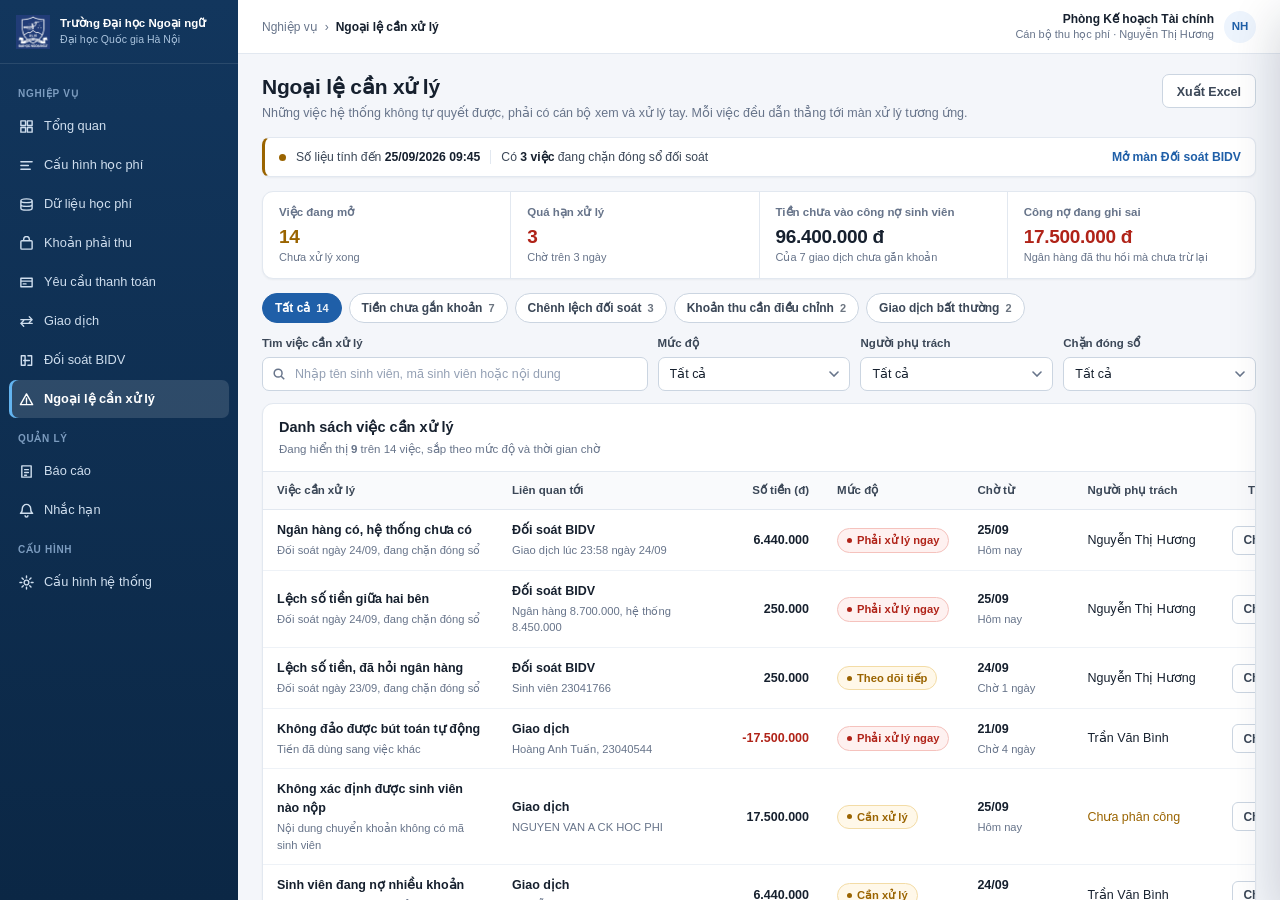
==== commit e3741779: "fix: sửa lỗi số liệu và lỗ hổng kiểm soát ở màn Đối soát và Ngoại lệ Soát lại bằng số học vì hai màn" ====
--- a/pages/exceptions.html
+++ b/pages/exceptions.html
@@ -39,6 +39,7 @@
           <div class="it"><div class="l">Việc đang mở</div><div class="v warn">14</div><div class="s">Chưa xử lý xong</div></div>
           <div class="it"><div class="l">Quá hạn xử lý</div><div class="v err">3</div><div class="s">Chờ trên 3 ngày</div></div>
           <div class="it"><div class="l">Tiền chưa vào công nợ sinh viên</div><div class="v">96.400.000 đ</div><div class="s">Của 7 giao dịch chưa gắn khoản</div></div>
+          <div class="it"><div class="l">Công nợ đang ghi sai</div><div class="v err">17.500.000 đ</div><div class="s">Ngân hàng đã thu hồi mà chưa trừ lại</div></div>
         </div>
 
         <div class="chips" data-target="tbl-ex">
@@ -182,6 +183,15 @@
           </div>
         </div>
 
+        <div class="note warn">
+          <svg class="ic" viewBox="0 0 16 16"><path d="M8 2L1.5 13.5h13zM8 6.5v3.5M8 11.6v.5"/></svg>
+          <div><span class="nt">Hai chiều sai lệch tiền, đừng lẫn với nhau</span>
+          <b>Tiền chưa vào công nợ</b> là tiền Nhà trường đã nhận nhưng sinh viên vẫn bị ghi là còn nợ. Thiệt cho sinh viên,
+          dễ dẫn tới khiếu nại. <b>Công nợ ghi sai</b> là sinh viên được ghi đã nộp trong khi tiền không có hoặc đã bị
+          ngân hàng lấy lại. Thiệt cho Nhà trường và nguy hiểm hơn, vì sinh viên có thể được xét tốt nghiệp trong khi
+          thực tế vẫn còn nợ. Chiều thứ hai luôn phải xử lý trước.</div>
+        </div>
+
         <div class="note info">
           <svg class="ic" viewBox="0 0 16 16"><circle cx="8" cy="8" r="6.5"/><path d="M8 7.5v4M8 5v.6"/></svg>
           <div><span class="nt">Vì sao những việc này không tự xử lý được</span>
@@ -278,7 +288,7 @@
        lv:['err','Phải xử lý ngay'], blk:['warn','Có, ngày 24/09 chưa đóng sổ được'], own:'Nguyễn Thị Hương',
        todo:['warn','Kiểm tra và bổ sung giao dịch vào hệ thống',
          'Sao kê BIDV ngày 24/09 có một bút toán 6.440.000 đ lúc 23:58 mà hệ thống chưa nhận được báo có. Giao dịch sát giờ chốt sổ nên nhiều khả năng rơi vào khoảng chuyển ngày.',
-         'Đối chiếu chứng từ với ngân hàng, xác nhận là tiền thật rồi bổ sung giao dịch. Xong việc này mới đóng sổ ngày 24/09 được.'],
+         'Xin ủy nhiệm chi gốc từ ngân hàng, xác nhận là tiền thật, rồi cho hệ thống nạp bổ sung bút toán đó từ tệp sao kê. Cán bộ không gõ tay số tiền. Xong việc này mới đóng sổ ngày 24/09 được.'],
        info:[['Nguồn phát sinh','Đối soát với sao kê BIDV'],['Ngày nghiệp vụ','24/09/2026'],
              ['Thời điểm bút toán','24/09/2026 23:58'],['Ảnh hưởng','Chặn đóng sổ ngày 24/09']],
        tl:[['done','Nhận sao kê ngân hàng ngày 24/09','25/09/2026 07:32'],
@@ -313,15 +323,16 @@
   e4:{ title:'Không đảo được bút toán tự động', sub:'Giao dịch ngày 21/09/2026', amt:'-17.500.000 đ', amtl:'Số tiền ngân hàng thu hồi',
        lv:['err','Phải xử lý ngay'], blk:['mute','Không, sổ ngày 21/09 đã đóng'], own:'Trần Văn Bình',
        todo:['err','Xử lý tay theo hướng dẫn của Phòng Kế hoạch Tài chính',
-         'Ngân hàng thu hồi giao dịch 17.500.000 đ của sinh viên Hoàng Anh Tuấn. Tiền gốc đã trừ vào học phí và phần thừa 200.000 đ đã chuyển sang kỳ sau, nên đảo tự động sẽ làm số dư của sinh viên bị âm.',
+         'Ngân hàng thu hồi giao dịch 17.500.000 đ của sinh viên Hoàng Anh Tuấn. Hệ thống <b>đã ghi bút toán đảo ở mức giao dịch</b> nên sổ đối soát ngày 21/09 cân và đã đóng. Nhưng <b>phần tiền đã trừ vào khoản phải thu thì chưa đảo được</b>: tiền gốc đã vào học phí và phần thừa 200.000 đ đã chuyển sang kỳ sau, đảo tự động sẽ làm số dư của sinh viên bị âm. Hiện công nợ vẫn ghi là em ấy đã nộp, trong khi tiền đã bị ngân hàng lấy lại.',
          'Liên hệ sinh viên và ngân hàng làm rõ, sau đó lập bút toán điều chỉnh tay. Không tự sửa số liệu trong cơ sở dữ liệu.'],
        info:[['Nguồn phát sinh','Giao dịch bị ngân hàng thu hồi'],['Sinh viên','Hoàng Anh Tuấn, 23040544'],
              ['Tiền gốc đã trừ vào','Học phí chính quy học kỳ 1'],['Phần thừa đã chuyển','200.000 đ sang học kỳ 2'],
-             ['Đối soát ngày 21/09','Đã khớp và đã đóng sổ, vì ngân hàng xác nhận thu hồi']],
+             ['Đối soát ngày 21/09','Đã khớp và đã đóng sổ, vì bút toán đảo đã ghi ở mức giao dịch'],
+             ['Rủi ro nếu để lâu','Công nợ đang ghi thiếu 17.500.000 đ so với thực tế, sinh viên có thể được xét tốt nghiệp nhầm']],
        tl:[['done','Ngân hàng báo thu hồi giao dịch','21/09/2026 16:58'],
            ['done','Hệ thống dừng lại, không đảo tự động','21/09/2026 16:58'],
            ['done','Đối soát ngày 21/09 đã giải trình xong và đóng sổ','22/09/2026 10:40'],
-           ['warn','Công nợ của sinh viên vẫn chờ xử lý tay','Đã 4 ngày']],
+           ['warn','Công nợ của sinh viên vẫn chưa được chỉnh','Đã 4 ngày, đây là số tiền thật đang ghi sai']],
        go:['transactions.html','Mở giao dịch liên quan'] },
 
   e5:{ title:'Không xác định được sinh viên nào nộp', sub:'Giao dịch ngày 25/09/2026', amt:'17.500.000 đ',
--- a/css/ulis.css
+++ b/css/ulis.css
@@ -495,6 +495,109 @@
 
 @media (max-width:1040px){ .ov2{grid-template-columns:1fr} }
 
+/* ---- Danh sách báo cáo: dính lại và tự cuộn, không đẩy dài trang ---- */
+.rp-side{position:sticky;top:0;max-height:calc(100vh - 150px);overflow-y:auto}
+.rp-side::-webkit-scrollbar{width:6px}
+.rp-side::-webkit-scrollbar-thumb{background:#D3DCE8;border-radius:3px}
+.rp-find{position:sticky;top:0;z-index:2;padding:10px 12px;background:var(--surface);border-bottom:1px solid var(--border)}
+.rp-find input{width:100%;height:31px;padding:0 10px;border:1px solid var(--border-2);border-radius:7px;font-size:12.2px}
+.rp-find input:focus{outline:none;border-color:var(--primary)}
+
+/* ---- Khối nhắc gập lại, chỉ chiếm một dòng khi chưa mở ---- */
+.nbox{border:1px solid;border-radius:var(--r);margin-bottom:8px;overflow:hidden}
+.nbox:last-child{margin-bottom:0}
+.nbox-hd{display:flex;align-items:center;gap:9px;padding:8px 12px;cursor:pointer;font-size:12.4px}
+.nbox-hd .ic{width:15px;height:15px;flex-shrink:0;fill:none;stroke:currentColor;stroke-width:1.7;stroke-linecap:round;stroke-linejoin:round}
+.nbox-hd b{flex:1;font-weight:700;line-height:1.35}
+.nbox-hd .chev{font-size:11px;font-weight:650;opacity:.75;white-space:nowrap}
+.nbox-bd{display:none;padding:0 12px 10px 36px;font-size:12.3px;line-height:1.5}
+.nbox.open .nbox-bd{display:block}
+.nbox.warn{background:var(--warn-bg);border-color:var(--warn-bd);color:#6E4700}
+.nbox.info{background:var(--info-bg);border-color:var(--info-bd);color:#174C87}
+.nbox.err{background:var(--err-bg);border-color:var(--err-bd);color:#8A1C13}
+
+/* ---- Nút chọn nhanh khoảng ngày ---- */
+.qr{display:flex;gap:6px;flex-wrap:wrap;margin-top:8px}
+.qr button{height:27px;padding:0 10px;border:1px solid var(--border-2);border-radius:999px;background:var(--surface);font-size:11.5px;font-weight:650;color:var(--text-2)}
+.qr button:hover{border-color:var(--primary);color:var(--primary)}
+
+/* ---- Tiêu đề cột cho biết là bấm sắp xếp được ---- */
+table.tbl thead th.sortable{cursor:pointer;user-select:none}
+table.tbl thead th.sortable .sx{margin-left:5px;font-size:10px;opacity:.38}
+table.tbl thead th.sortable:hover{color:var(--primary)}
+table.tbl thead th.sortable:hover .sx{opacity:.8}
+table.tbl thead th.sortable.on{color:var(--primary)}
+table.tbl thead th.sortable.on .sx{opacity:1}
+
+/* ---- Dòng thông tin gọn dưới tiêu đề trang ---- */
+.pmeta{display:flex;align-items:center;gap:9px;flex-wrap:wrap;margin-top:6px;font-size:12px;color:var(--muted)}
+.pmeta b{color:var(--text);font-weight:650}
+.pmeta .dot{width:6px;height:6px;border-radius:50%;background:var(--ok)}
+.pmeta .sep{width:1px;height:12px;background:var(--border)}
+
+/* ============================ BẢN IN ============================ */
+@media print{
+  #sidebar,#topbar,.tabs,.phead-act,.card-hd-act,.filters,.qr,.chips,.tfoot,#toasts,.dov,.drw,.mov{display:none !important}
+  #app,#main,#content{display:block;height:auto;overflow:visible}
+  .wrap{max-width:none;padding:0}
+  .rp-layout{display:block}
+  .rp-side{display:none}
+  .card{border:none;box-shadow:none;margin:0}
+  .card-bd{padding:0}
+  .tbl-wrap{overflow:visible}
+  table.tbl{min-width:0 !important;width:100%;font-size:10.5px}
+  table.tbl thead th{background:#EEE !important;-webkit-print-color-adjust:exact;print-color-adjust:exact}
+  .nbox-bd{display:block !important}
+  .nbox-hd .chev{display:none}
+  body{background:#fff}
+}
+
+/* ---- Lưới biểu đồ ---- */
+.cgrid{display:grid;grid-template-columns:1fr 1fr;gap:14px;margin-bottom:14px}
+.cgrid.c13{grid-template-columns:1.25fr .75fr}
+.cgrid.c31{grid-template-columns:.75fr 1.25fr}
+
+/* ---- Biểu đồ tròn ---- */
+.dn{display:flex;align-items:center;gap:20px;flex-wrap:wrap}
+.dn svg{flex-shrink:0}
+.dn-mid{font-size:22px;font-weight:750;letter-spacing:-.5px}
+.dn-sub{font-size:10.5px;fill:var(--muted)}
+.lg{flex:1;min-width:170px}
+.lg-row{display:flex;align-items:center;gap:9px;padding:5px 0;font-size:12.3px}
+.lg-dot{width:9px;height:9px;border-radius:3px;flex-shrink:0}
+.lg-nm{flex:1;color:var(--text-2)}
+.lg-vl{font-weight:700;font-variant-numeric:tabular-nums}
+.lg-pc{width:46px;text-align:right;color:var(--muted);font-size:11.5px;font-variant-numeric:tabular-nums}
+
+/* ---- Biểu đồ đường ---- */
+.ln{width:100%;height:auto}
+.ln .grid{stroke:#EDF1F6;stroke-width:1}
+.ln .axis{fill:var(--muted-2);font-size:9.5px}
+.ln .real{fill:none;stroke:var(--primary);stroke-width:2.5;stroke-linejoin:round;stroke-linecap:round}
+.ln .area{fill:var(--primary);opacity:.09}
+.ln .goal{fill:none;stroke:var(--muted-2);stroke-width:1.5;stroke-dasharray:5 4}
+.ln .pt{fill:#fff;stroke:var(--primary);stroke-width:2.5}
+
+/* ---- Cột chồng cho tiền về theo ngày ---- */
+.stk{display:flex;align-items:flex-end;gap:9px;height:142px;padding-top:4px}
+.stk .c{flex:1;display:flex;flex-direction:column;justify-content:flex-end;align-items:center;gap:5px;height:100%}
+.stk .col{width:100%;max-width:42px;display:flex;flex-direction:column;justify-content:flex-end;border-radius:5px 5px 0 0;overflow:hidden}
+.stk .s1{background:var(--primary);opacity:.88}
+.stk .s2{background:#7FB4E4}
+.stk .lb{font-size:10px;color:var(--muted);white-space:nowrap}
+.stk .vl{font-size:10.5px;font-weight:700;color:var(--text-2);font-variant-numeric:tabular-nums}
+
+/* ---- Dải tình hình đối soát theo ngày ---- */
+.rdays{display:flex;gap:7px}
+.rday{flex:1;padding:9px 6px;border-radius:var(--r);text-align:center;border:1px solid}
+.rday .d{font-size:11.5px;font-weight:700}
+.rday .s{margin-top:3px;font-size:10px;line-height:1.3}
+.rday.ok{background:var(--ok-bg);border-color:var(--ok-bd);color:var(--ok)}
+.rday.warn{background:var(--warn-bg);border-color:var(--warn-bd);color:var(--warn)}
+.rday.mute{background:var(--neutral-bg);border-color:var(--border);color:var(--muted)}
+
+@media (max-width:1180px){ .cgrid,.cgrid.c13,.cgrid.c31{grid-template-columns:1fr} }
+
 /* ============================ TOAST ============================ */
 #toasts{position:fixed;top:16px;right:16px;z-index:90;display:flex;flex-direction:column;gap:8px}
 .toast{
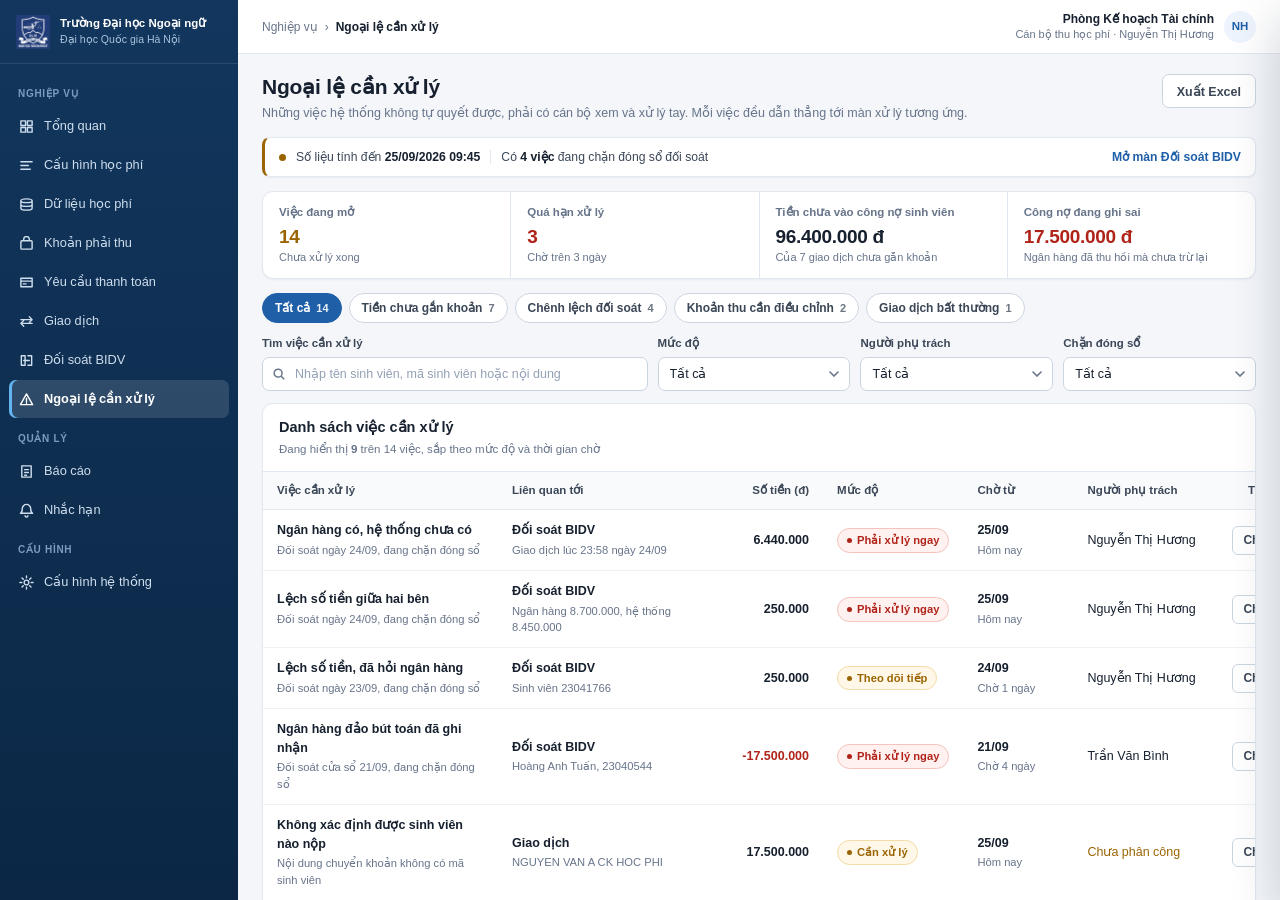
==== commit 0a28ba5c: "fix: sửa mock theo SRS CP3 và CP4 vừa nhận Đối chiếu CP3 v0.13.3 và CP4 v0.13.7 với mock, tìm được b" ====
--- a/pages/exceptions.html
+++ b/pages/exceptions.html
@@ -30,7 +30,7 @@
           <span class="dot" style="background:var(--warn)"></span>
           <span>Số liệu tính đến <b>25/09/2026 09:45</b></span>
           <span class="sep"></span>
-          <span>Có <b>3 việc</b> đang chặn đóng sổ đối soát</span>
+          <span>Có <b>4 việc</b> đang chặn đóng sổ đối soát</span>
           <span class="grow"></span>
           <button class="btn-link" onclick="location.href='reconciliation.html'">Mở màn Đối soát BIDV</button>
         </div>
@@ -45,9 +45,9 @@
         <div class="chips" data-target="tbl-ex">
           <button class="chip on" data-filter="all"   onclick="pickChip(this)">Tất cả <span class="n">14</span></button>
           <button class="chip"    data-filter="alloc" onclick="pickChip(this)">Tiền chưa gắn khoản <span class="n">7</span></button>
-          <button class="chip"    data-filter="recon" onclick="pickChip(this)">Chênh lệch đối soát <span class="n">3</span></button>
+          <button class="chip"    data-filter="recon" onclick="pickChip(this)">Chênh lệch đối soát <span class="n">4</span></button>
           <button class="chip"    data-filter="adj"   onclick="pickChip(this)">Khoản thu cần điều chỉnh <span class="n">2</span></button>
-          <button class="chip"    data-filter="odd"   onclick="pickChip(this)">Giao dịch bất thường <span class="n">2</span></button>
+          <button class="chip"    data-filter="odd"   onclick="pickChip(this)">Giao dịch bất thường <span class="n">1</span></button>
         </div>
 
         <div class="filters f-4x">
@@ -115,9 +115,9 @@
                     <td>Nguyễn Thị Hương</td>
                     <td class="t-act"><button class="btn btn-sm" onclick="openEx('e3')">Chi tiết</button></td>
                   </tr>
-                  <tr data-tags="odd">
-                    <td><div class="t-main">Không đảo được bút toán tự động</div><div class="t-sub">Tiền đã dùng sang việc khác</div></td>
-                    <td><div class="t-main">Giao dịch</div><div class="t-sub">Hoàng Anh Tuấn, 23040544</div></td>
+                  <tr data-tags="recon">
+                    <td><div class="t-main">Ngân hàng đảo bút toán đã ghi nhận</div><div class="t-sub">Đối soát cửa sổ 21/09, đang chặn đóng sổ</div></td>
+                    <td><div class="t-main">Đối soát BIDV</div><div class="t-sub">Hoàng Anh Tuấn, 23040544</div></td>
                     <td class="money" style="color:var(--err)">-17.500.000</td>
                     <td><span class="bg err">Phải xử lý ngay</span></td>
                     <td><div class="t-main">21/09</div><div class="t-sub">Chờ 4 ngày</div></td>
@@ -320,20 +320,21 @@
            ['now','Chờ ngân hàng trả lời','Đã 1 ngày']],
        go:['reconciliation.html','Mở đợt đối soát ngày 23/09'] },
 
-  e4:{ title:'Không đảo được bút toán tự động', sub:'Giao dịch ngày 21/09/2026', amt:'-17.500.000 đ', amtl:'Số tiền ngân hàng thu hồi',
-       lv:['err','Phải xử lý ngay'], blk:['mute','Không, sổ ngày 21/09 đã đóng'], own:'Trần Văn Bình',
+  e4:{ title:'Ngân hàng đảo bút toán đã ghi nhận', sub:'Đối soát cửa sổ 21/09/2026', amt:'-17.500.000 đ', amtl:'Số tiền ngân hàng thu hồi',
+       lv:['err','Phải xử lý ngay'], blk:['err','Có, cửa sổ 21/09 chưa đóng sổ được'], own:'Trần Văn Bình',
        todo:['err','Xử lý tay theo hướng dẫn của Phòng Kế hoạch Tài chính',
          'Ngân hàng thu hồi giao dịch 17.500.000 đ của sinh viên Hoàng Anh Tuấn. Hệ thống <b>đã ghi bút toán đảo ở mức giao dịch</b> nên sổ đối soát ngày 21/09 cân và đã đóng. Nhưng <b>phần tiền đã trừ vào khoản phải thu thì chưa đảo được</b>: tiền gốc đã vào học phí và phần thừa 200.000 đ đã chuyển sang kỳ sau, đảo tự động sẽ làm số dư của sinh viên bị âm. Hiện công nợ vẫn ghi là em ấy đã nộp, trong khi tiền đã bị ngân hàng lấy lại.',
          'Liên hệ sinh viên và ngân hàng làm rõ, sau đó lập bút toán điều chỉnh tay. Không tự sửa số liệu trong cơ sở dữ liệu.'],
-       info:[['Nguồn phát sinh','Giao dịch bị ngân hàng thu hồi'],['Sinh viên','Hoàng Anh Tuấn, 23040544'],
+       info:[['Nguồn phát sinh','Đối soát với sao kê ngân hàng'],['Sinh viên','Hoàng Anh Tuấn, 23040544'],
              ['Tiền gốc đã trừ vào','Học phí chính quy học kỳ 1'],['Phần thừa đã chuyển','200.000 đ sang học kỳ 2'],
-             ['Đối soát ngày 21/09','Đã khớp và đã đóng sổ, vì bút toán đảo đã ghi ở mức giao dịch'],
+             ['Đối soát cửa sổ 21/09','Tổng tiền hai bên cân, nhưng đợt này chưa đóng sổ được vì còn mục ngân hàng đảo bút toán'],
+             ['Hạn xử lý','Hết ngày 28/09/2026, đã dùng 4 trong 5 ngày làm việc'],
              ['Rủi ro nếu để lâu','Công nợ đang ghi thiếu 17.500.000 đ so với thực tế, sinh viên có thể được xét tốt nghiệp nhầm']],
        tl:[['done','Ngân hàng báo thu hồi giao dịch','21/09/2026 16:58'],
            ['done','Hệ thống dừng lại, không đảo tự động','21/09/2026 16:58'],
-           ['done','Đối soát ngày 21/09 đã giải trình xong và đóng sổ','22/09/2026 10:40'],
+           ['done','Đối soát gửi bằng chứng đảo sang bộ phận công nợ','22/09/2026 09:20'],
            ['warn','Công nợ của sinh viên vẫn chưa được chỉnh','Đã 4 ngày, đây là số tiền thật đang ghi sai']],
-       go:['transactions.html','Mở giao dịch liên quan'] },
+       go:['reconciliation.html','Mở đợt đối soát cửa sổ 21/09'] },
 
   e5:{ title:'Không xác định được sinh viên nào nộp', sub:'Giao dịch ngày 25/09/2026', amt:'17.500.000 đ',
        lv:['warn','Cần xử lý'], blk:['mute','Không'], own:'Chưa phân công',
--- a/css/ulis.css
+++ b/css/ulis.css
@@ -587,6 +587,13 @@
 .stk .lb{font-size:10px;color:var(--muted);white-space:nowrap}
 .stk .vl{font-size:10.5px;font-weight:700;color:var(--text-2);font-variant-numeric:tabular-nums}
 
+/* ---- Thanh ngang chia lớp xác nhận của số tiền ---- */
+.hstack{display:flex;height:16px;border-radius:5px;overflow:hidden;background:var(--neutral-bg)}
+.hstack div{height:100%}
+.hstack .a{background:var(--ok)}
+.hstack .b{background:#7FB4E4}
+.hstack .c{background:var(--err)}
+
 /* ---- Dải tình hình đối soát theo ngày ---- */
 .rdays{display:flex;gap:7px}
 .rday{flex:1;padding:9px 6px;border-radius:var(--r);text-align:center;border:1px solid}
